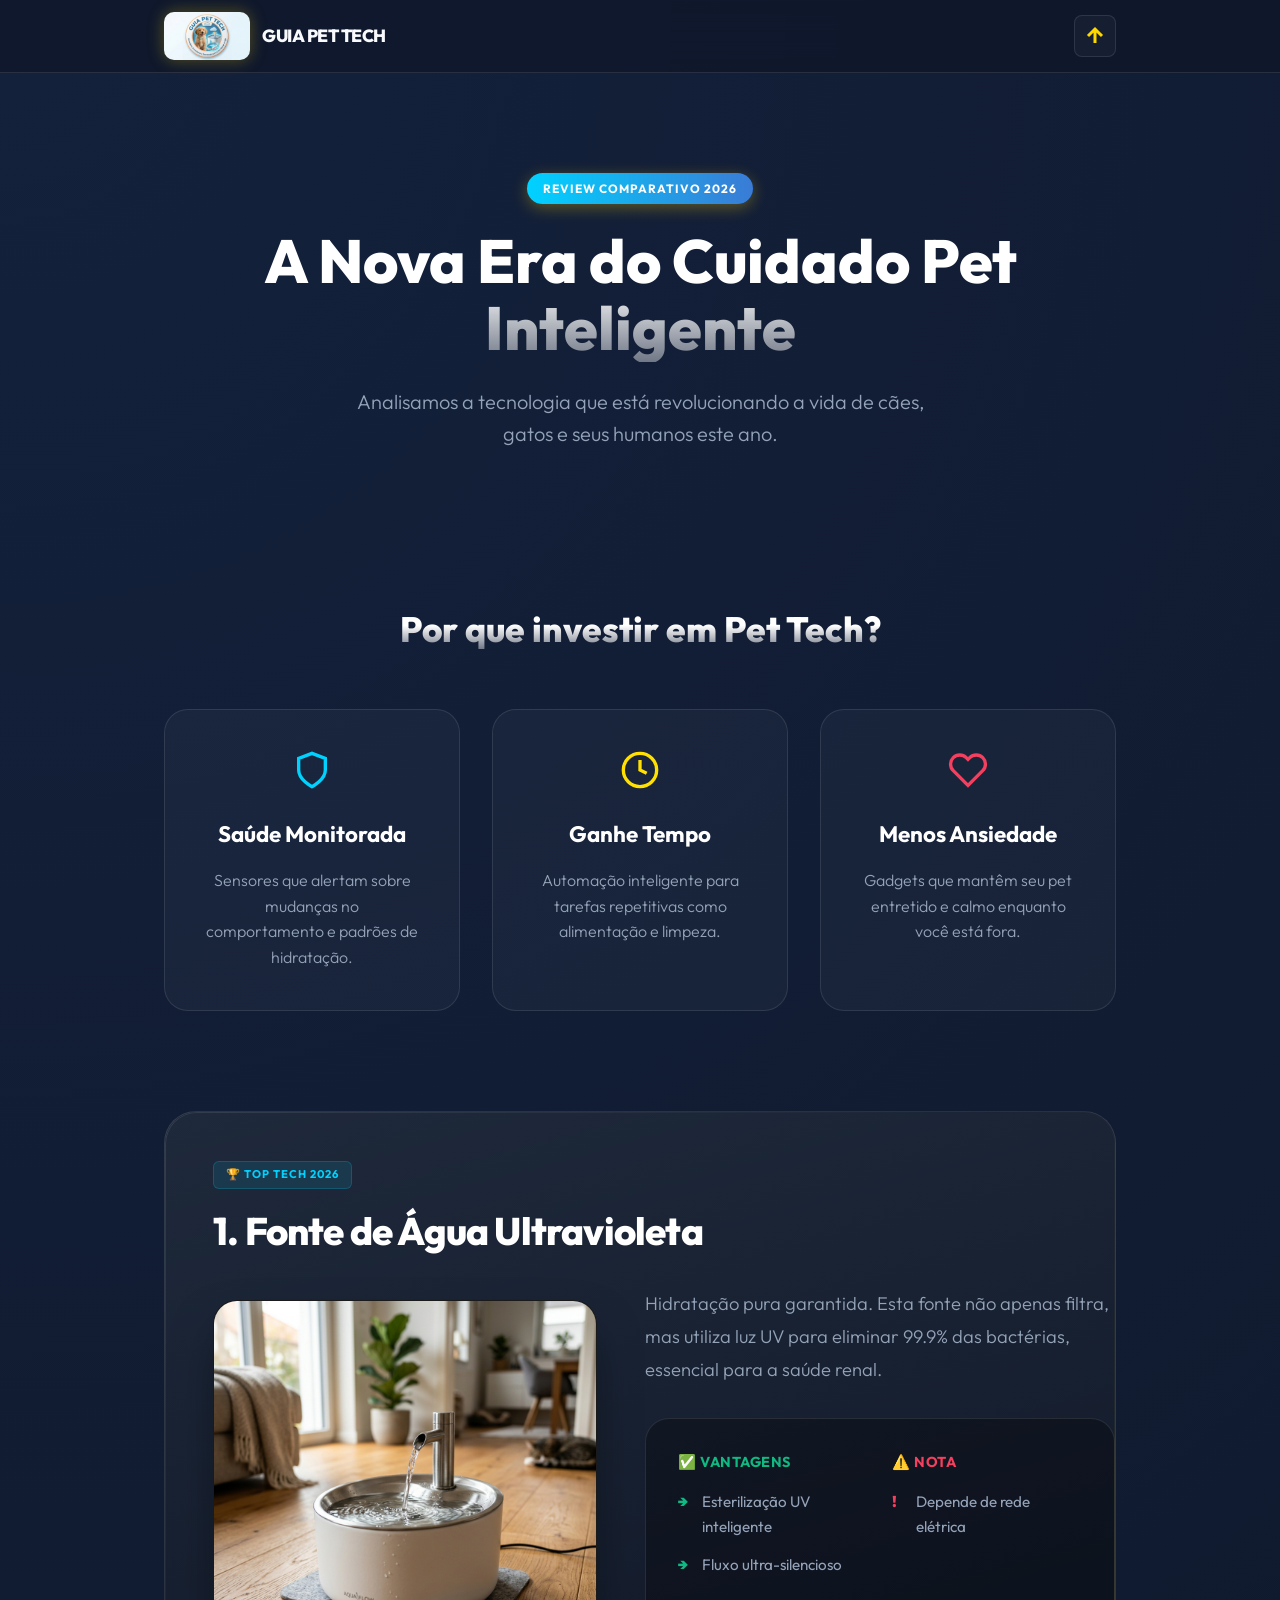
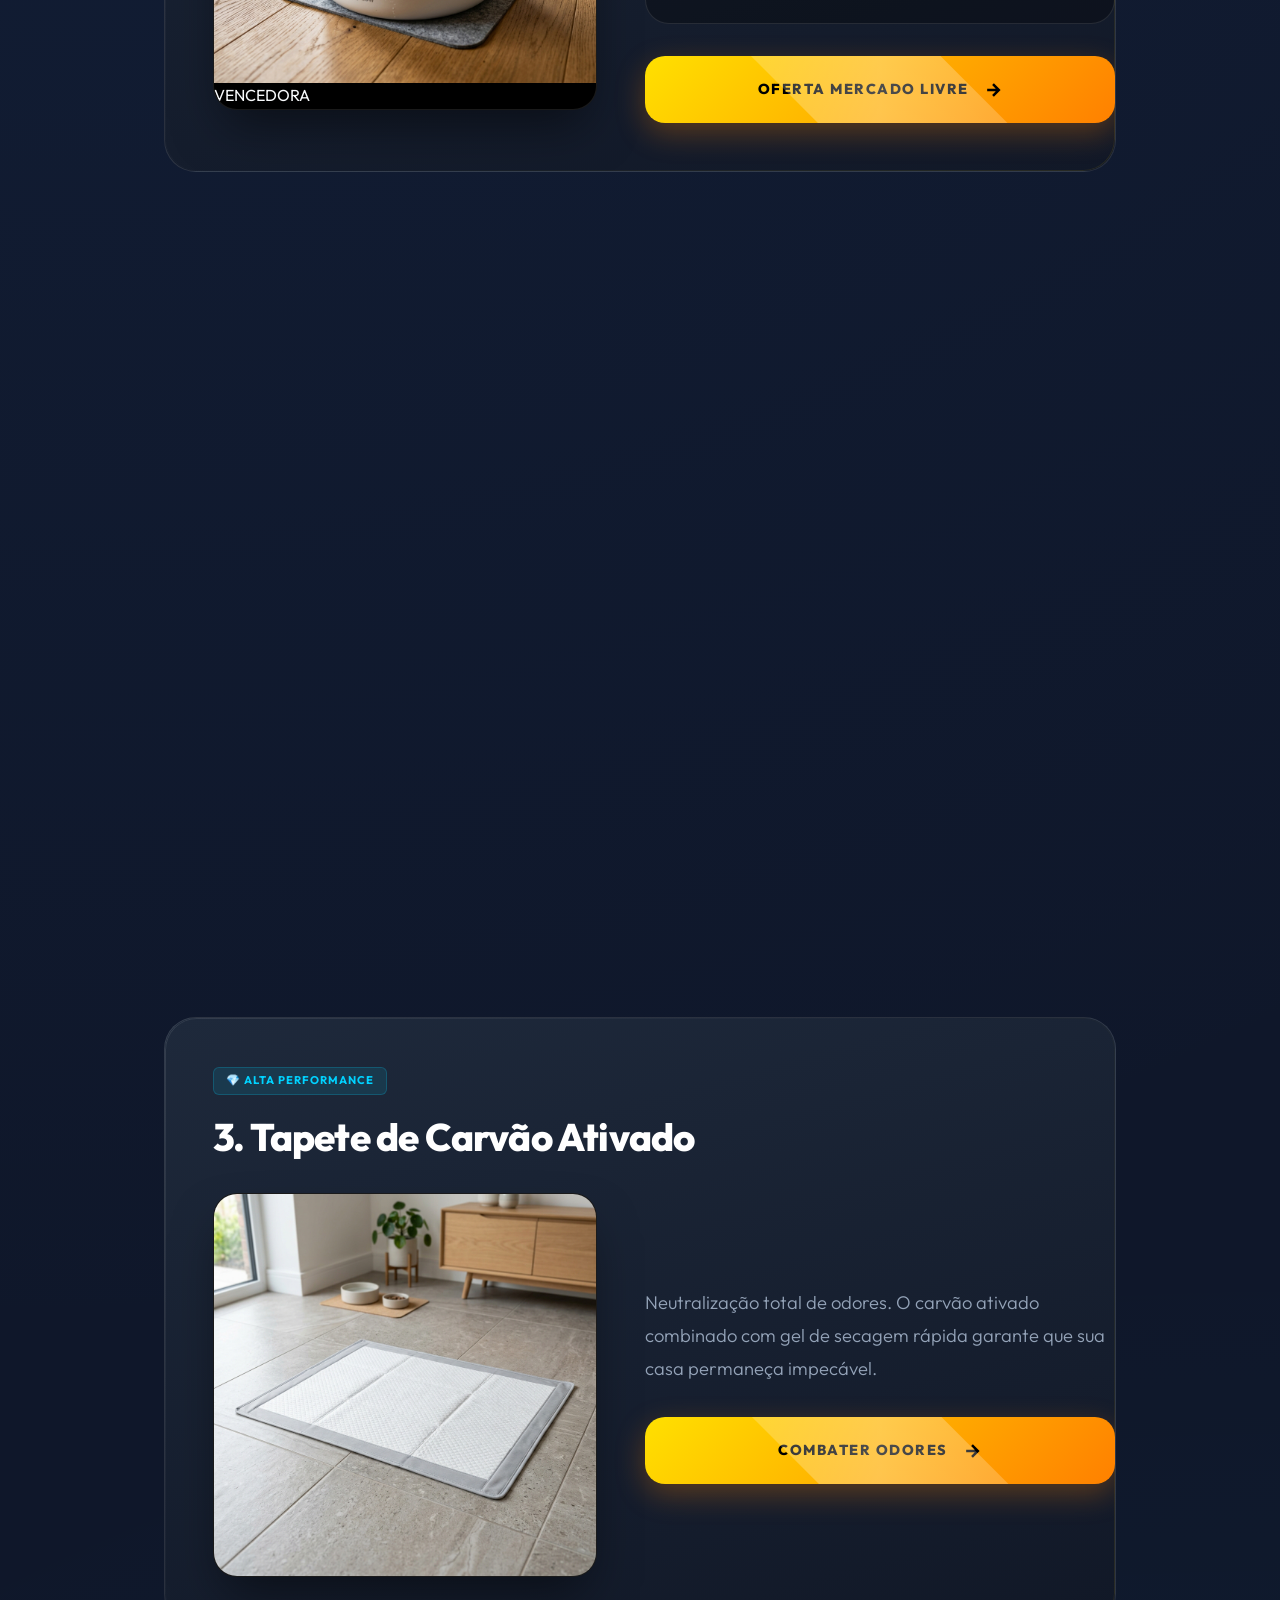
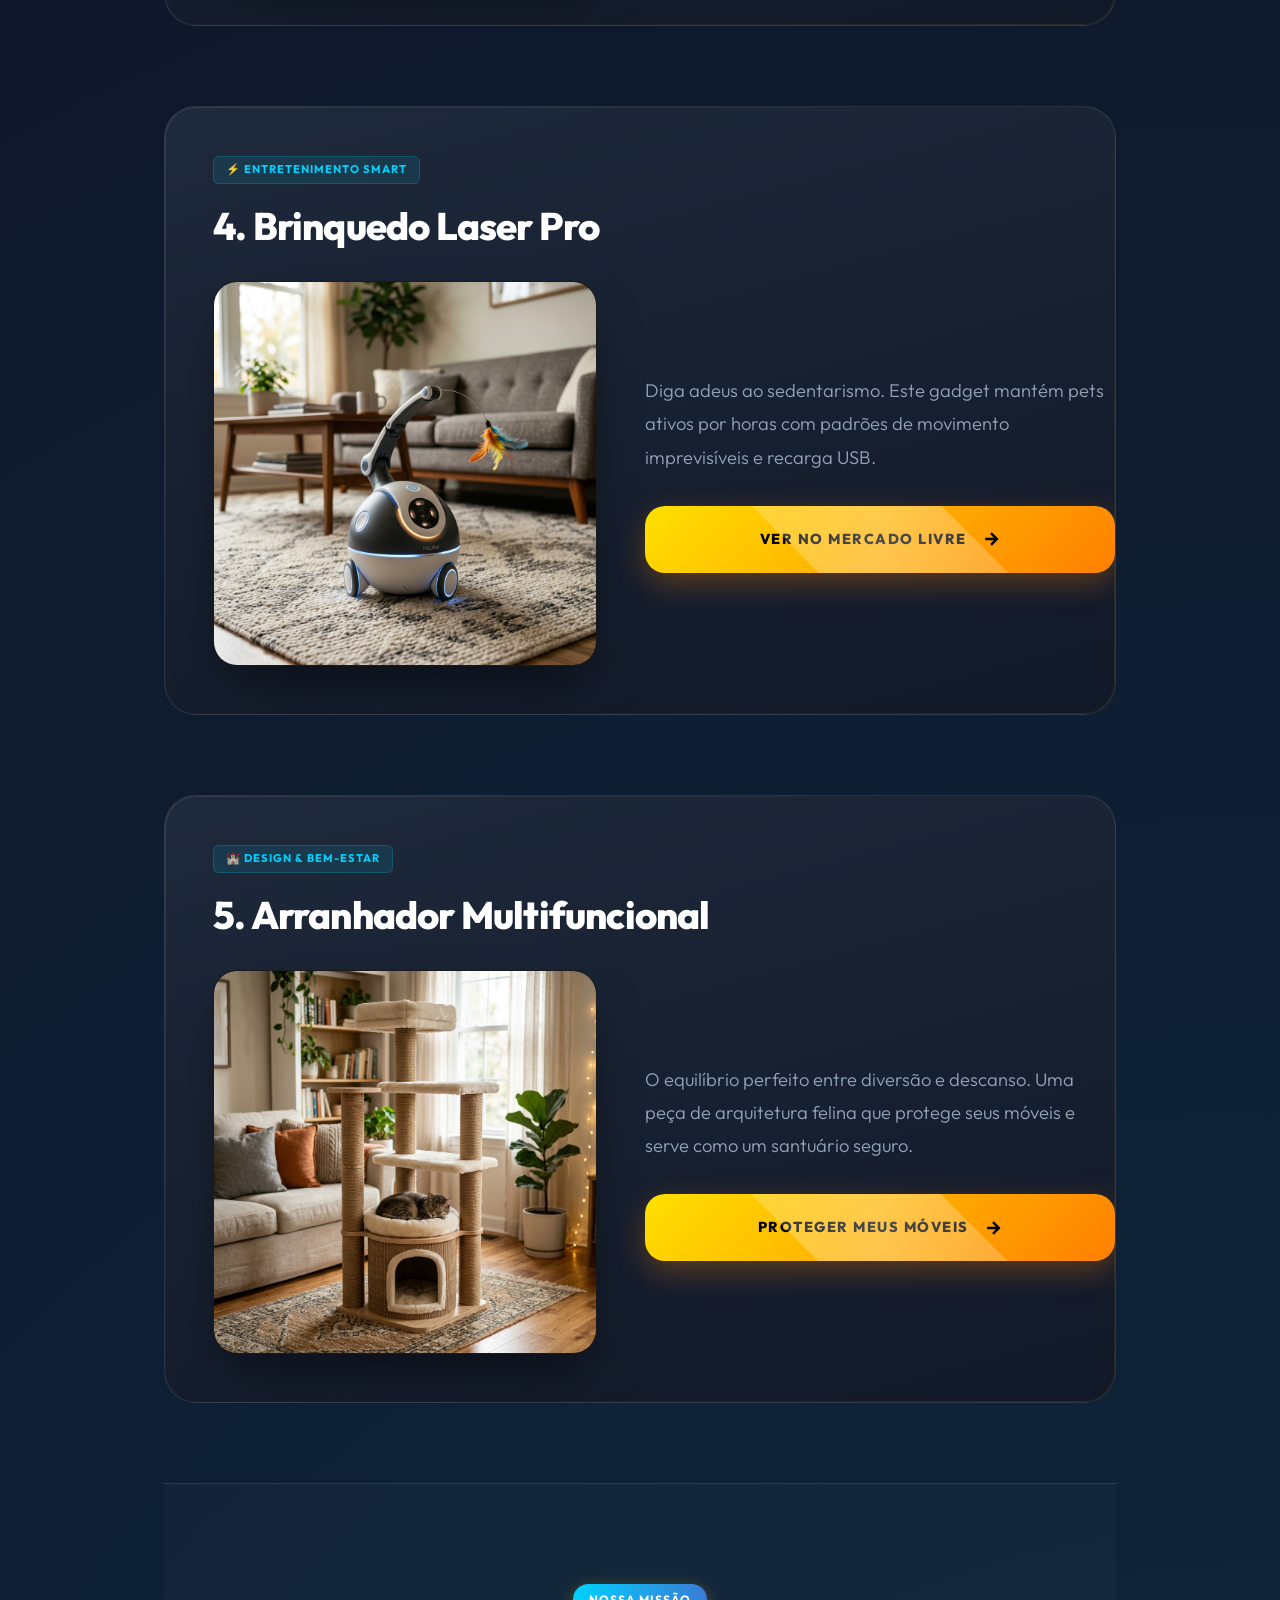
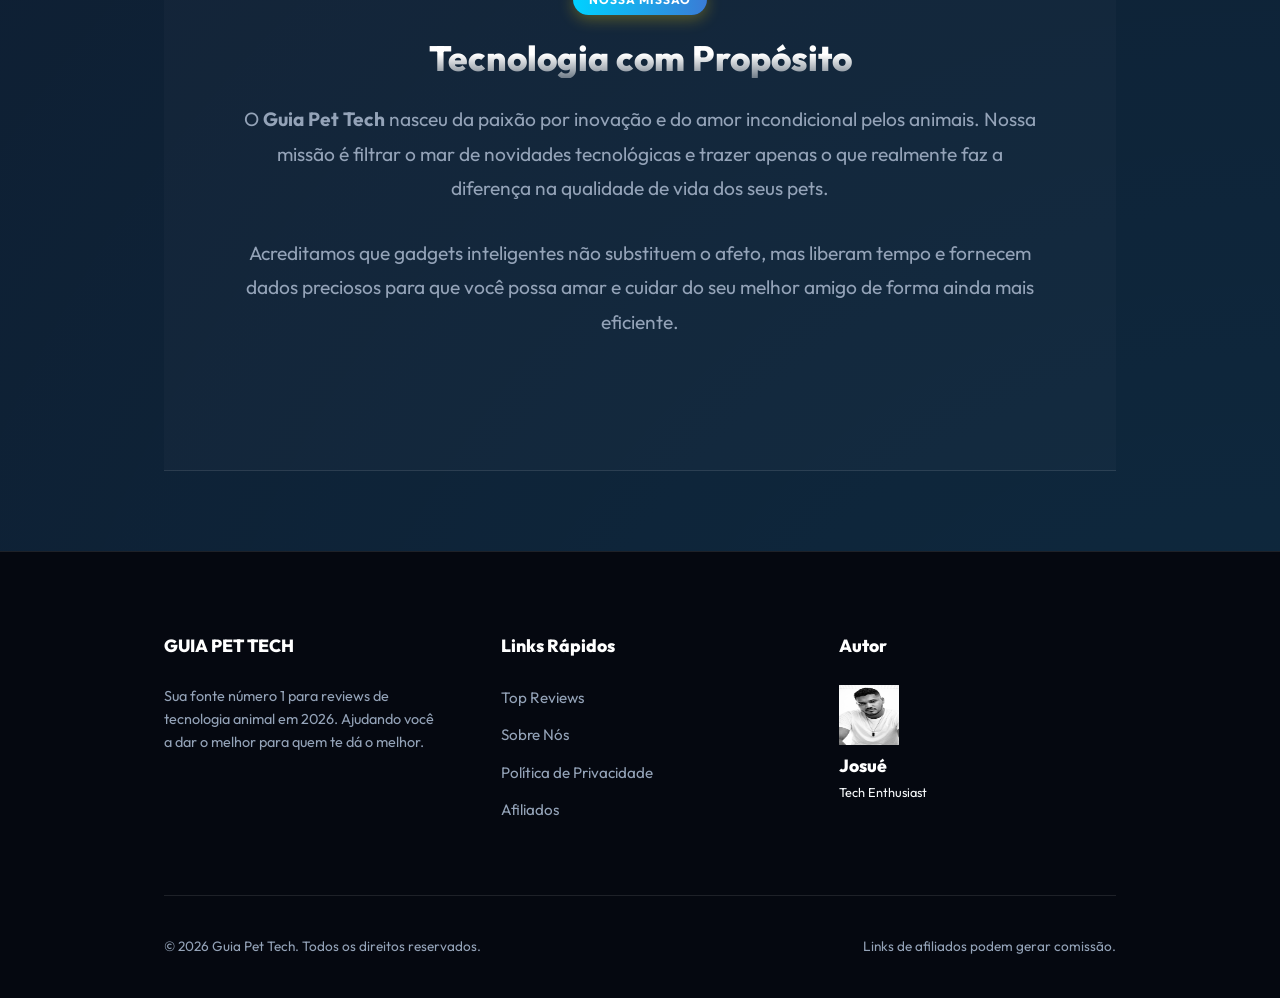
==== index.html @ 483b5124 "Redesign Premium: Modularização e Footer Funcional" ====
<!DOCTYPE html>
<html lang="pt-BR">
<head>
    <meta charset="UTF-8">
    <meta name="viewport" content="width=device-width, initial-scale=1.0">
    <title>Os 5 Melhores Acessórios Pet para 2026 | Guia Pet Tech</title>
    <meta name="description" content="Review Comparativo: Descubra os 5 melhores acessórios pet tech para facilitar sua vida em 2026 com prós e contras de cada opção.">
    
    <!-- Fonts -->
    <link rel="preconnect" href="https://fonts.googleapis.com">
    <link rel="preconnect" href="https://fonts.gstatic.com" crossorigin>
    <link href="https://fonts.googleapis.com/css2?family=Outfit:wght@400;700;800&family=Inter:wght@300;400;600&display=swap" rel="stylesheet">
    
    <!-- External Styles -->
    <link rel="stylesheet" href="assets/styles.css">
</head>
<body>
    <header class="main-nav">
        <div class="container nav-container">
            <div class="logo">
                <a href="#">
                    <img src="logo.png" alt="Guia Pet Tech Logo">
                    <span>GUIA PET TECH</span>
                </a>
            </div>
            <button class="back-to-top" id="header-top-btn" aria-label="Voltar ao topo">
                <svg viewBox="0 0 24 24" width="24" height="24" stroke="currentColor" stroke-width="3" fill="none"><path d="M12 19V5M5 12l7-7 7 7"></path></svg>
            </button>
        </div>
    </header>

    <main class="container">
        <section class="article-header reveal">
            <div class="badge-main">Review Comparativo 2026</div>
            <h1 class="main-title">A Nova Era do Cuidado Pet Inteligente</h1>
            <p class="subtitle">Analisamos a tecnologia que está revolucionando a vida de cães, gatos e seus humanos este ano.</p>
        </section>

        <!-- New Section: Why Pet Tech? -->
        <section class="why-pet-tech reveal">
            <h2 class="main-title" style="font-size: 2.2rem;">Por que investir em Pet Tech?</h2>
            <div class="why-grid">
                <div class="why-card">
                    <svg viewBox="0 0 24 24" width="40" height="40" stroke="#00d2ff" stroke-width="2" fill="none"><path d="M12 22s8-4 8-10V5l-8-3-8 3v7c0 6 8 10 8 10z"></path></svg>
                    <h4>Saúde Monitorada</h4>
                    <p>Sensores que alertam sobre mudanças no comportamento e padrões de hidratação.</p>
                </div>
                <div class="why-card">
                    <svg viewBox="0 0 24 24" width="40" height="40" stroke="#FFE000" stroke-width="2" fill="none"><circle cx="12" cy="12" r="10"></circle><path d="M12 6v6l4 2"></path></svg>
                    <h4>Ganhe Tempo</h4>
                    <p>Automação inteligente para tarefas repetitivas como alimentação e limpeza.</p>
                </div>
                <div class="why-card">
                    <svg viewBox="0 0 24 24" width="40" height="40" stroke="#f43f5e" stroke-width="2" fill="none"><path d="M20.84 4.61a5.5 5.5 0 0 0-7.78 0L12 5.67l-1.06-1.06a5.5 5.5 0 0 0-7.78 7.78l1.06 1.06L12 21.23l7.78-7.78 1.06-1.06a5.5 5.5 0 0 0 0-7.78z"></path></svg>
                    <h4>Menos Ansiedade</h4>
                    <p>Gadgets que mantêm seu pet entretido e calmo enquanto você está fora.</p>
                </div>
            </div>
        </section>

        <div class="article-body">
            
            <!-- ITEM 1 -->
            <section class="review-item reveal" id="item-1">
                <div class="item-header">
                    <div class="rank-badge">🏆 TOP TECH 2026</div>
                    <h3>1. Fonte de Água Ultravioleta</h3>
                </div>
                
                <div class="item-inner-content">
                    <div class="image-wrapper">
                        <img src="fonte.png" alt="Fonte de água automática inteligente" onerror="this.src='https://images.unsplash.com/photo-1543852786-1cf6624b9987?auto=format&fit=crop&w=500&q=60';">
                        <div class="winner-overlay">VENCEDORA</div>
                    </div>
                    <div class="details-wrapper">
                        <p>Hidratação pura garantida. Esta fonte não apenas filtra, mas utiliza luz UV para eliminar 99.9% das bactérias, essencial para a saúde renal.</p>
                        
                        <div class="pros-cons">
                            <div class="pros">
                                <h4>✅ VANTAGENS</h4>
                                <ul>
                                    <li>Esterilização UV inteligente</li>
                                    <li>Fluxo ultra-silencioso</li>
                                </ul>
                            </div>
                            <div class="cons">
                                <h4>⚠️ NOTA</h4>
                                <ul>
                                    <li>Depende de rede elétrica</li>
                                </ul>
                            </div>
                        </div>
                        
                        <a href="https://meli.la/1tvHFVs?utm_source=pinterest&utm_medium=blog&utm_campaign=melhores_acessorios_2026" class="cta-button" target="_blank">
                            <span>OFERTA MERCADO LIVRE</span>
                            <svg viewBox="0 0 24 24" width="20" height="20" stroke="currentColor" stroke-width="3" fill="none"><path d="M5 12h14M12 5l7 7-7 7"></path></svg>
                        </a>
                    </div>
                </div>
            </section>

            <!-- ITEM 2 -->
            <section class="review-item reveal" id="item-2">
                <div class="item-header">
                    <div class="rank-badge">🛋️ CONFORTO SUPREMO</div>
                    <h3>2. Cama Nuvem Ortopédica</h3>
                </div>
                
                <div class="item-inner-content">
                    <div class="image-wrapper">
                        <img src="cama.png" alt="Cama nuvem antiestresse conforto luxo" onerror="this.src='https://images.unsplash.com/photo-1541781774459-bb2af2f05b55?auto=format&fit=crop&w=500&q=80';">
                    </div>
                    <div class="details-wrapper">
                        <p>Alívio imediato da ansiedade. O design de "ninho" e a pelúcia ultra-macia proporcionam um sono profundo e reparador.</p>
                        
                        <div class="pros-cons">
                            <div class="pros">
                                <h4>✅ VANTAGENS</h4>
                                <ul>
                                    <li>Redução comprovada de estresse</li>
                                    <li>Suporte para articulações</li>
                                </ul>
                            </div>
                            <div class="cons">
                                <h4>⚠️ NOTA</h4>
                                <ul>
                                    <li>Ocupa espaço considerável</li>
                                </ul>
                            </div>
                        </div>
                        
                        <a href="https://meli.la/1JBNLej?utm_source=pinterest&utm_medium=blog&utm_campaign=melhores_acessorios_2026" class="cta-button" target="_blank">
                            <span>VER PREÇO EXCLUSIVO</span>
                            <svg viewBox="0 0 24 24" width="20" height="20" stroke="currentColor" stroke-width="3" fill="none"><path d="M5 12h14M12 5l7 7-7 7"></path></svg>
                        </a>
                    </div>
                </div>
            </section>

            <!-- ITEM 3 -->
            <section class="review-item reveal" id="item-3">
                <div class="item-header">
                    <div class="rank-badge">💎 ALTA PERFORMANCE</div>
                    <h3>3. Tapete de Carvão Ativado</h3>
                </div>
                <div class="item-inner-content">
                    <div class="image-wrapper">
                        <img src="tapete.png" alt="Tapete higiênico premium carvão" onerror="this.src='https://images.unsplash.com/photo-1583337130417-3346a1be7dee?auto=format&fit=crop&w=500&q=60';">
                    </div>
                    <div class="details-wrapper">
                        <p>Neutralização total de odores. O carvão ativado combinado com gel de secagem rápida garante que sua casa permaneça impecável.</p>
                        <a href="https://meli.la/1MqfQtL?utm_source=pinterest&utm_medium=blog&utm_campaign=melhores_acessorios_2026" class="cta-button" target="_blank">
                            <span>COMBATER ODORES</span>
                            <svg viewBox="0 0 24 24" width="20" height="20" stroke="currentColor" stroke-width="3" fill="none"><path d="M5 12h14M12 5l7 7-7 7"></path></svg>
                        </a>
                    </div>
                </div>
            </section>

            <!-- ITEM 4 -->
            <section class="review-item reveal" id="item-4">
                <div class="item-header">
                    <div class="rank-badge">⚡ ENTRETENIMENTO SMART</div>
                    <h3>4. Brinquedo Laser Pro</h3>
                </div>
                <div class="item-inner-content">
                    <div class="image-wrapper">
                        <img src="brinquedo.png" alt="Brinquedo interativo automático gatos" onerror="this.src='https://images.unsplash.com/photo-1615266895738-11f1371cd7e5?auto=format&fit=crop&w=500&q=60';">
                    </div>
                    <div class="details-wrapper">
                        <p>Diga adeus ao sedentarismo. Este gadget mantém pets ativos por horas com padrões de movimento imprevisíveis e recarga USB.</p>
                        <a href="https://meli.la/2GYQhkv?utm_source=pinterest&utm_medium=blog&utm_campaign=melhores_acessorios_2026" class="cta-button" target="_blank">
                            <span>VER NO MERCADO LIVRE</span>
                            <svg viewBox="0 0 24 24" width="20" height="20" stroke="currentColor" stroke-width="3" fill="none"><path d="M5 12h14M12 5l7 7-7 7"></path></svg>
                        </a>
                    </div>
                </div>
            </section>

            <!-- ITEM 5 -->
            <section class="review-item reveal" id="item-5">
                <div class="item-header">
                    <div class="rank-badge">🏰 DESIGN & BEM-ESTAR</div>
                    <h3>5. Arranhador Multifuncional</h3>
                </div>
                <div class="item-inner-content">
                    <div class="image-wrapper">
                        <img src="arranhador.png" alt="Arranhador premium luxo" onerror="this.src='https://images.unsplash.com/photo-1513360371669-4adf3dd7dff8?auto=format&fit=crop&w=500&q=60';">
                    </div>
                    <div class="details-wrapper">
                        <p>O equilíbrio perfeito entre diversão e descanso. Uma peça de arquitetura felina que protege seus móveis e serve como um santuário seguro.</p>
                        <a href="https://meli.la/23aYvwL?utm_source=pinterest&utm_medium=blog&utm_campaign=melhores_acessorios_2026" class="cta-button" target="_blank">
                            <span>PROTEGER MEUS MÓVEIS</span>
                            <svg viewBox="0 0 24 24" width="20" height="20" stroke="currentColor" stroke-width="3" fill="none"><path d="M5 12h14M12 5l7 7-7 7"></path></svg>
                        </a>
                    </div>
                </div>
            </section>

        </div>

        <!-- Seção Sobre Nós -->
        <section class="about-section reveal" id="sobre-nos">
            <div class="about-content">
                <div class="badge-main">Nossa Missão</div>
                <h2 class="main-title" style="font-size: 2.2rem;">Tecnologia com Propósito</h2>
                <p>O <strong>Guia Pet Tech</strong> nasceu da paixão por inovação e do amor incondicional pelos animais. Nossa missão é filtrar o mar de novidades tecnológicas e trazer apenas o que realmente faz a diferença na qualidade de vida dos seus pets.</p>
                <p>Acreditamos que gadgets inteligentes não substituem o afeto, mas liberam tempo e fornecem dados preciosos para que você possa amar e cuidar do seu melhor amigo de forma ainda mais eficiente.</p>
            </div>
        </section>
    </main>

    <footer class="reveal">
        <div class="container">
            <div class="footer-grid">
                <div class="footer-section">
                    <h4>GUIA PET TECH</h4>
                    <p style="color: var(--text-dim); font-size: 0.9rem;">Sua fonte número 1 para reviews de tecnologia animal em 2026. Ajudando você a dar o melhor para quem te dá o melhor.</p>
                </div>
                <div class="footer-section">
                    <h4>Links Rápidos</h4>
                    <ul class="footer-links">
                        <li><a href="#item-1">Top Reviews</a></li>
                        <li><a href="#sobre-nos">Sobre Nós</a></li>
                        <li><a href="#privacy-modal">Política de Privacidade</a></li>
                        <li><a href="#affiliate-modal">Afiliados</a></li>
                    </ul>
                </div>
                <div class="footer-section">
                    <h4>Autor</h4>
                    <div class="author-box" style="flex-direction: row; gap: 15px; align-items: center; justify-content: flex-start; text-align: left;">
                        <img src="foto-josue.jpg" alt="Josué" style="width: 60px; height: 60px;">
                        <div class="author-info" style="text-align: left;">
                            <h4 style="margin-bottom: 2px; font-size: 1.1rem;">Josué</h4>
                            <p style="font-size: 0.8rem;">Tech Enthusiast</p>
                        </div>
                    </div>
                </div>
            </div>
            <div class="footer-bottom">
                <p>&copy; 2026 Guia Pet Tech. Todos os direitos reservados.</p>
                <p>Links de afiliados podem gerar comissão.</p>
            </div>
        </div>
    </footer>

    <button class="floating-back-to-top" id="floating-top-btn" aria-label="Voltar ao topo">
        <svg viewBox="0 0 24 24" width="24" height="24" stroke="currentColor" stroke-width="3" fill="none"><path d="M12 19V5M5 12l7-7 7 7"></path></svg>
    </button>

    <!-- External Script -->
    <script src="assets/scripts.js"></script>

    <!-- Modais -->
    <div class="modal-overlay" id="privacy-modal">
        <div class="modal-container">
            <button class="modal-close" aria-label="Fechar">&times;</button>
            <div class="modal-content">
                <h2>Política de Privacidade</h2>
                <p>Sua privacidade é importante para nós. Esta política descreve como o <strong>Guia Pet Tech</strong> lida com informações:</p>
                <ul>
                    <li><strong>Cookies:</strong> Utilizamos cookies básicos para melhorar sua experiência de navegação e entender como você interage com nossos reviews.</li>
                    <li><strong>Dados Pessoais:</strong> Não coletamos nomes ou e-mails a menos que você se inscreva voluntariamente em futuras newsletters.</li>
                    <li><strong>Segurança:</strong> Aplicamos as melhores práticas de criptografia para garantir que sua jornada em nosso site seja 100% segura.</li>
                </ul>
                <p>Ao continuar navegando, você concorda com nossos termos de uso simplificados.</p>
            </div>
        </div>
    </div>

    <div class="modal-overlay" id="affiliate-modal">
        <div class="modal-container">
            <button class="modal-close" aria-label="Fechar">&times;</button>
            <div class="modal-content">
                <h2>Transparência de Afiliados</h2>
                <p>Nossa prioridade é a honestidade editorial. Para manter o Guia Pet Tech funcionando gratuitamente, participamos de programas de afiliados:</p>
                <ul>
                    <li><strong>Como funciona:</strong> Quando você clica nos links do Mercado Livre e realiza uma compra, podemos receber uma pequena comissão.</li>
                    <li><strong>Custo para você:</strong> O preço do produto é exatamente o mesmo. Você não paga nada a mais por isso.</li>
                    <li><strong>Independência:</strong> Nossas recomendações são baseadas em análise técnica e feedback da comunidade, não em parcerias comerciais.</li>
                </ul>
                <p>Obrigado por apoiar nosso trabalho de pesquisa!</p>
            </div>
        </div>
    </div>
</body>
</html>
---- assets/styles.css ----
:root {
    --primary: #FFD700;
    --primary-dark: #FF8000;
    --accent: #ff4757;
    --navy: #0f172a;
    --slate: #1e293b;
    --text-main: #f8fafc;
    --text-dim: #94a3b8;
    --glass: rgba(255, 255, 255, 0.03);
    --glass-border: rgba(255, 255, 255, 0.1);
    --transition: all 0.4s cubic-bezier(0.4, 0, 0.2, 1);
    --shadow-sm: 0 4px 6px -1px rgba(0, 0, 0, 0.1);
    --shadow-lg: 0 20px 25px -5px rgba(0, 0, 0, 0.2);
}

/* Tipografia Outfit */
:root {
    scroll-padding-top: 100px; /* Correção Mobile */
}

* {
    margin: 0;
    padding: 0;
    box-sizing: border-box;
}

body {
    font-family: 'Outfit', sans-serif;
    line-height: 1.6;
    color: var(--text-main);
    background-color: var(--navy);
    overflow-x: hidden;
    background-image: radial-gradient(circle at 0% 0%, rgba(58, 123, 213, 0.1) 0%, transparent 50%),
                      radial-gradient(circle at 100% 100%, rgba(0, 210, 255, 0.1) 0%, transparent 50%);
}

.container {
    max-width: 1000px;
    margin: 0 auto;
    padding: 0 24px;
}

/* Nav Header */
.main-nav {
    position: sticky;
    top: 0;
    background: rgba(15, 23, 42, 0.8);
    backdrop-filter: blur(20px);
    -webkit-backdrop-filter: blur(20px);
    z-index: 5000;
    border-bottom: 1px solid var(--glass-border);
    padding: 12px 0;
}

.nav-container {
    display: flex;
    justify-content: space-between;
    align-items: center;
}

.logo a {
    display: flex;
    align-items: center;
    text-decoration: none;
    color: var(--text-main);
    font-weight: 800;
    font-size: 1.1rem;
    gap: 12px;
    letter-spacing: -0.5px;
}

.logo img {
    height: 48px;
    border-radius: 10px;
    object-fit: contain;
    filter: drop-shadow(0 0 8px rgba(255, 215, 0, 0.3));
}

/* Back to Top */
.back-to-top {
    cursor: pointer;
    transition: var(--transition);
    background: var(--glass);
    border: 1px solid var(--glass-border);
    border-radius: 8px;
    padding: 8px;
    color: var(--primary);
    display: flex;
    align-items: center;
    justify-content: center;
}

.back-to-top:hover {
    background: rgba(255, 255, 255, 0.1);
    transform: translateY(-2px);
}

.floating-back-to-top {
    position: fixed;
    bottom: 32px;
    right: 32px;
    width: 56px;
    height: 56px;
    background: linear-gradient(135deg, var(--primary) 0%, var(--primary-dark) 100%);
    color: white;
    border-radius: 16px;
    display: flex;
    align-items: center;
    justify-content: center;
    box-shadow: 0 10px 25px rgba(255, 128, 0, 0.4);
    z-index: 4000;
    opacity: 0;
    visibility: hidden;
    transition: var(--transition);
    cursor: pointer;
    border: none;
}

.floating-back-to-top.show {
    opacity: 1;
    visibility: visible;
}

/* Hero / Article Header */
.article-header {
    padding: 100px 0 60px;
    text-align: center;
    max-width: 800px;
    margin: 0 auto;
}

.badge-main {
    display: inline-block;
    background: linear-gradient(90deg, #00d2ff 0%, #3a7bd5 100%);
    color: white;
    font-weight: 700;
    font-size: 0.75rem;
    padding: 6px 16px;
    border-radius: 100px;
    margin-bottom: 24px;
    text-transform: uppercase;
    letter-spacing: 1px;
    box-shadow: 0 4px 15px rgba(255, 215, 0, 0.3);
}

.main-title {
    font-size: clamp(2.2rem, 6vw, 3.8rem);
    font-weight: 800;
    line-height: 1.1;
    margin-bottom: 24px;
    color: #fff;
    background: linear-gradient(to bottom, #fff 40%, rgba(255,255,255,0.4) 100%);
    -webkit-background-clip: text;
    -webkit-text-fill-color: transparent;
}

.subtitle {
    font-size: 1.25rem;
    color: var(--text-dim);
    max-width: 600px;
    margin: 0 auto;
    font-weight: 300;
}

/* Product Cards - "Tech" Aesthetic Redesign */
.review-item {
    background: linear-gradient(165deg, var(--slate) 0%, #111827 100%);
    border-radius: 32px;
    border: 1px solid var(--glass-border);
    padding: 0;
    margin-bottom: 80px;
    overflow: hidden;
    transition: var(--transition);
    scroll-margin-top: 120px;
    position: relative;
}

.review-item::before {
    content: '';
    position: absolute;
    inset: 0;
    border-radius: 32px;
    padding: 1px;
    background: linear-gradient(135deg, rgba(255,255,255,0.1), transparent 50%, rgba(255,215,0,0.1));
    -webkit-mask: linear-gradient(#fff 0 0) content-box, linear-gradient(#fff 0 0);
    mask: linear-gradient(#fff 0 0) content-box, linear-gradient(#fff 0 0);
    -webkit-mask-composite: xor;
    mask-composite: exclude;
    pointer-events: none;
}

.review-item:hover {
    border-color: rgba(255, 215, 0, 0.3);
    transform: translateY(-10px) scale(1.01);
    box-shadow: 0 40px 80px -20px rgba(0, 0, 0, 0.7);
}

.item-header {
    padding: 48px 48px 0;
    margin-bottom: 24px;
}

.rank-badge {
    display: inline-block;
    background: rgba(0, 210, 255, 0.1);
    color: #00d2ff;
    font-weight: 700;
    font-size: 0.7rem;
    padding: 4px 12px;
    border-radius: 6px;
    border: 1px solid rgba(0, 210, 255, 0.2);
    margin-bottom: 12px;
    text-transform: uppercase;
    letter-spacing: 1px;
}

.review-item h3 {
    font-size: 2.4rem;
    font-weight: 800;
    color: #fff;
    letter-spacing: -0.8px;
}

.item-inner-content {
    display: grid;
    grid-template-columns: 45% 55%;
    gap: 48px;
    padding: 0 48px 48px;
    align-items: center;
}

.image-wrapper {
    border-radius: 24px;
    overflow: hidden;
    background: #000;
    position: relative;
    box-shadow: 0 25px 50px -12px rgba(0, 0, 0, 0.5);
    border: 1px solid var(--glass-border);
}

.image-wrapper img {
    width: 100%;
    height: 100%;
    aspect-ratio: 1/1;
    object-fit: cover;
    display: block;
    transition: transform 0.6s cubic-bezier(0.4, 0, 0.2, 1);
}

.review-item:hover .image-wrapper img {
    transform: scale(1.08);
}

.details-wrapper p {
    font-size: 1.15rem;
    color: var(--text-dim);
    margin-bottom: 32px;
    font-weight: 300;
    line-height: 1.8;
}

/* Pros/Cons Box */
.pros-cons {
    display: grid;
    grid-template-columns: 1fr 1fr;
    gap: 24px;
    background: rgba(0, 0, 0, 0.3);
    padding: 32px;
    border-radius: 24px;
    margin-bottom: 32px;
    border: 1px solid var(--glass-border);
}

.pros h4 { color: #10b981; margin-bottom: 16px; font-size: 0.9rem; font-weight: 700; letter-spacing: 0.5px; }
.cons h4 { color: #f43f5e; margin-bottom: 16px; font-size: 0.9rem; font-weight: 700; letter-spacing: 0.5px; }

.pros-cons ul { list-style: none; font-size: 0.95rem; color: var(--text-dim); }
.pros-cons li { position: relative; padding-left: 24px; margin-bottom: 14px; }

.pros li::before { content: "→"; position: absolute; left: 0; color: #10b981; font-weight: 900; }
.cons li::before { content: "!"; position: absolute; left: 0; color: #f43f5e; font-weight: 900; }

/* Conversion CTA - Prioritizado */
.cta-button {
    display: flex;
    align-items: center;
    justify-content: center;
    gap: 14px;
    background: linear-gradient(135deg, #FFE000 0%, #FF8000 100%);
    color: #000;
    text-decoration: none;
    font-weight: 800;
    padding: 22px 32px;
    border-radius: 20px;
    transition: var(--transition);
    text-transform: uppercase;
    letter-spacing: 1.5px;
    font-size: 0.9rem;
    box-shadow: 0 10px 30px rgba(255, 128, 0, 0.3);
    position: relative;
    overflow: hidden;
}

.cta-button::after {
    content: '';
    position: absolute;
    top: -50%;
    left: -50%;
    width: 200%;
    height: 200%;
    background: linear-gradient(45deg, transparent, rgba(255,255,255,0.3), transparent);
    transform: rotate(45deg);
    transition: 0.6s;
}

.cta-button:hover::after {
    left: 120%;
}

.cta-button:hover {
    transform: translateY(-3px);
    box-shadow: 0 20px 40px rgba(255, 128, 0, 0.5);
}

/* New Section: Why Pet Tech? */
.why-pet-tech {
    padding: 100px 0;
    text-align: center;
}

.why-grid {
    display: grid;
    grid-template-columns: repeat(auto-fit, minmax(280px, 1fr));
    gap: 32px;
    margin-top: 60px;
}

.why-card {
    background: var(--glass);
    border: 1px solid var(--glass-border);
    padding: 40px;
    border-radius: 24px;
    transition: var(--transition);
}

.why-card:hover {
    background: rgba(255,255,255,0.05);
    border-color: var(--primary);
}

.why-card h4 {
    font-size: 1.4rem;
    margin: 20px 0 15px;
    color: #fff;
}

.why-card p {
    color: var(--text-dim);
    font-weight: 300;
}

/* New Section: About Us */
.about-section {
    padding: 100px 0;
    background: rgba(255, 255, 255, 0.02);
    border-top: 1px solid var(--glass-border);
    border-bottom: 1px solid var(--glass-border);
    margin: 80px 0;
}

.about-content {
    max-width: 800px;
    margin: 0 auto;
    text-align: center;
}

.about-content p {
    font-size: 1.2rem;
    color: var(--text-dim);
    line-height: 1.8;
    margin-bottom: 30px;
}

/* Modal System */
.modal-overlay {
    position: fixed;
    top: 0;
    left: 0;
    width: 100%;
    height: 100%;
    background: rgba(15, 23, 42, 0.9);
    backdrop-filter: blur(15px);
    z-index: 10000;
    display: flex;
    align-items: center;
    justify-content: center;
    opacity: 0;
    visibility: hidden;
    transition: var(--transition);
}

.modal-overlay.active {
    opacity: 1;
    visibility: visible;
}

.modal-container {
    background: var(--slate);
    border: 1px solid var(--glass-border);
    width: 90%;
    max-width: 600px;
    padding: 48px;
    border-radius: 32px;
    position: relative;
    transform: scale(0.9);
    transition: var(--transition);
    max-height: 85vh;
    overflow-y: auto;
}

.modal-overlay.active .modal-container {
    transform: scale(1);
}

.modal-close {
    position: absolute;
    top: 24px;
    right: 24px;
    background: var(--glass);
    border: 1px solid var(--glass-border);
    color: #fff;
    width: 40px;
    height: 40px;
    border-radius: 50%;
    display: flex;
    align-items: center;
    justify-content: center;
    cursor: pointer;
    transition: var(--transition);
}

.modal-close:hover {
    background: var(--accent);
    transform: rotate(90deg);
}

.modal-content h2 {
    font-size: 2rem;
    margin-bottom: 24px;
    color: var(--primary);
}

.modal-content p {
    color: var(--text-main);
    font-size: 1rem;
    line-height: 1.7;
    margin-bottom: 20px;
}

.modal-content ul {
    margin-left: 20px;
    margin-bottom: 20px;
}

.modal-content li {
    margin-bottom: 10px;
    color: var(--text-dim);
}

/* Reveal Animation */
.reveal {
    opacity: 0;
    transform: translateY(40px);
    transition: all 1s cubic-bezier(0.22, 1, 0.36, 1);
}

.reveal.active {
    opacity: 1;
    transform: translateY(0);
}

/* Mobile Adjustments */
@media (max-width: 768px) {
    .article-header { padding: 80px 0 50px; }
    .main-title { font-size: 2.4rem; }
    .item-inner-content {
        grid-template-columns: 1fr;
        padding: 0 24px 32px;
        gap: 32px;
    }
    .image-wrapper {
        margin: 0 -24px 0;
        border-radius: 0;
    }
    .item-header { padding: 40px 24px 16px; }
    .review-item h3 { font-size: 1.9rem; }
    .pros-cons { grid-template-columns: 1fr; padding: 24px; }
    .floating-back-to-top { bottom: 24px; right: 24px; }
}

/* Professional Footer */
footer {
    background: #050810;
    padding: 80px 0 40px;
    border-top: 1px solid var(--glass-border);
}

.footer-grid {
    display: grid;
    grid-template-columns: repeat(auto-fit, minmax(200px, 1fr));
    gap: 60px;
    margin-bottom: 60px;
}

.footer-section h4 {
    color: #fff;
    margin-bottom: 25px;
    font-weight: 800;
    font-size: 1.1rem;
}

.footer-links {
    list-style: none;
}

.footer-links li {
    margin-bottom: 12px;
}

.footer-links a {
    color: var(--text-dim);
    text-decoration: none;
    transition: var(--transition);
    font-size: 0.95rem;
}

.footer-links a:hover {
    color: var(--primary);
}

.footer-bottom {
    padding-top: 40px;
    border-top: 1px solid var(--glass-border);
    display: flex;
    justify-content: space-between;
    align-items: center;
    flex-wrap: wrap;
    gap: 20px;
}

.footer-bottom p {
    color: var(--text-dim);
    font-size: 0.85rem;
}
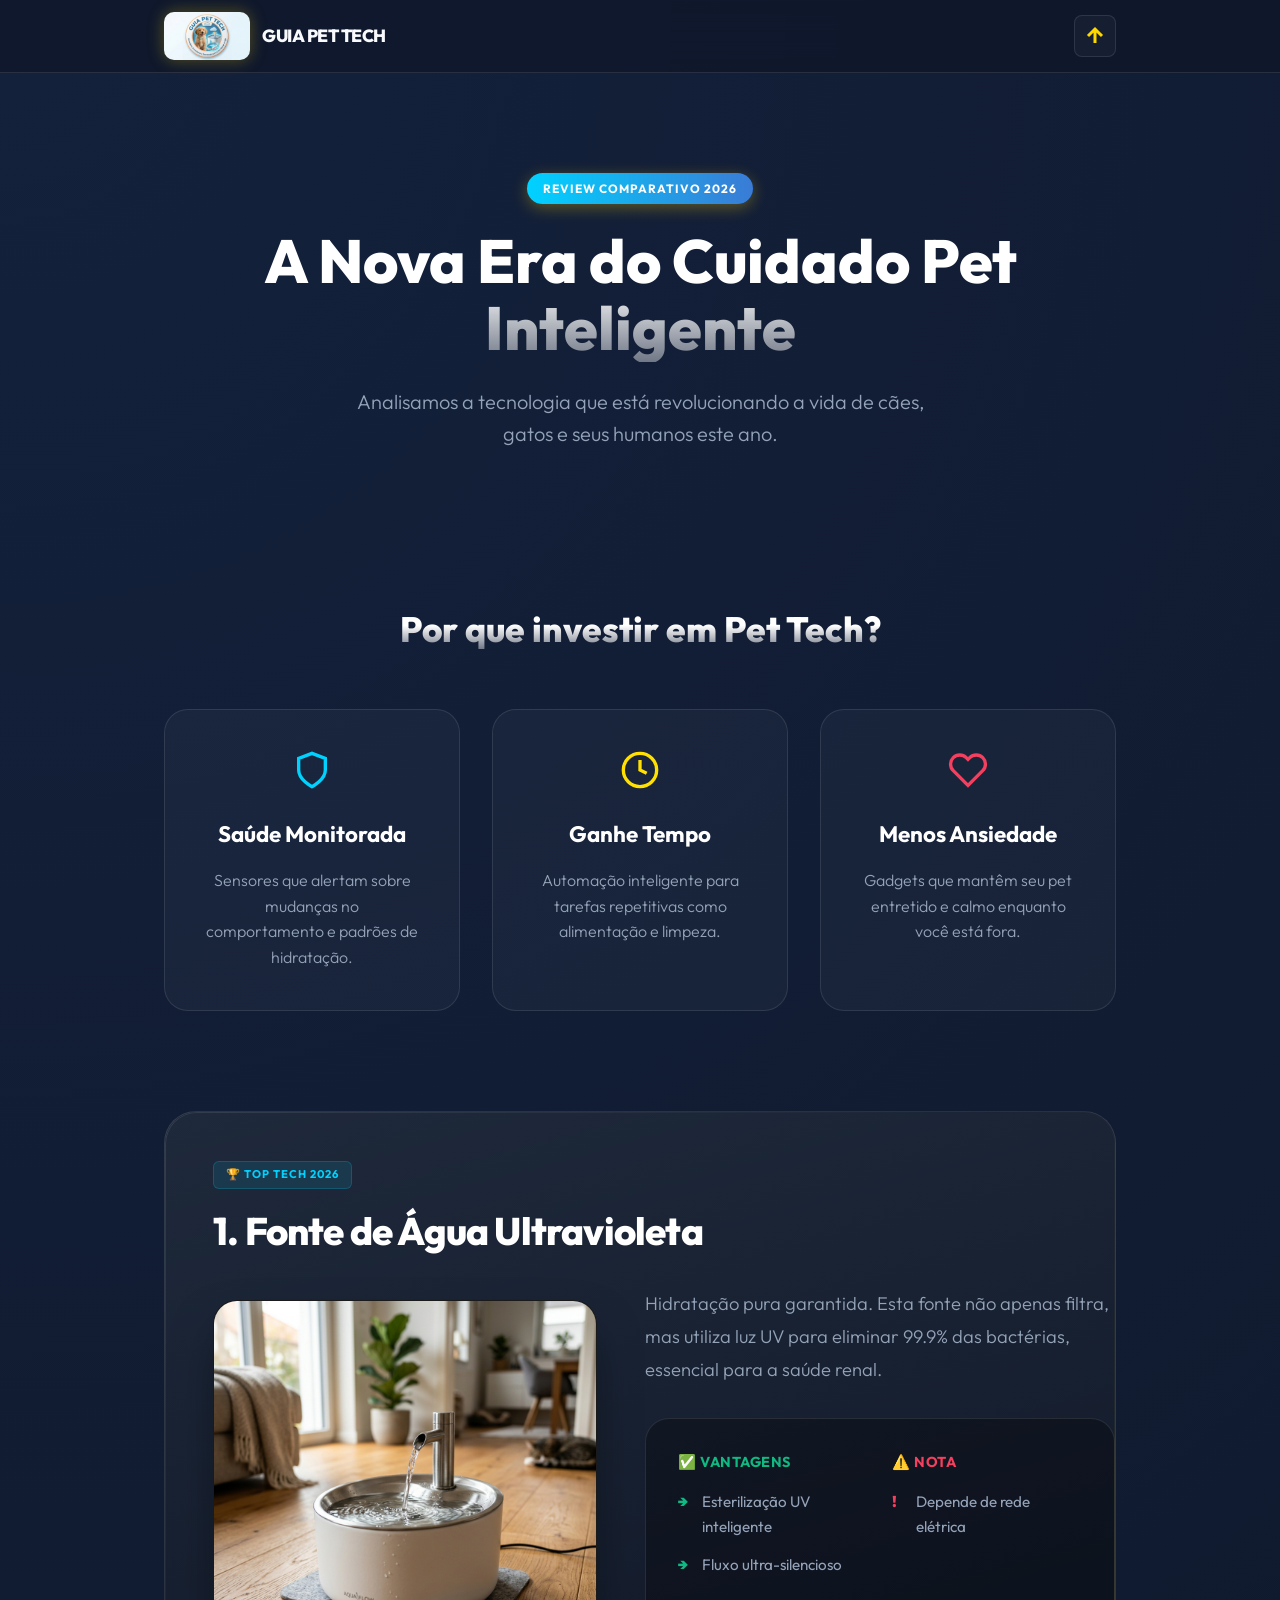
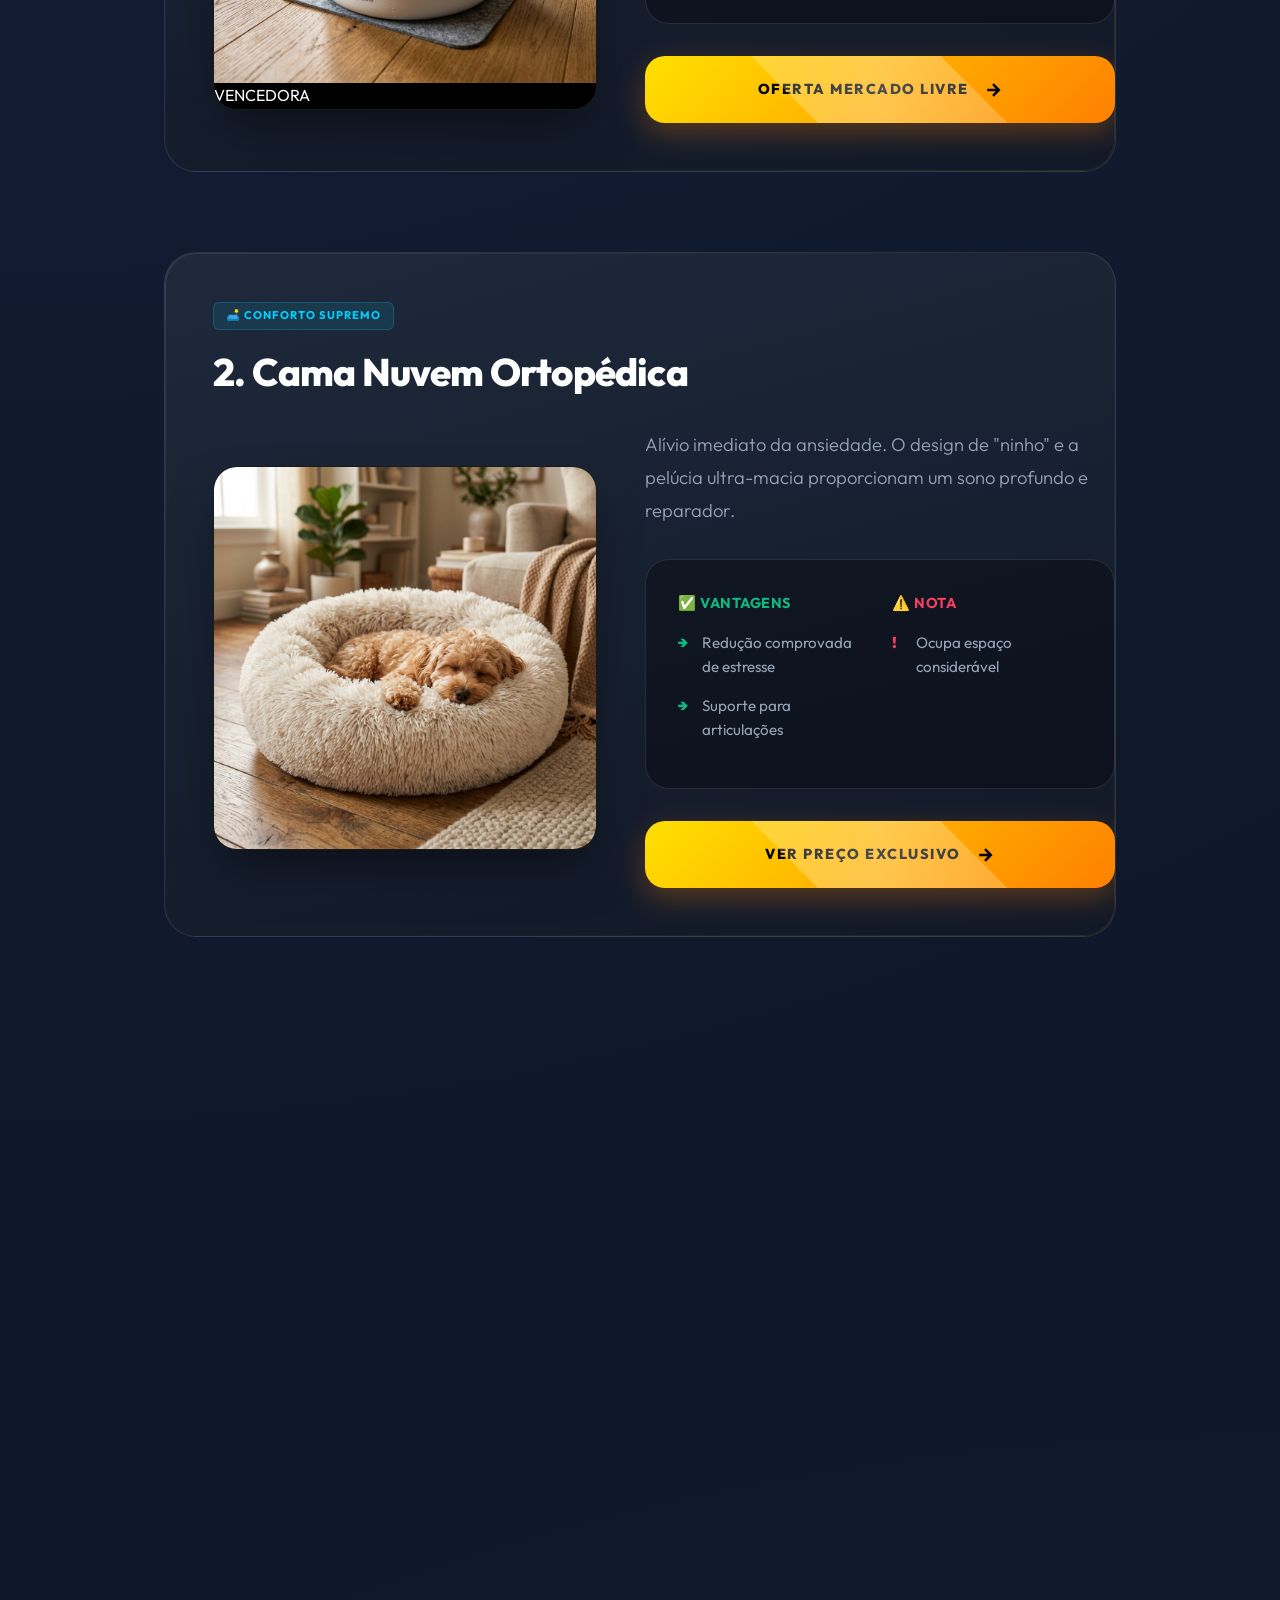
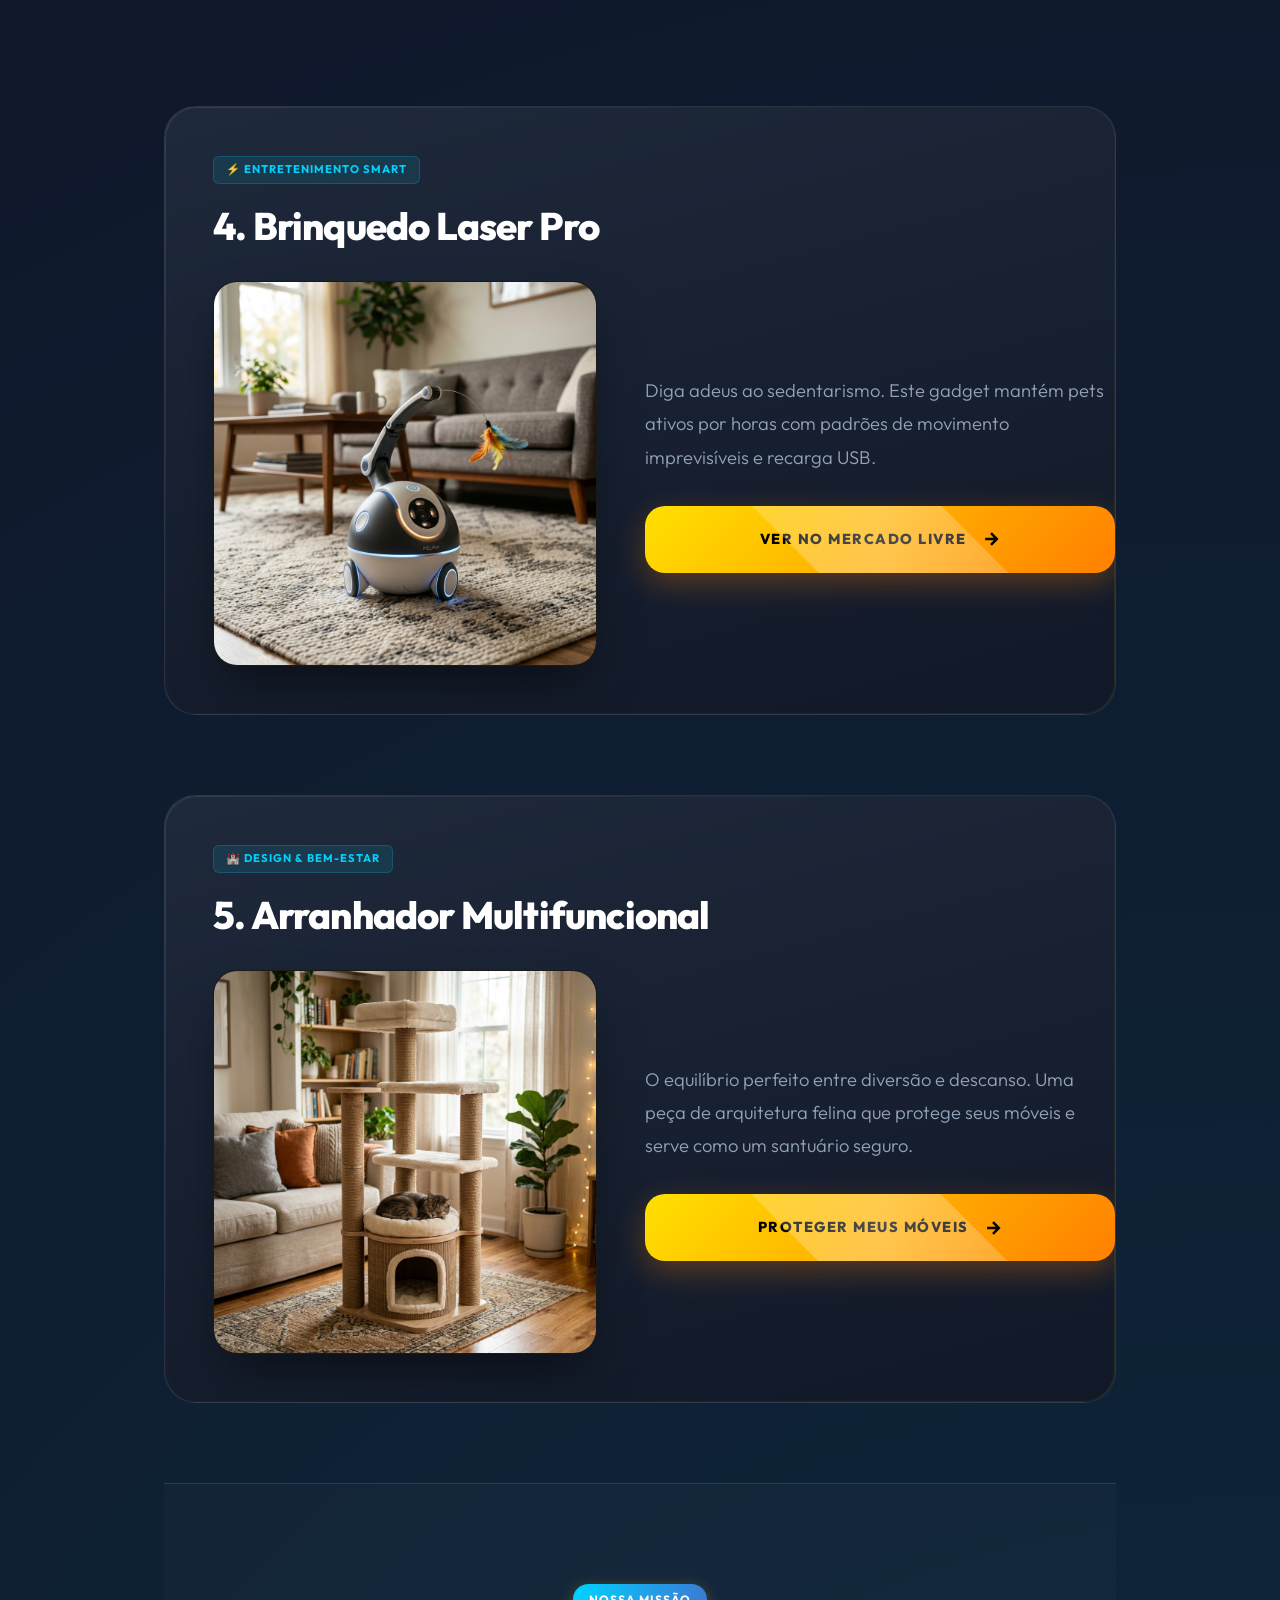
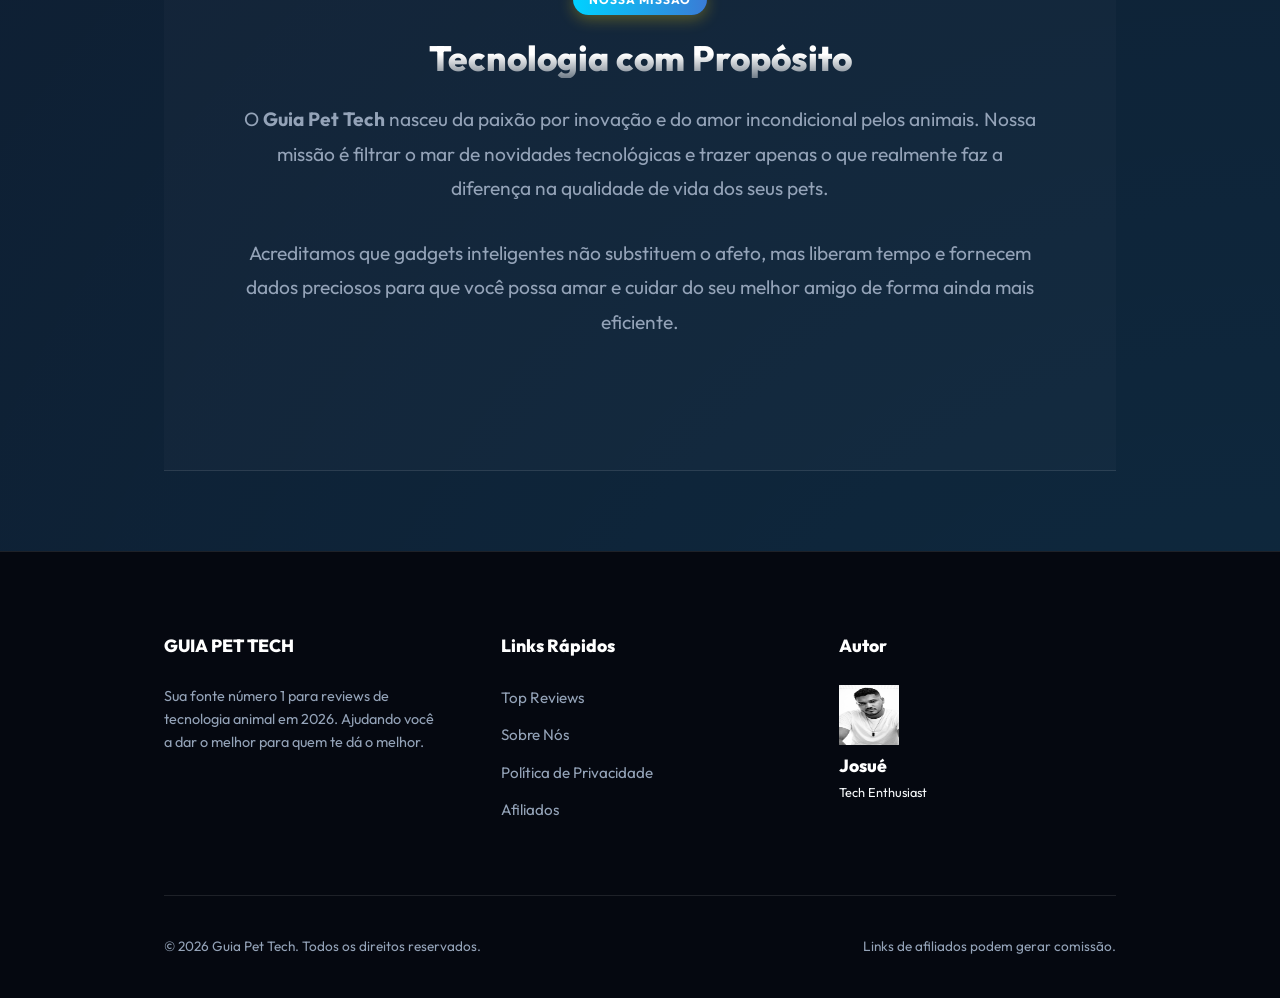
==== commit 33744ba7: "Fix: Add Open Graph metadata, favicon and normalize asset paths for production" ====
--- a/index.html
+++ b/index.html
@@ -11,15 +11,32 @@
     <link rel="preconnect" href="https://fonts.gstatic.com" crossorigin>
     <link href="https://fonts.googleapis.com/css2?family=Outfit:wght@400;700;800&family=Inter:wght@300;400;600&display=swap" rel="stylesheet">
     
+    <!-- Favicon -->
+    <link rel="icon" type="image/png" href="/logo.png">
+
+    <!-- Open Graph / Facebook -->
+    <meta property="og:type" content="website">
+    <meta property="og:url" content="https://guia-pet-tech.vercel.app/">
+    <meta property="og:title" content="Os 5 Melhores Acessórios Pet para 2026 | Guia Pet Tech">
+    <meta property="og:description" content="Review Comparativo: Descubra os 5 melhores acessórios pet tech para facilitar sua vida em 2026.">
+    <meta property="og:image" content="https://guia-pet-tech.vercel.app/fonte.png">
+
+    <!-- Twitter -->
+    <meta property="twitter:card" content="summary_large_image">
+    <meta property="twitter:url" content="https://guia-pet-tech.vercel.app/">
+    <meta property="twitter:title" content="Os 5 Melhores Acessórios Pet para 2026 | Guia Pet Tech">
+    <meta property="twitter:description" content="Review Comparativo: Descubra os 5 melhores acessórios pet tech para facilitar sua vida em 2026.">
+    <meta property="twitter:image" content="https://guia-pet-tech.vercel.app/fonte.png">
+
     <!-- External Styles -->
-    <link rel="stylesheet" href="assets/styles.css">
+    <link rel="stylesheet" href="/assets/styles.css">
 </head>
 <body>
     <header class="main-nav">
         <div class="container nav-container">
             <div class="logo">
                 <a href="#">
-                    <img src="logo.png" alt="Guia Pet Tech Logo">
+                    <img src="/logo.png" alt="Guia Pet Tech Logo">
                     <span>GUIA PET TECH</span>
                 </a>
             </div>
@@ -69,7 +86,7 @@
                 
                 <div class="item-inner-content">
                     <div class="image-wrapper">
-                        <img src="fonte.png" alt="Fonte de água automática inteligente" onerror="this.src='https://images.unsplash.com/photo-1543852786-1cf6624b9987?auto=format&fit=crop&w=500&q=60';">
+                        <img src="/fonte.png" alt="Fonte de água automática inteligente" onerror="this.src='https://images.unsplash.com/photo-1543852786-1cf6624b9987?auto=format&fit=crop&w=500&q=60';">
                         <div class="winner-overlay">VENCEDORA</div>
                     </div>
                     <div class="details-wrapper">
@@ -108,7 +125,7 @@
                 
                 <div class="item-inner-content">
                     <div class="image-wrapper">
-                        <img src="cama.png" alt="Cama nuvem antiestresse conforto luxo" onerror="this.src='https://images.unsplash.com/photo-1541781774459-bb2af2f05b55?auto=format&fit=crop&w=500&q=80';">
+                        <img src="/cama.png" alt="Cama nuvem antiestresse conforto luxo" onerror="this.src='https://images.unsplash.com/photo-1541781774459-bb2af2f05b55?auto=format&fit=crop&w=500&q=80';">
                     </div>
                     <div class="details-wrapper">
                         <p>Alívio imediato da ansiedade. O design de "ninho" e a pelúcia ultra-macia proporcionam um sono profundo e reparador.</p>
@@ -145,7 +162,7 @@
                 </div>
                 <div class="item-inner-content">
                     <div class="image-wrapper">
-                        <img src="tapete.png" alt="Tapete higiênico premium carvão" onerror="this.src='https://images.unsplash.com/photo-1583337130417-3346a1be7dee?auto=format&fit=crop&w=500&q=60';">
+                        <img src="/tapete.png" alt="Tapete higiênico premium carvão" onerror="this.src='https://images.unsplash.com/photo-1583337130417-3346a1be7dee?auto=format&fit=crop&w=500&q=60';">
                     </div>
                     <div class="details-wrapper">
                         <p>Neutralização total de odores. O carvão ativado combinado com gel de secagem rápida garante que sua casa permaneça impecável.</p>
@@ -165,7 +182,7 @@
                 </div>
                 <div class="item-inner-content">
                     <div class="image-wrapper">
-                        <img src="brinquedo.png" alt="Brinquedo interativo automático gatos" onerror="this.src='https://images.unsplash.com/photo-1615266895738-11f1371cd7e5?auto=format&fit=crop&w=500&q=60';">
+                        <img src="/brinquedo.png" alt="Brinquedo interativo automático gatos" onerror="this.src='https://images.unsplash.com/photo-1615266895738-11f1371cd7e5?auto=format&fit=crop&w=500&q=60';">
                     </div>
                     <div class="details-wrapper">
                         <p>Diga adeus ao sedentarismo. Este gadget mantém pets ativos por horas com padrões de movimento imprevisíveis e recarga USB.</p>
@@ -185,7 +202,7 @@
                 </div>
                 <div class="item-inner-content">
                     <div class="image-wrapper">
-                        <img src="arranhador.png" alt="Arranhador premium luxo" onerror="this.src='https://images.unsplash.com/photo-1513360371669-4adf3dd7dff8?auto=format&fit=crop&w=500&q=60';">
+                        <img src="/arranhador.png" alt="Arranhador premium luxo" onerror="this.src='https://images.unsplash.com/photo-1513360371669-4adf3dd7dff8?auto=format&fit=crop&w=500&q=60';">
                     </div>
                     <div class="details-wrapper">
                         <p>O equilíbrio perfeito entre diversão e descanso. Uma peça de arquitetura felina que protege seus móveis e serve como um santuário seguro.</p>
@@ -229,7 +246,7 @@
                 <div class="footer-section">
                     <h4>Autor</h4>
                     <div class="author-box" style="flex-direction: row; gap: 15px; align-items: center; justify-content: flex-start; text-align: left;">
-                        <img src="foto-josue.jpg" alt="Josué" style="width: 60px; height: 60px;">
+                        <img src="/foto-josue.jpg" alt="Josué" style="width: 60px; height: 60px;">
                         <div class="author-info" style="text-align: left;">
                             <h4 style="margin-bottom: 2px; font-size: 1.1rem;">Josué</h4>
                             <p style="font-size: 0.8rem;">Tech Enthusiast</p>
@@ -249,7 +266,7 @@
     </button>
 
     <!-- External Script -->
-    <script src="assets/scripts.js"></script>
+    <script src="/assets/scripts.js"></script>
 
     <!-- Modais -->
     <div class="modal-overlay" id="privacy-modal">
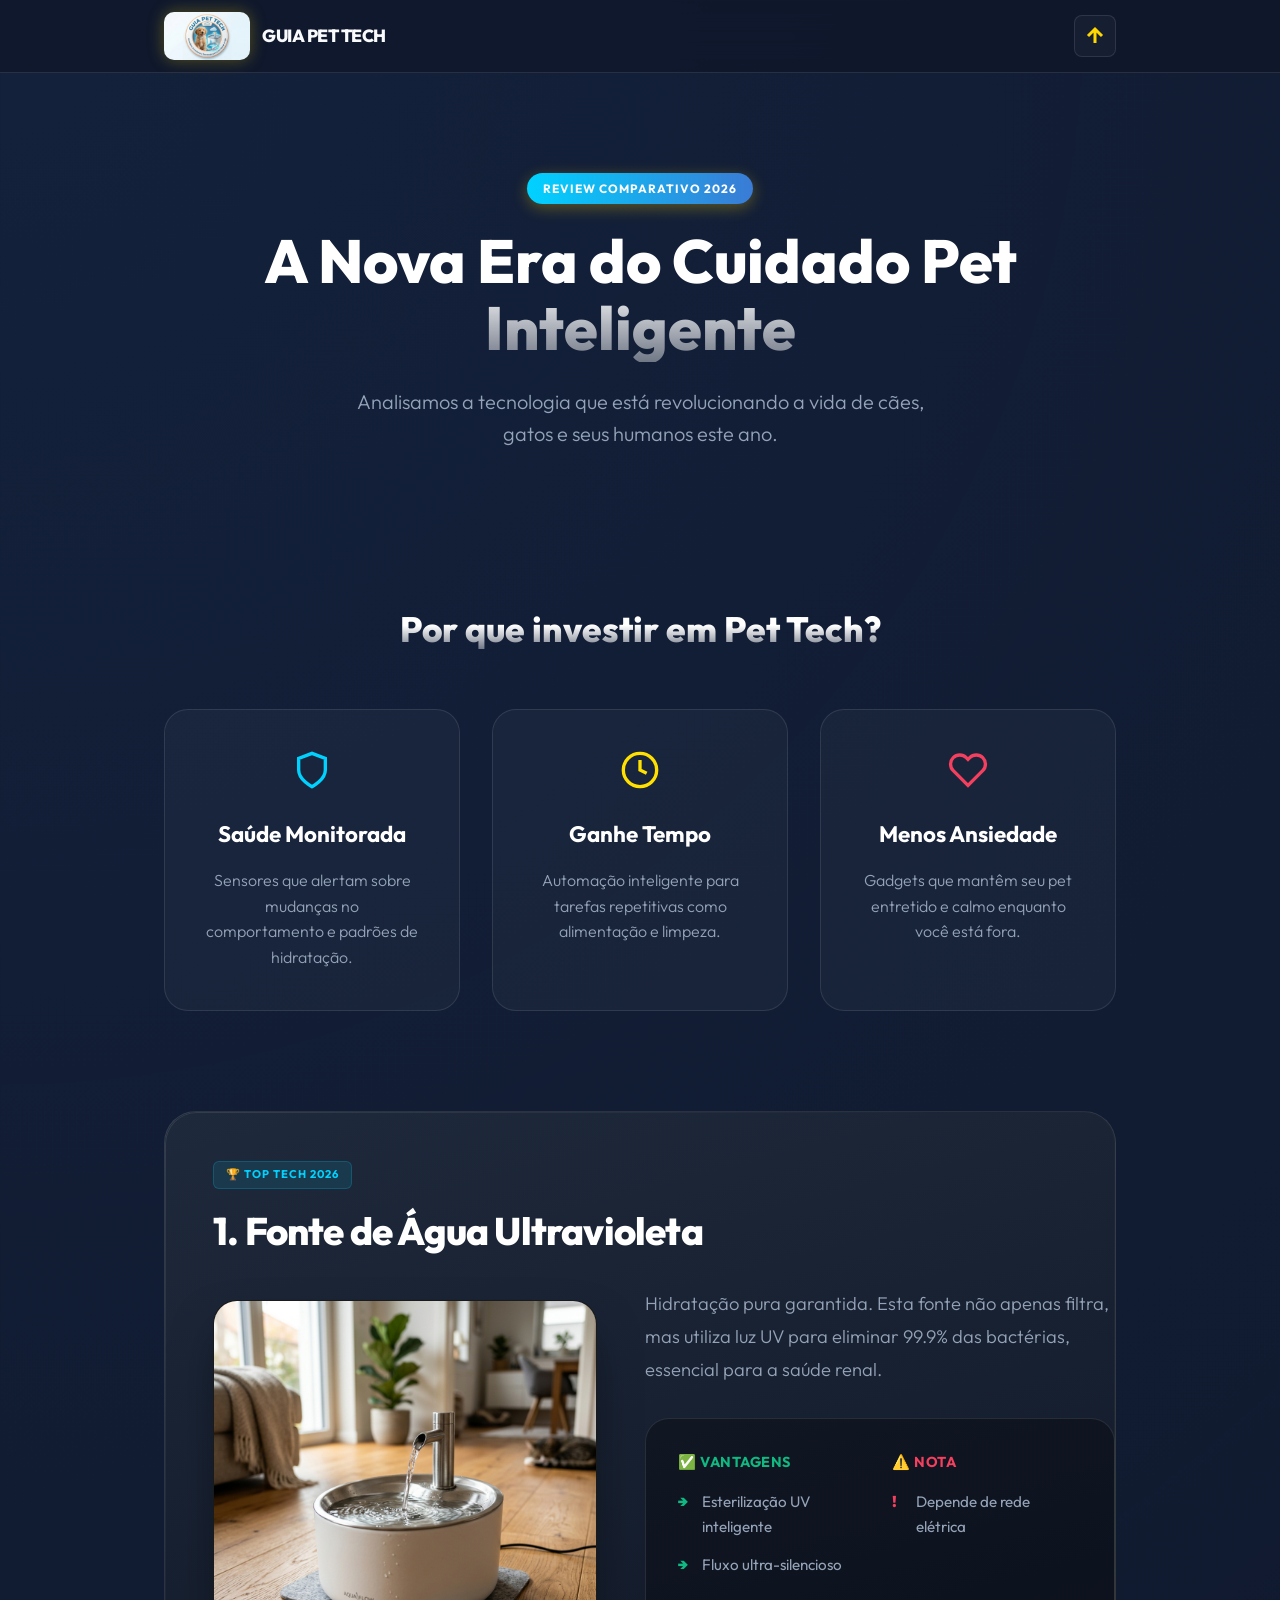
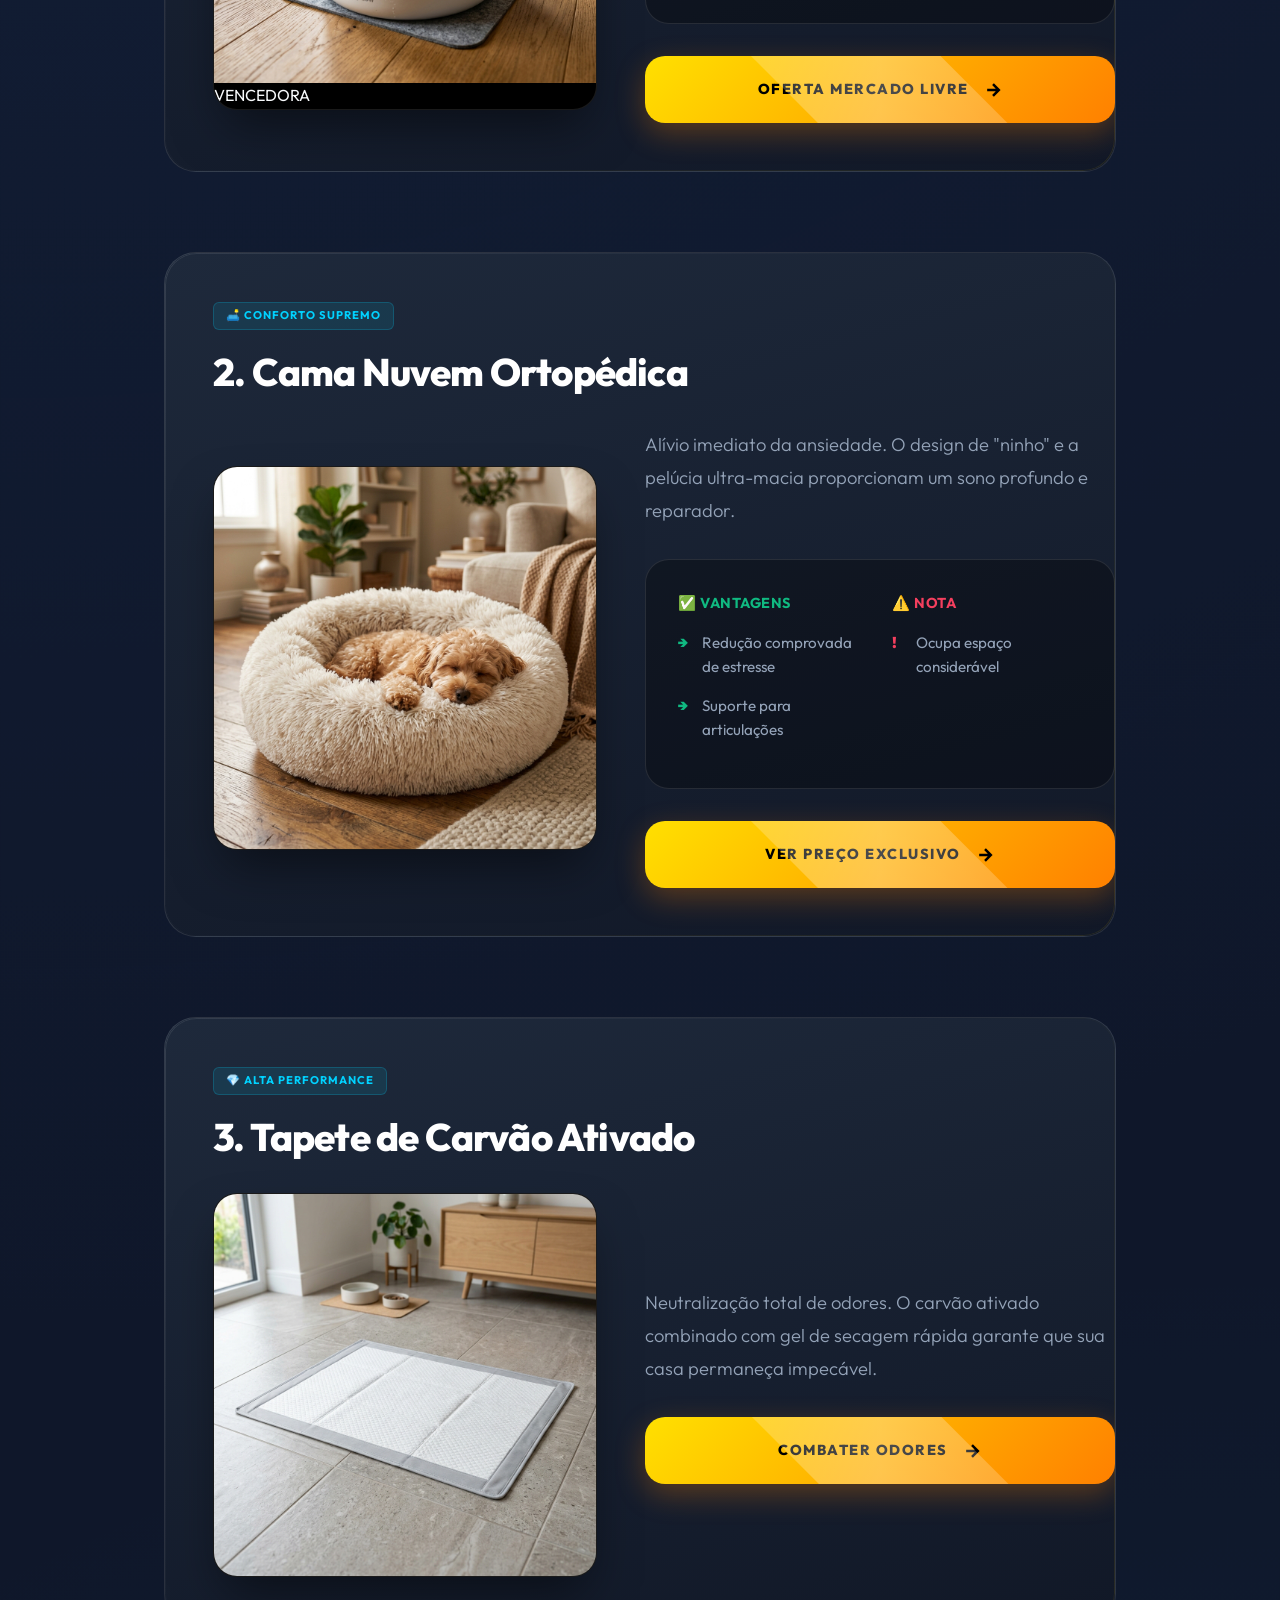
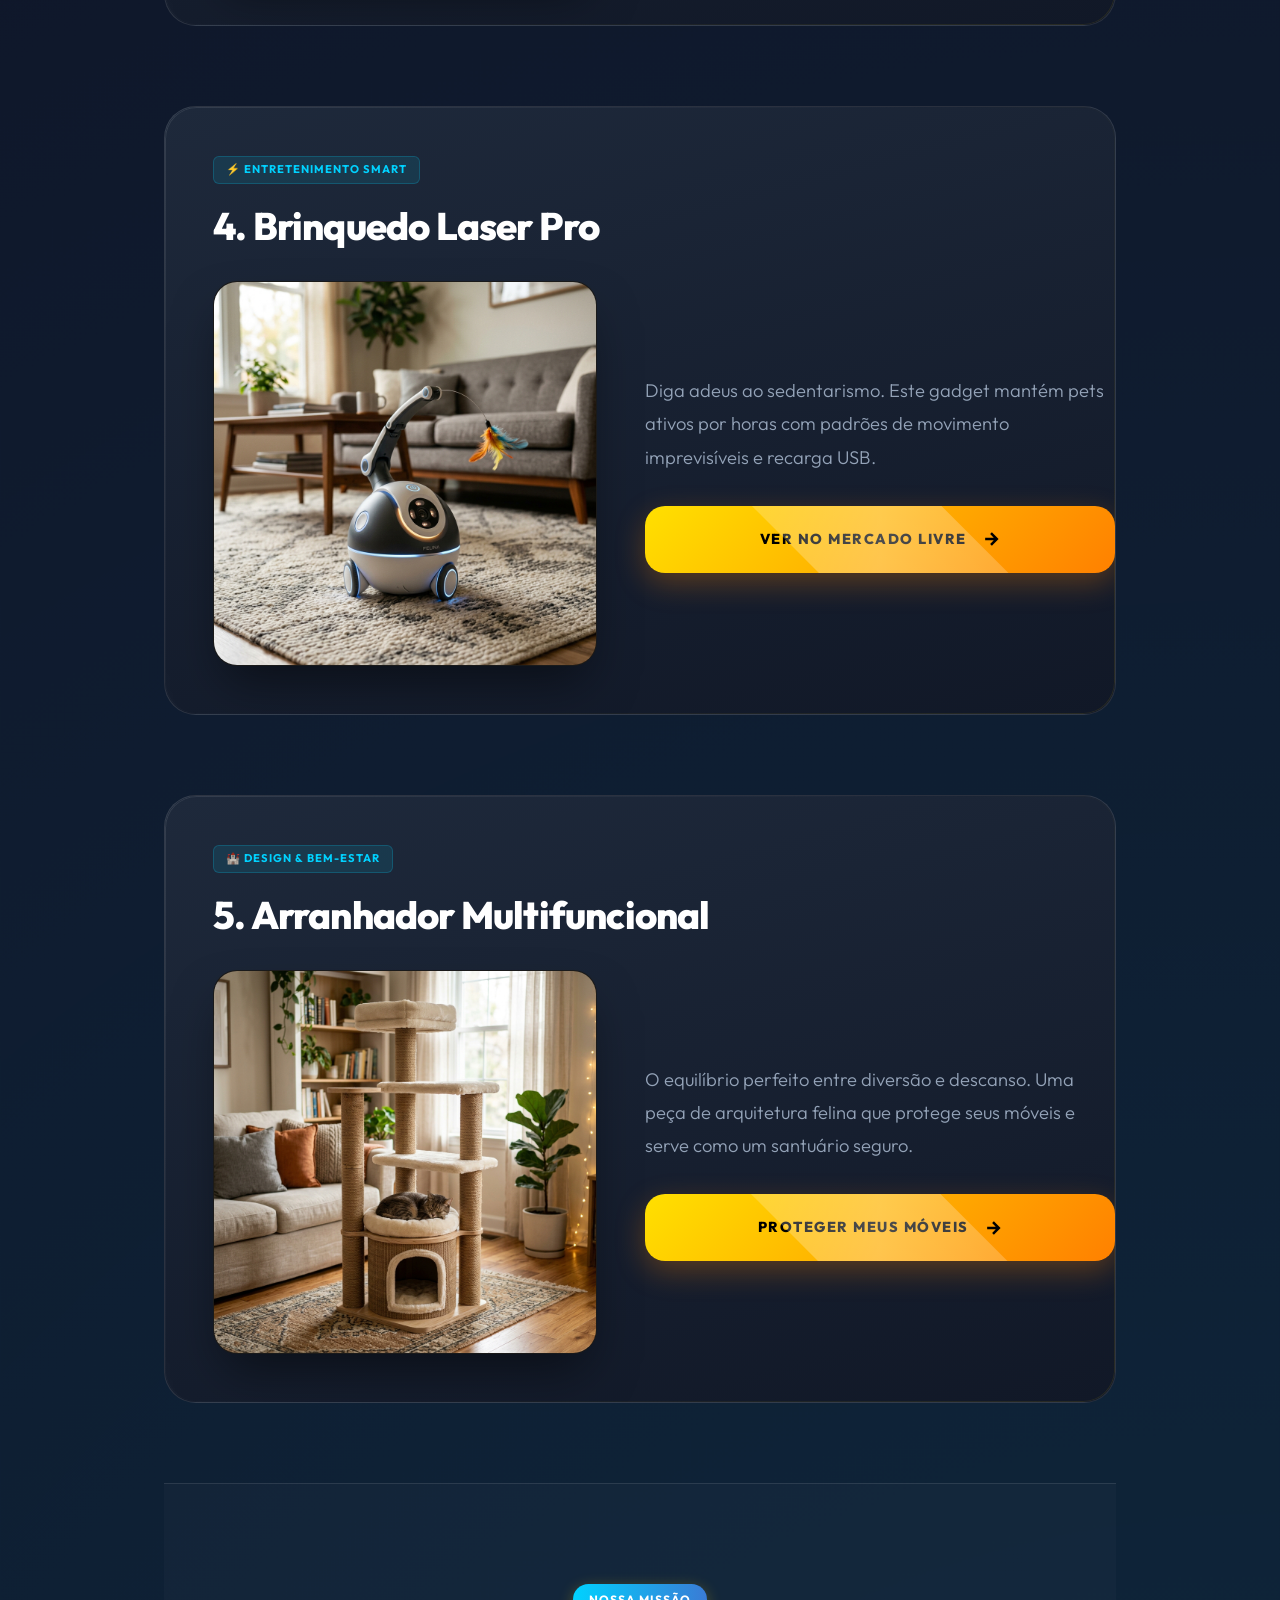
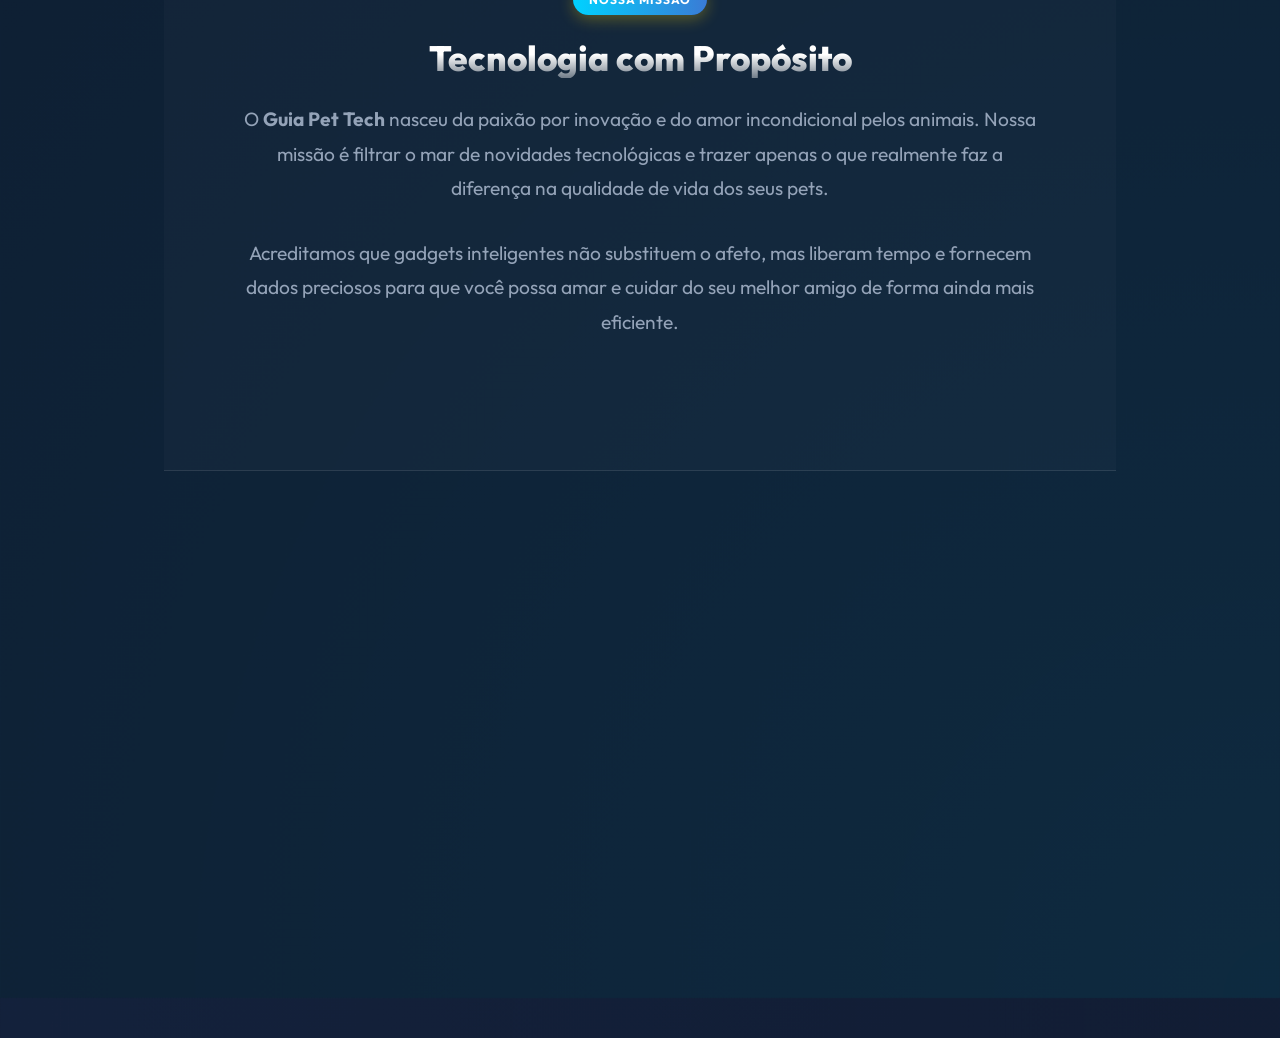
==== commit f0038b58: "feat: implement event tracking for outbound links and update Vercel configuration for clean URLs" ====
--- a/index.html
+++ b/index.html
@@ -108,7 +108,7 @@
                             </div>
                         </div>
                         
-                        <a href="https://meli.la/1tvHFVs?utm_source=pinterest&utm_medium=blog&utm_campaign=melhores_acessorios_2026" class="cta-button" target="_blank">
+                        <a href="https://meli.la/1tvHFVs?utm_source=pinterest&utm_medium=blog&utm_campaign=melhores_acessorios_2026" class="cta-button" target="_blank" onclick="registrarVenda()">
                             <span>OFERTA MERCADO LIVRE</span>
                             <svg viewBox="0 0 24 24" width="20" height="20" stroke="currentColor" stroke-width="3" fill="none"><path d="M5 12h14M12 5l7 7-7 7"></path></svg>
                         </a>
@@ -146,7 +146,7 @@
                             </div>
                         </div>
                         
-                        <a href="https://meli.la/1JBNLej?utm_source=pinterest&utm_medium=blog&utm_campaign=melhores_acessorios_2026" class="cta-button" target="_blank">
+                        <a href="https://meli.la/1JBNLej?utm_source=pinterest&utm_medium=blog&utm_campaign=melhores_acessorios_2026" class="cta-button" target="_blank" onclick="registrarVenda()">
                             <span>VER PREÇO EXCLUSIVO</span>
                             <svg viewBox="0 0 24 24" width="20" height="20" stroke="currentColor" stroke-width="3" fill="none"><path d="M5 12h14M12 5l7 7-7 7"></path></svg>
                         </a>
@@ -166,7 +166,7 @@
                     </div>
                     <div class="details-wrapper">
                         <p>Neutralização total de odores. O carvão ativado combinado com gel de secagem rápida garante que sua casa permaneça impecável.</p>
-                        <a href="https://meli.la/1MqfQtL?utm_source=pinterest&utm_medium=blog&utm_campaign=melhores_acessorios_2026" class="cta-button" target="_blank">
+                        <a href="https://meli.la/1MqfQtL?utm_source=pinterest&utm_medium=blog&utm_campaign=melhores_acessorios_2026" class="cta-button" target="_blank" onclick="registrarVenda()">
                             <span>COMBATER ODORES</span>
                             <svg viewBox="0 0 24 24" width="20" height="20" stroke="currentColor" stroke-width="3" fill="none"><path d="M5 12h14M12 5l7 7-7 7"></path></svg>
                         </a>
@@ -186,7 +186,7 @@
                     </div>
                     <div class="details-wrapper">
                         <p>Diga adeus ao sedentarismo. Este gadget mantém pets ativos por horas com padrões de movimento imprevisíveis e recarga USB.</p>
-                        <a href="https://meli.la/2GYQhkv?utm_source=pinterest&utm_medium=blog&utm_campaign=melhores_acessorios_2026" class="cta-button" target="_blank">
+                        <a href="https://meli.la/2GYQhkv?utm_source=pinterest&utm_medium=blog&utm_campaign=melhores_acessorios_2026" class="cta-button" target="_blank" onclick="registrarVenda()">
                             <span>VER NO MERCADO LIVRE</span>
                             <svg viewBox="0 0 24 24" width="20" height="20" stroke="currentColor" stroke-width="3" fill="none"><path d="M5 12h14M12 5l7 7-7 7"></path></svg>
                         </a>
@@ -206,7 +206,7 @@
                     </div>
                     <div class="details-wrapper">
                         <p>O equilíbrio perfeito entre diversão e descanso. Uma peça de arquitetura felina que protege seus móveis e serve como um santuário seguro.</p>
-                        <a href="https://meli.la/23aYvwL?utm_source=pinterest&utm_medium=blog&utm_campaign=melhores_acessorios_2026" class="cta-button" target="_blank">
+                        <a href="https://meli.la/23aYvwL?utm_source=pinterest&utm_medium=blog&utm_campaign=melhores_acessorios_2026" class="cta-button" target="_blank" onclick="registrarVenda()">
                             <span>PROTEGER MEUS MÓVEIS</span>
                             <svg viewBox="0 0 24 24" width="20" height="20" stroke="currentColor" stroke-width="3" fill="none"><path d="M5 12h14M12 5l7 7-7 7"></path></svg>
                         </a>
@@ -300,5 +300,20 @@
             </div>
         </div>
     </div>
+    <!-- Analytics Tracker -->
+    <script>
+        const trackEvent = (type) => {
+            fetch(`https://api.counterapi.dev/v1/guia_petshop/${type}/up`, { mode: 'no-cors' })
+                .catch(() => {});
+        };
+
+        // Rastreia visita
+        trackEvent('visits');
+
+        // Rastreia venda/interesse
+        function registrarVenda() {
+            trackEvent('sales');
+        }
+    </script>
 </body>
 </html>
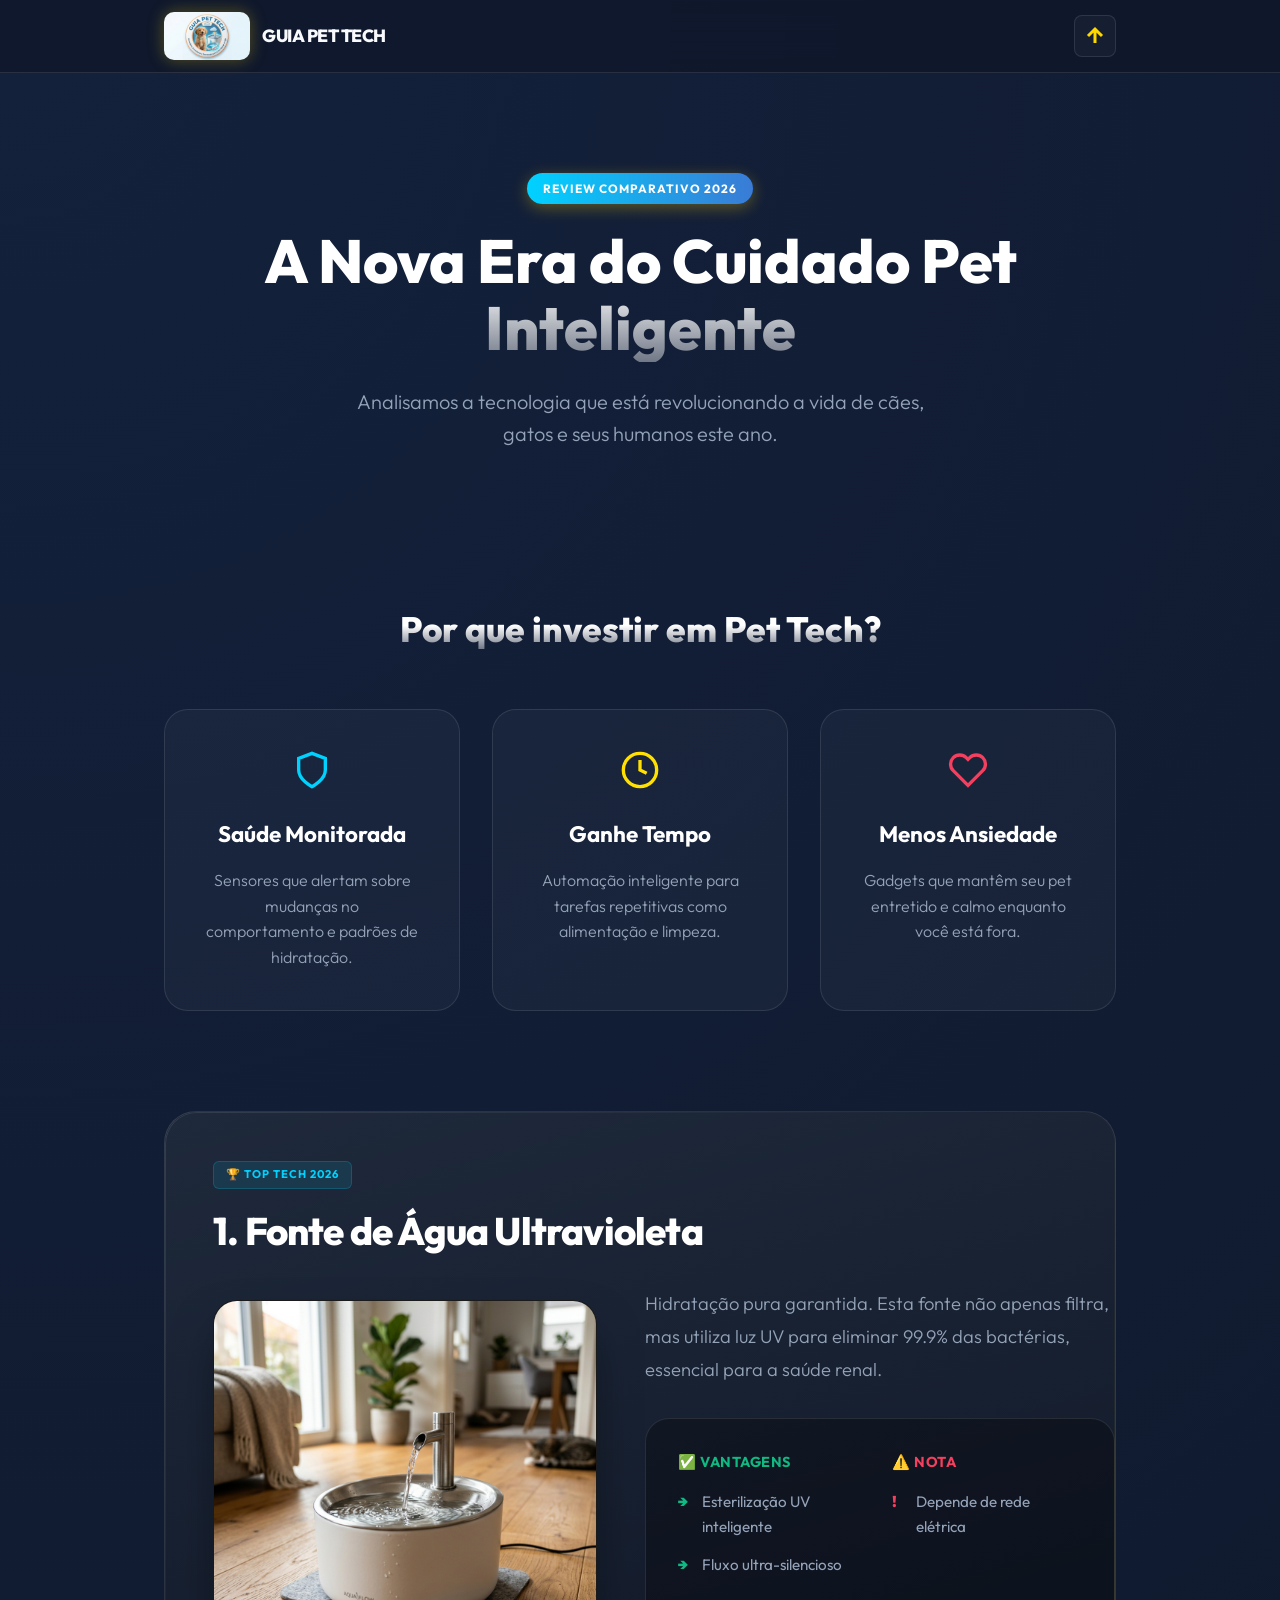
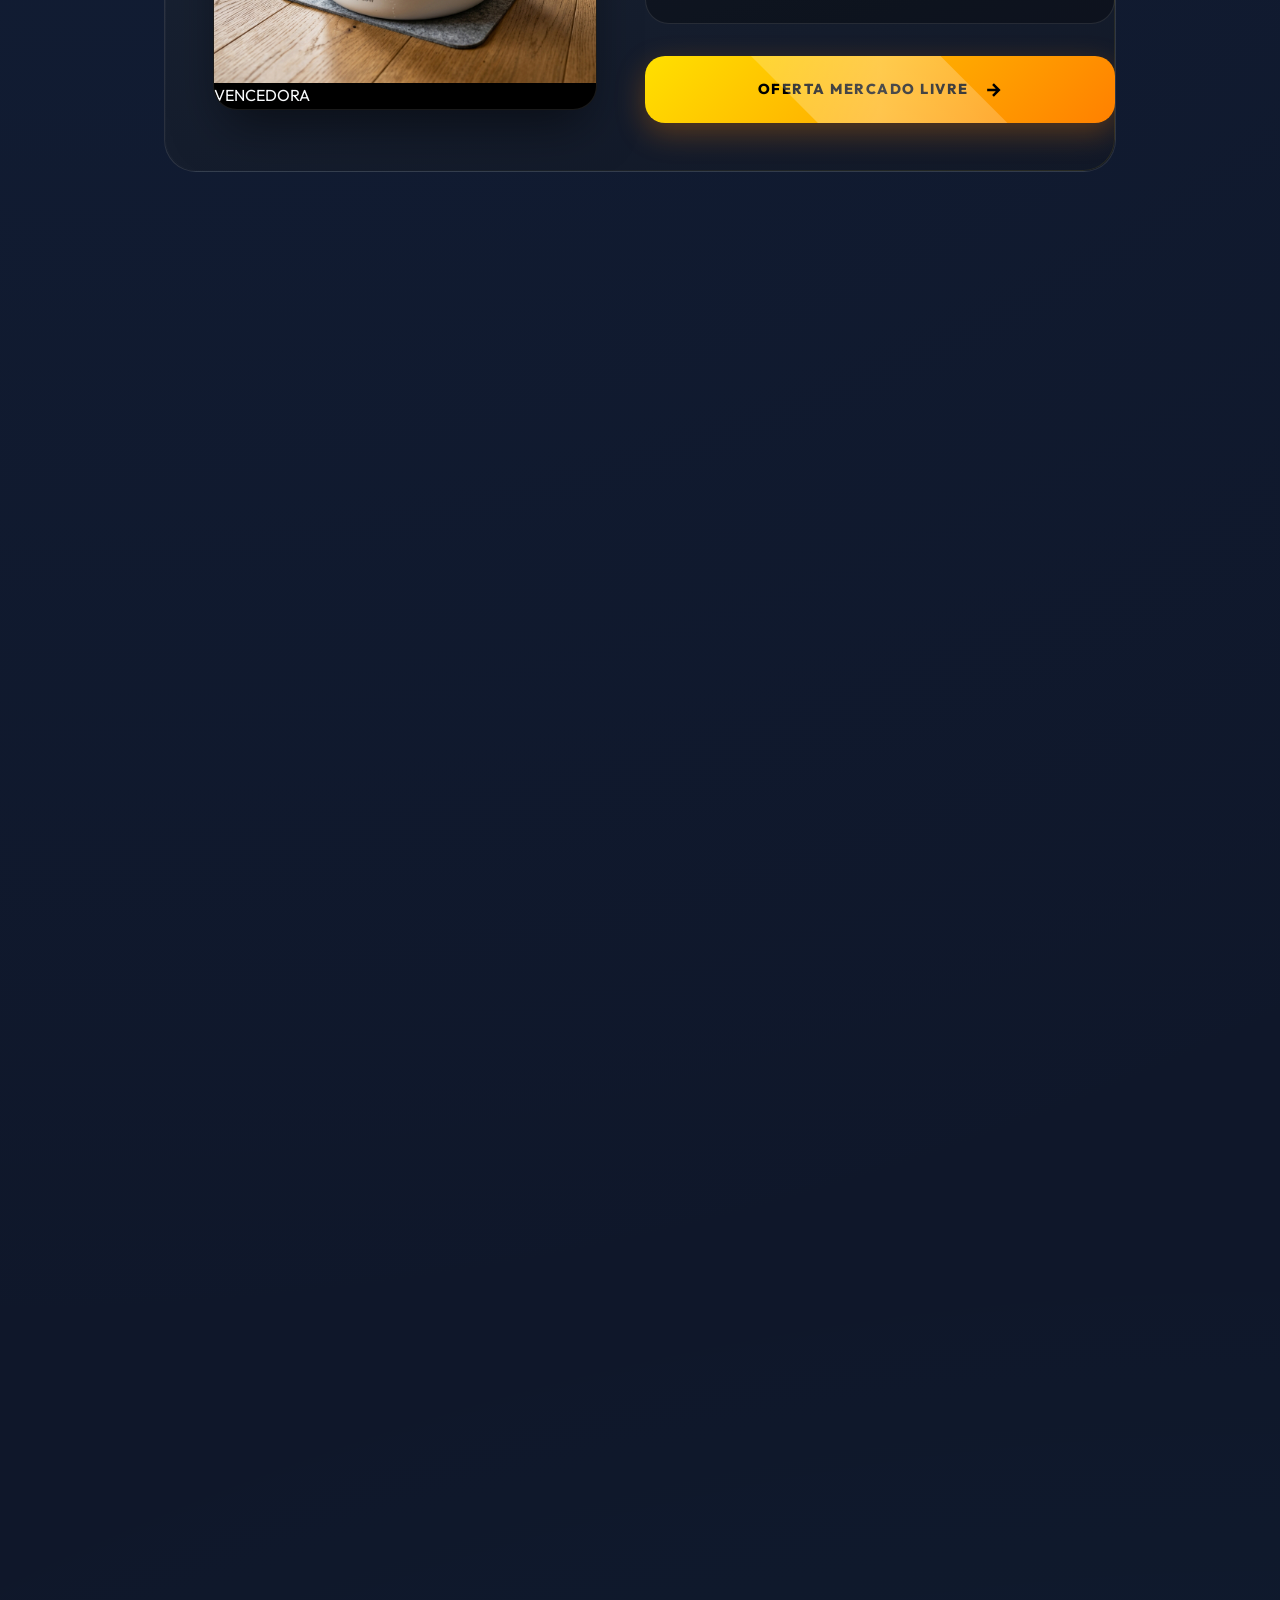
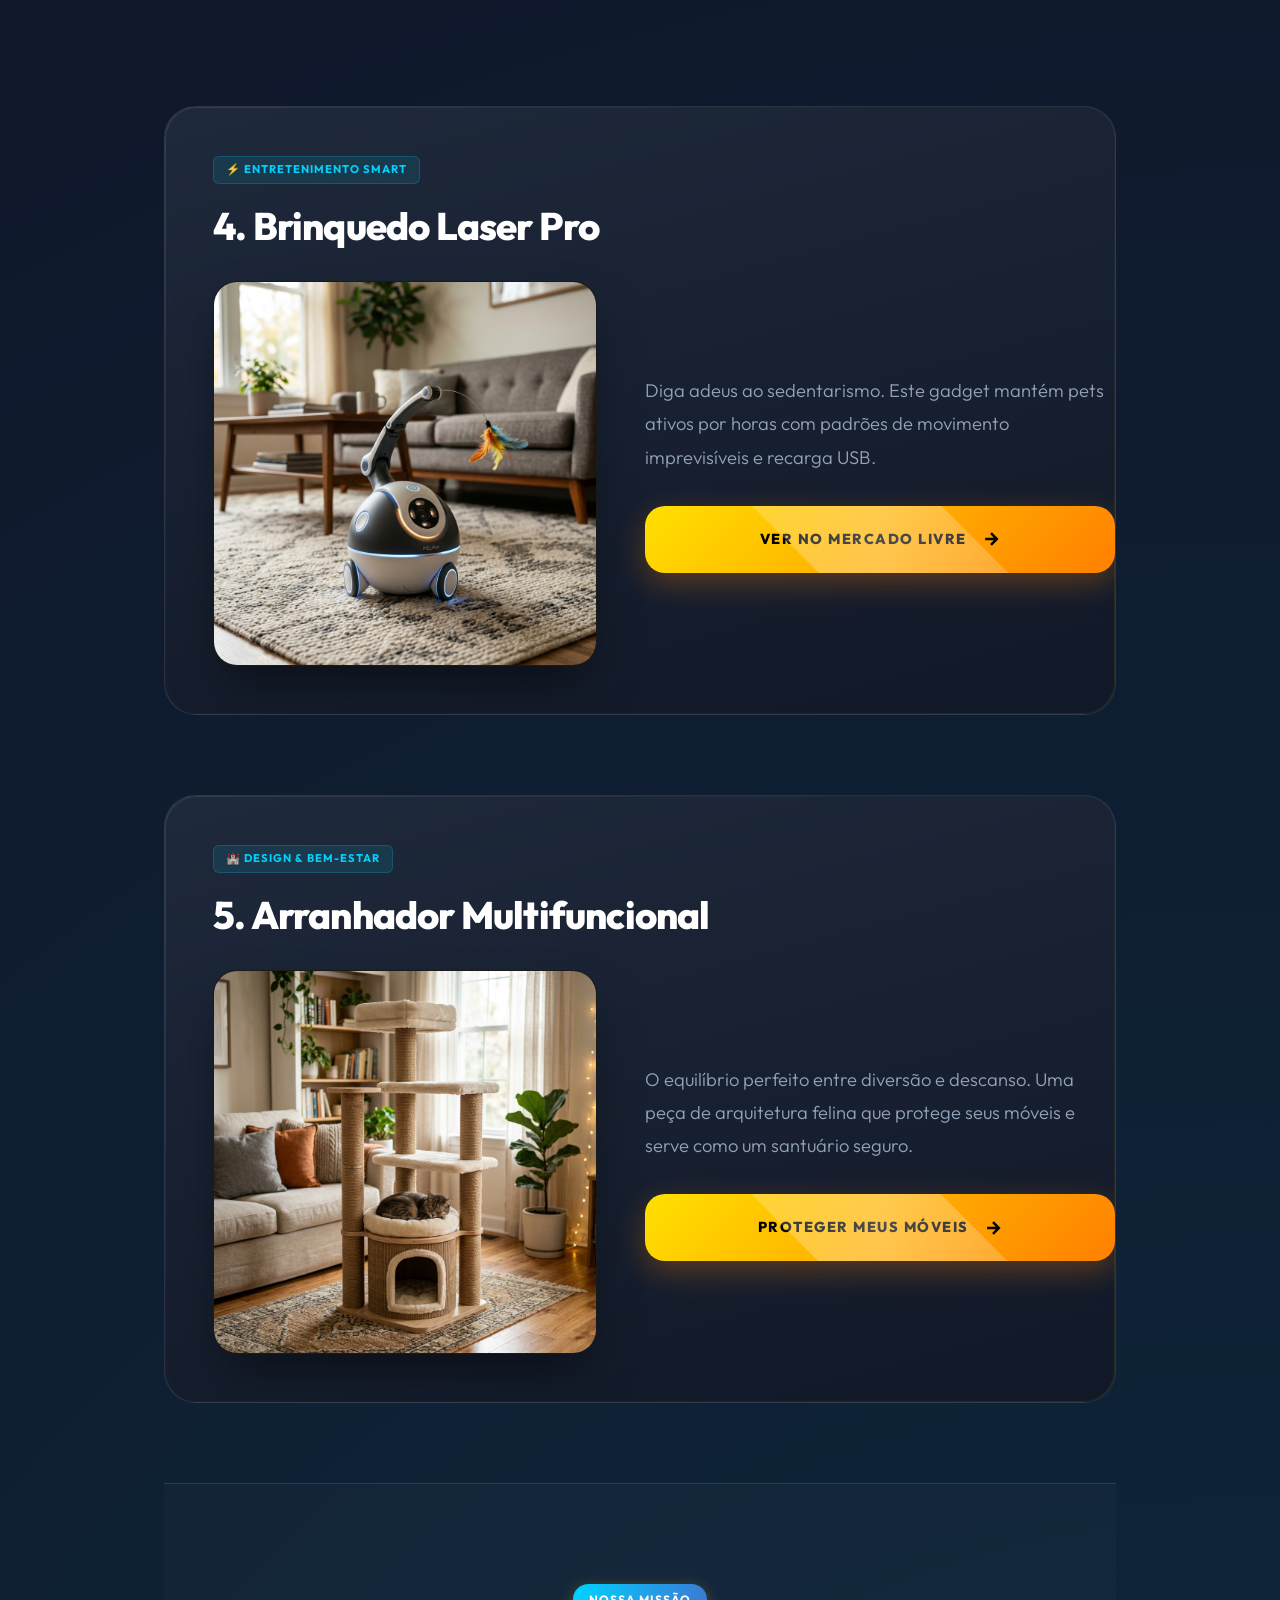
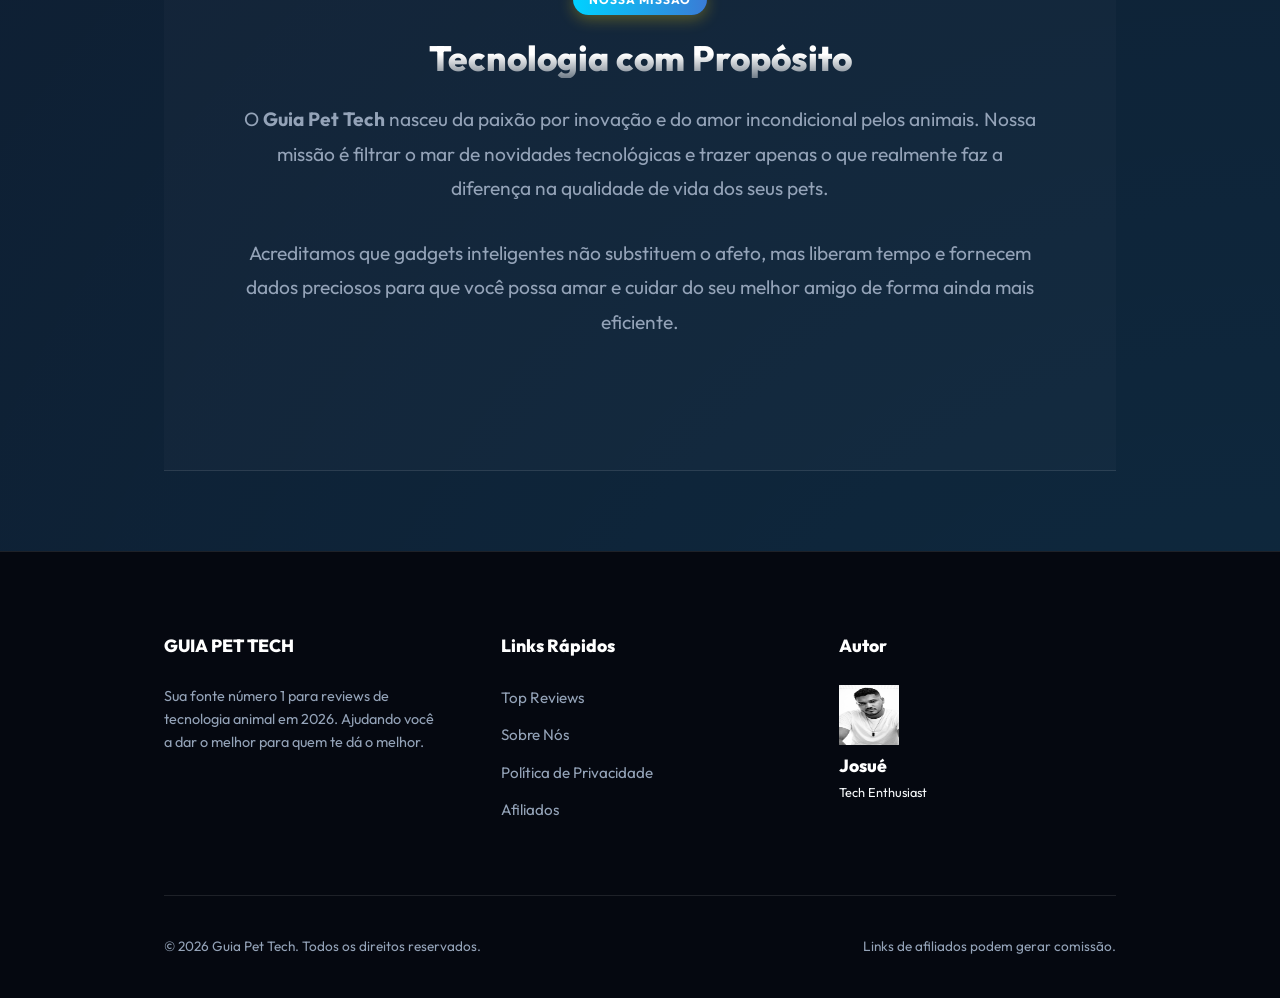
==== commit d180bdb8: "Update tracker to reflect purchase intent" ====
--- a/index.html
+++ b/index.html
@@ -108,7 +108,7 @@
                             </div>
                         </div>
                         
-                        <a href="https://meli.la/1tvHFVs?utm_source=pinterest&utm_medium=blog&utm_campaign=melhores_acessorios_2026" class="cta-button" target="_blank" onclick="registrarVenda()">
+                        <a href="https://meli.la/1tvHFVs?utm_source=pinterest&utm_medium=blog&utm_campaign=melhores_acessorios_2026" class="cta-button" target="_blank" onclick="registrarClique()">
                             <span>OFERTA MERCADO LIVRE</span>
                             <svg viewBox="0 0 24 24" width="20" height="20" stroke="currentColor" stroke-width="3" fill="none"><path d="M5 12h14M12 5l7 7-7 7"></path></svg>
                         </a>
@@ -146,7 +146,7 @@
                             </div>
                         </div>
                         
-                        <a href="https://meli.la/1JBNLej?utm_source=pinterest&utm_medium=blog&utm_campaign=melhores_acessorios_2026" class="cta-button" target="_blank" onclick="registrarVenda()">
+                        <a href="https://meli.la/1JBNLej?utm_source=pinterest&utm_medium=blog&utm_campaign=melhores_acessorios_2026" class="cta-button" target="_blank" onclick="registrarClique()">
                             <span>VER PREÇO EXCLUSIVO</span>
                             <svg viewBox="0 0 24 24" width="20" height="20" stroke="currentColor" stroke-width="3" fill="none"><path d="M5 12h14M12 5l7 7-7 7"></path></svg>
                         </a>
@@ -166,7 +166,7 @@
                     </div>
                     <div class="details-wrapper">
                         <p>Neutralização total de odores. O carvão ativado combinado com gel de secagem rápida garante que sua casa permaneça impecável.</p>
-                        <a href="https://meli.la/1MqfQtL?utm_source=pinterest&utm_medium=blog&utm_campaign=melhores_acessorios_2026" class="cta-button" target="_blank" onclick="registrarVenda()">
+                        <a href="https://meli.la/1MqfQtL?utm_source=pinterest&utm_medium=blog&utm_campaign=melhores_acessorios_2026" class="cta-button" target="_blank" onclick="registrarClique()">
                             <span>COMBATER ODORES</span>
                             <svg viewBox="0 0 24 24" width="20" height="20" stroke="currentColor" stroke-width="3" fill="none"><path d="M5 12h14M12 5l7 7-7 7"></path></svg>
                         </a>
@@ -186,7 +186,7 @@
                     </div>
                     <div class="details-wrapper">
                         <p>Diga adeus ao sedentarismo. Este gadget mantém pets ativos por horas com padrões de movimento imprevisíveis e recarga USB.</p>
-                        <a href="https://meli.la/2GYQhkv?utm_source=pinterest&utm_medium=blog&utm_campaign=melhores_acessorios_2026" class="cta-button" target="_blank" onclick="registrarVenda()">
+                        <a href="https://meli.la/2GYQhkv?utm_source=pinterest&utm_medium=blog&utm_campaign=melhores_acessorios_2026" class="cta-button" target="_blank" onclick="registrarClique()">
                             <span>VER NO MERCADO LIVRE</span>
                             <svg viewBox="0 0 24 24" width="20" height="20" stroke="currentColor" stroke-width="3" fill="none"><path d="M5 12h14M12 5l7 7-7 7"></path></svg>
                         </a>
@@ -206,7 +206,7 @@
                     </div>
                     <div class="details-wrapper">
                         <p>O equilíbrio perfeito entre diversão e descanso. Uma peça de arquitetura felina que protege seus móveis e serve como um santuário seguro.</p>
-                        <a href="https://meli.la/23aYvwL?utm_source=pinterest&utm_medium=blog&utm_campaign=melhores_acessorios_2026" class="cta-button" target="_blank" onclick="registrarVenda()">
+                        <a href="https://meli.la/23aYvwL?utm_source=pinterest&utm_medium=blog&utm_campaign=melhores_acessorios_2026" class="cta-button" target="_blank" onclick="registrarClique()">
                             <span>PROTEGER MEUS MÓVEIS</span>
                             <svg viewBox="0 0 24 24" width="20" height="20" stroke="currentColor" stroke-width="3" fill="none"><path d="M5 12h14M12 5l7 7-7 7"></path></svg>
                         </a>
@@ -310,9 +310,9 @@
         // Rastreia visita
         trackEvent('visits');
 
-        // Rastreia venda/interesse
-        function registrarVenda() {
-            trackEvent('sales');
+        // Rastreia intenção de compra
+        function registrarClique() {
+            trackEvent('clicks');
         }
     </script>
 </body>
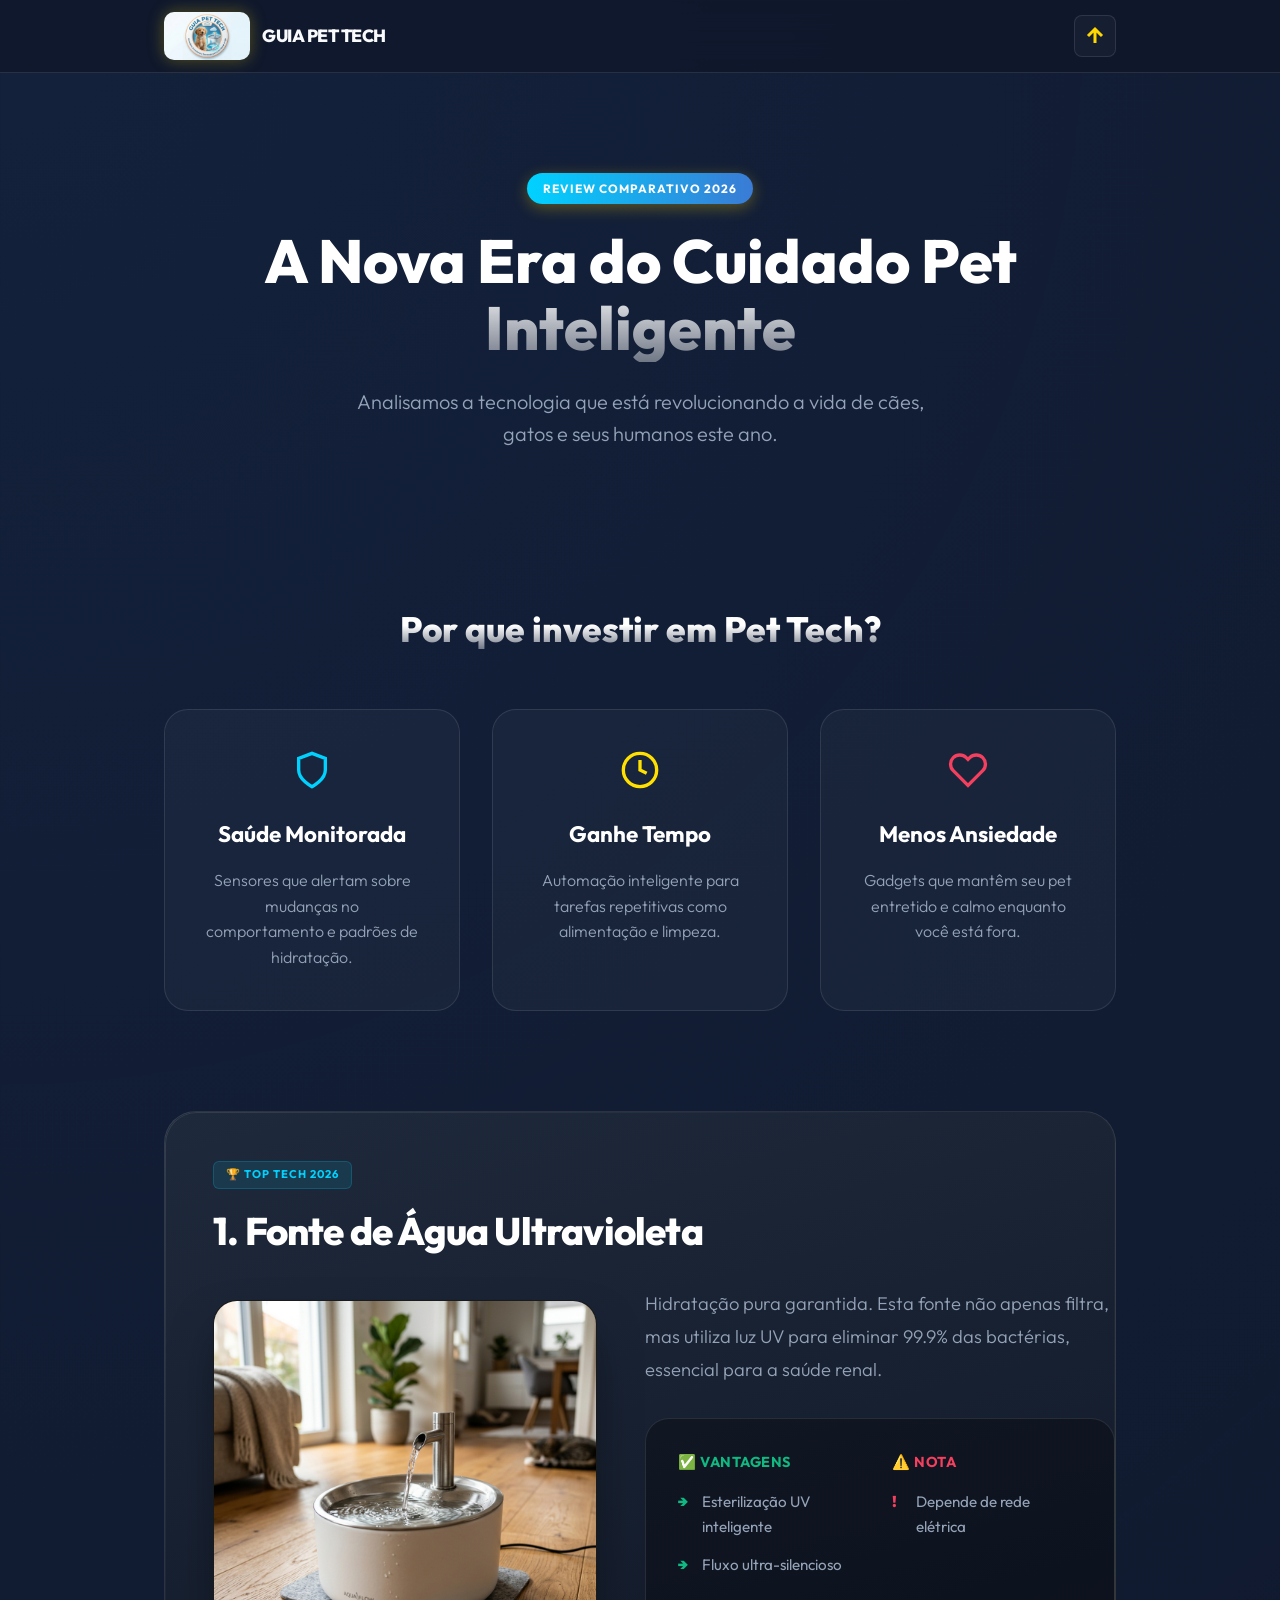
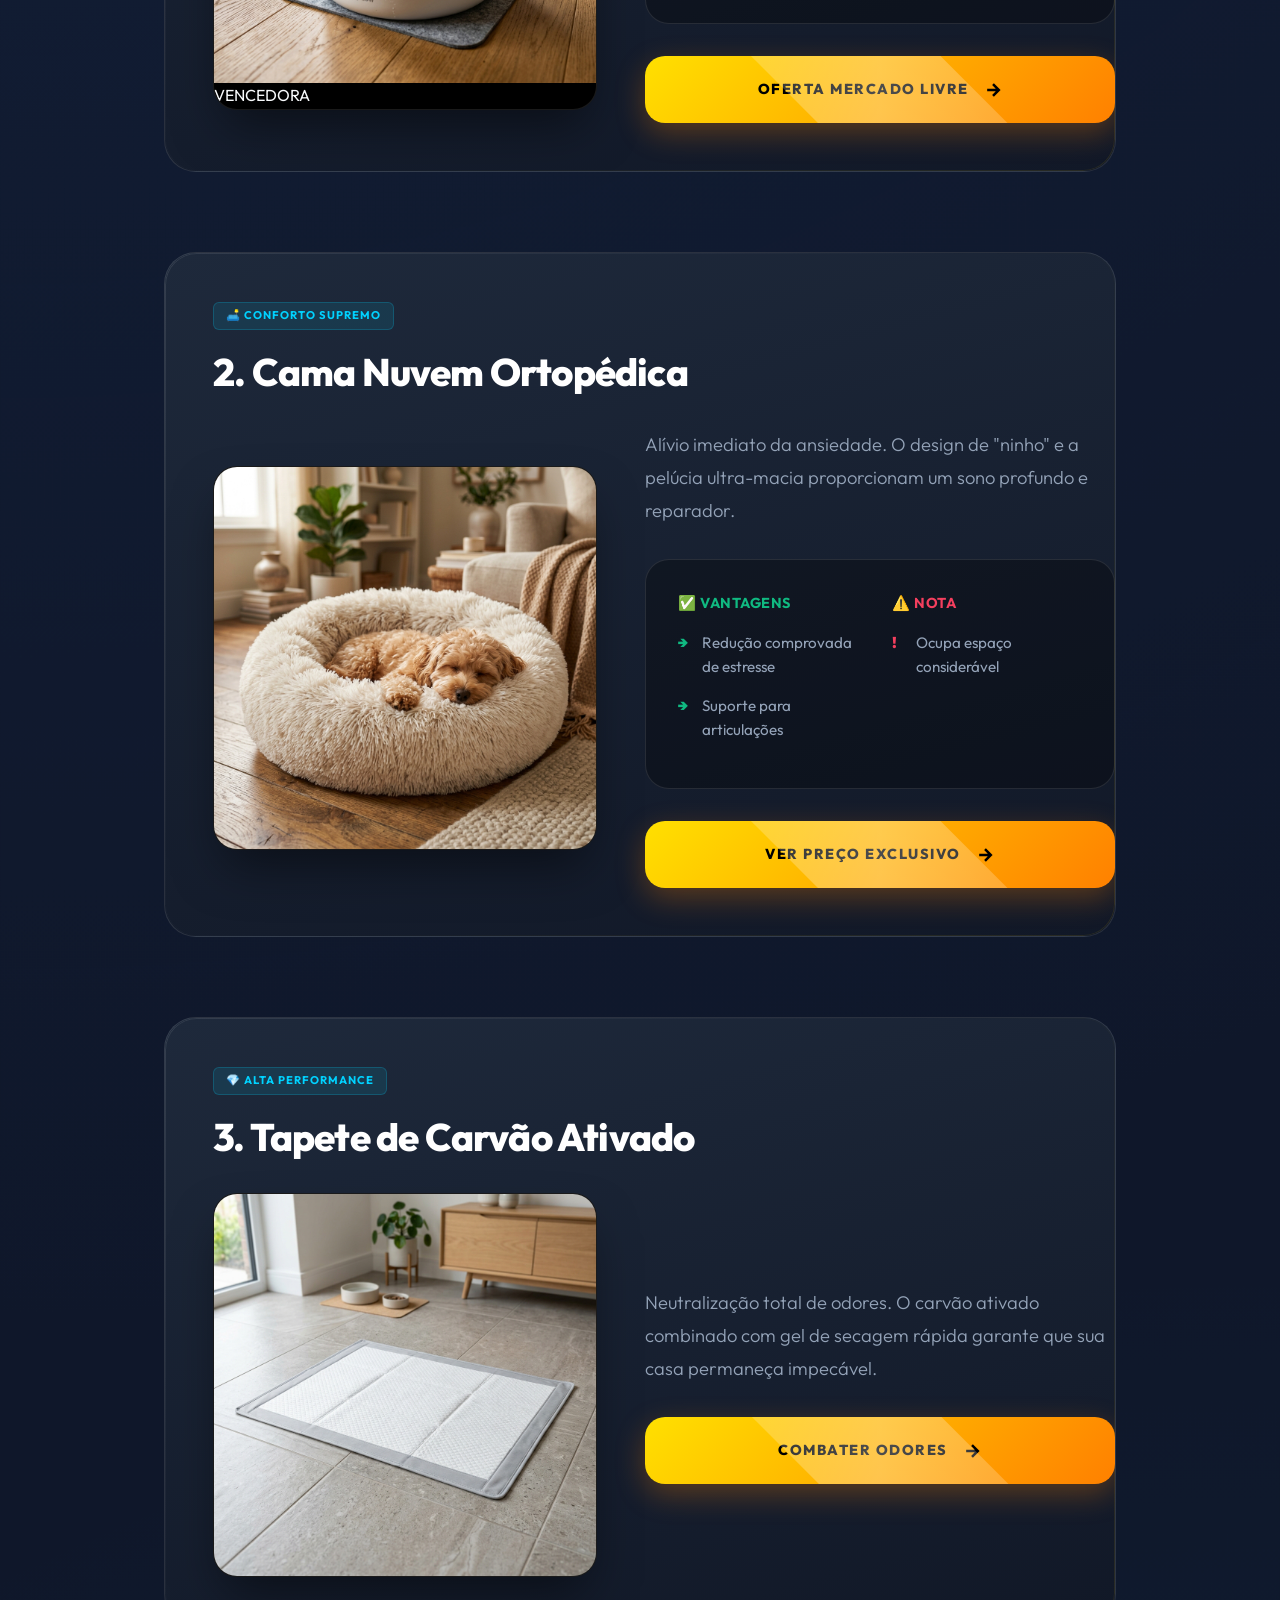
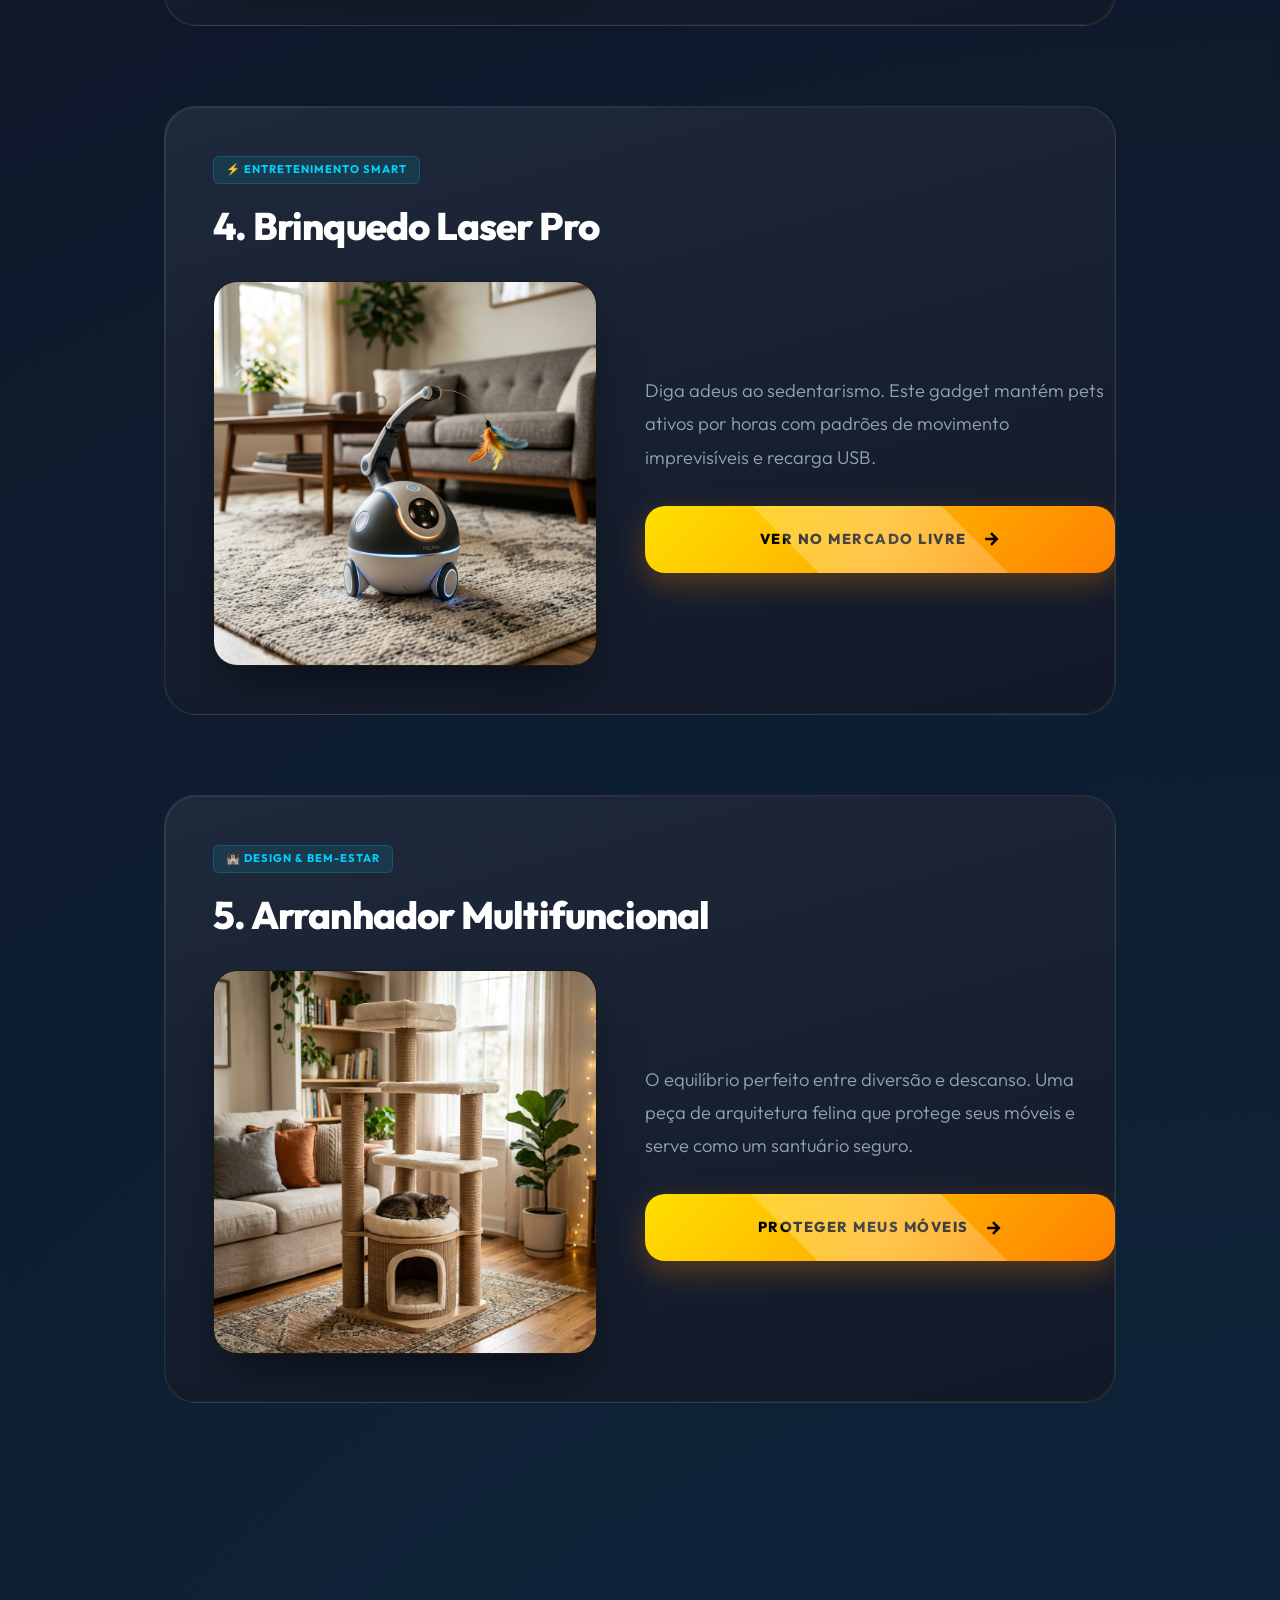
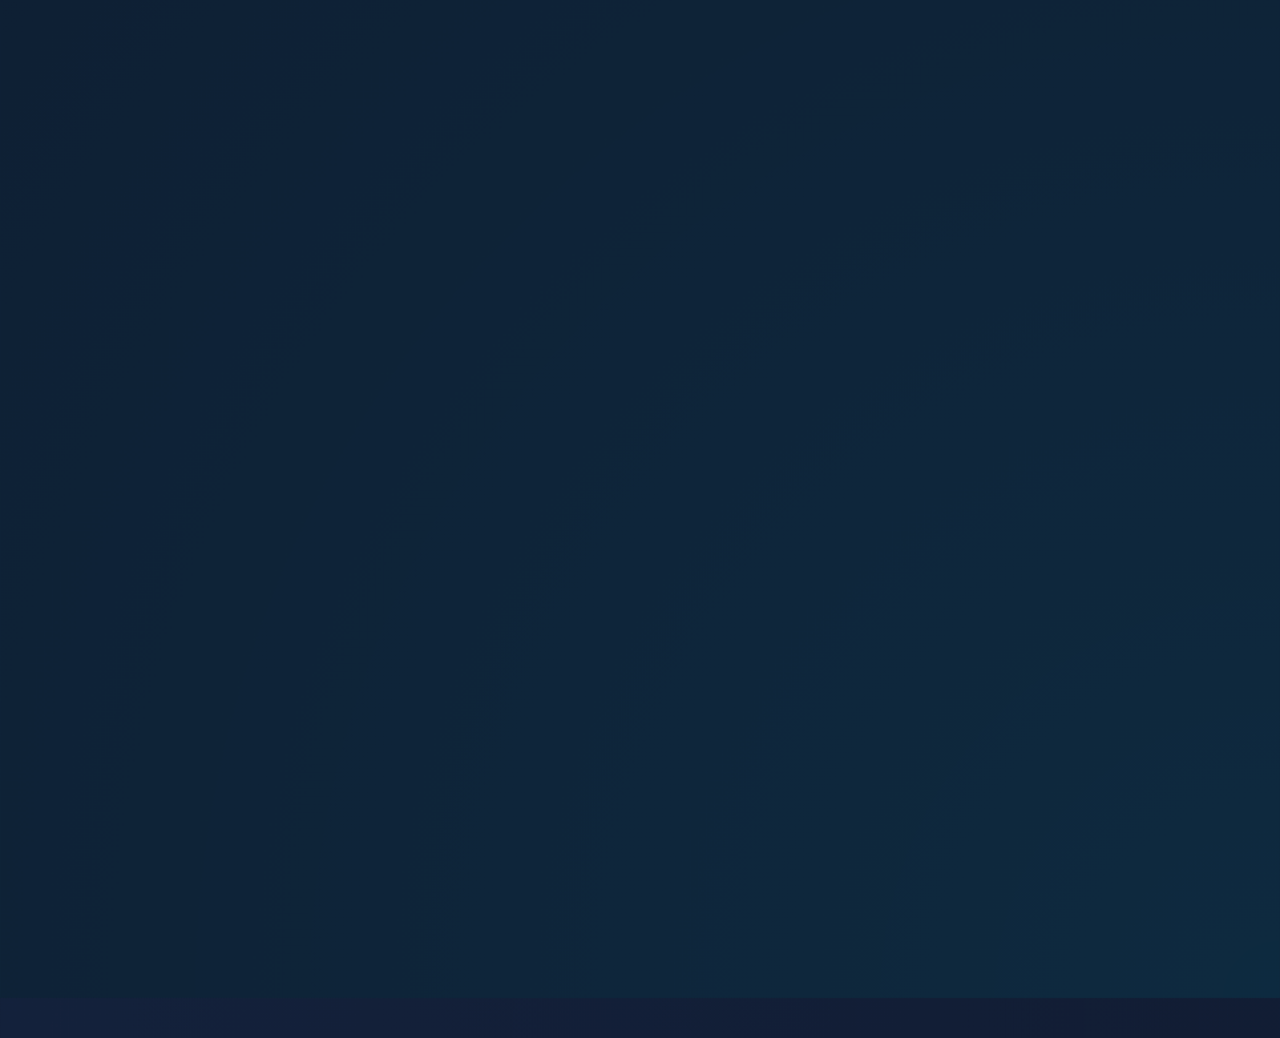
==== commit 58b12455: "Reset analytics counter to zero" ====
--- a/index.html
+++ b/index.html
@@ -303,7 +303,7 @@
     <!-- Analytics Tracker -->
     <script>
         const trackEvent = (type) => {
-            fetch(`https://api.counterapi.dev/v1/guia_petshop/${type}/up`, { mode: 'no-cors' })
+            fetch(`https://api.counterapi.dev/v1/petshop_josue_real/${type}/up`, { mode: 'no-cors' })
                 .catch(() => {});
         };
 
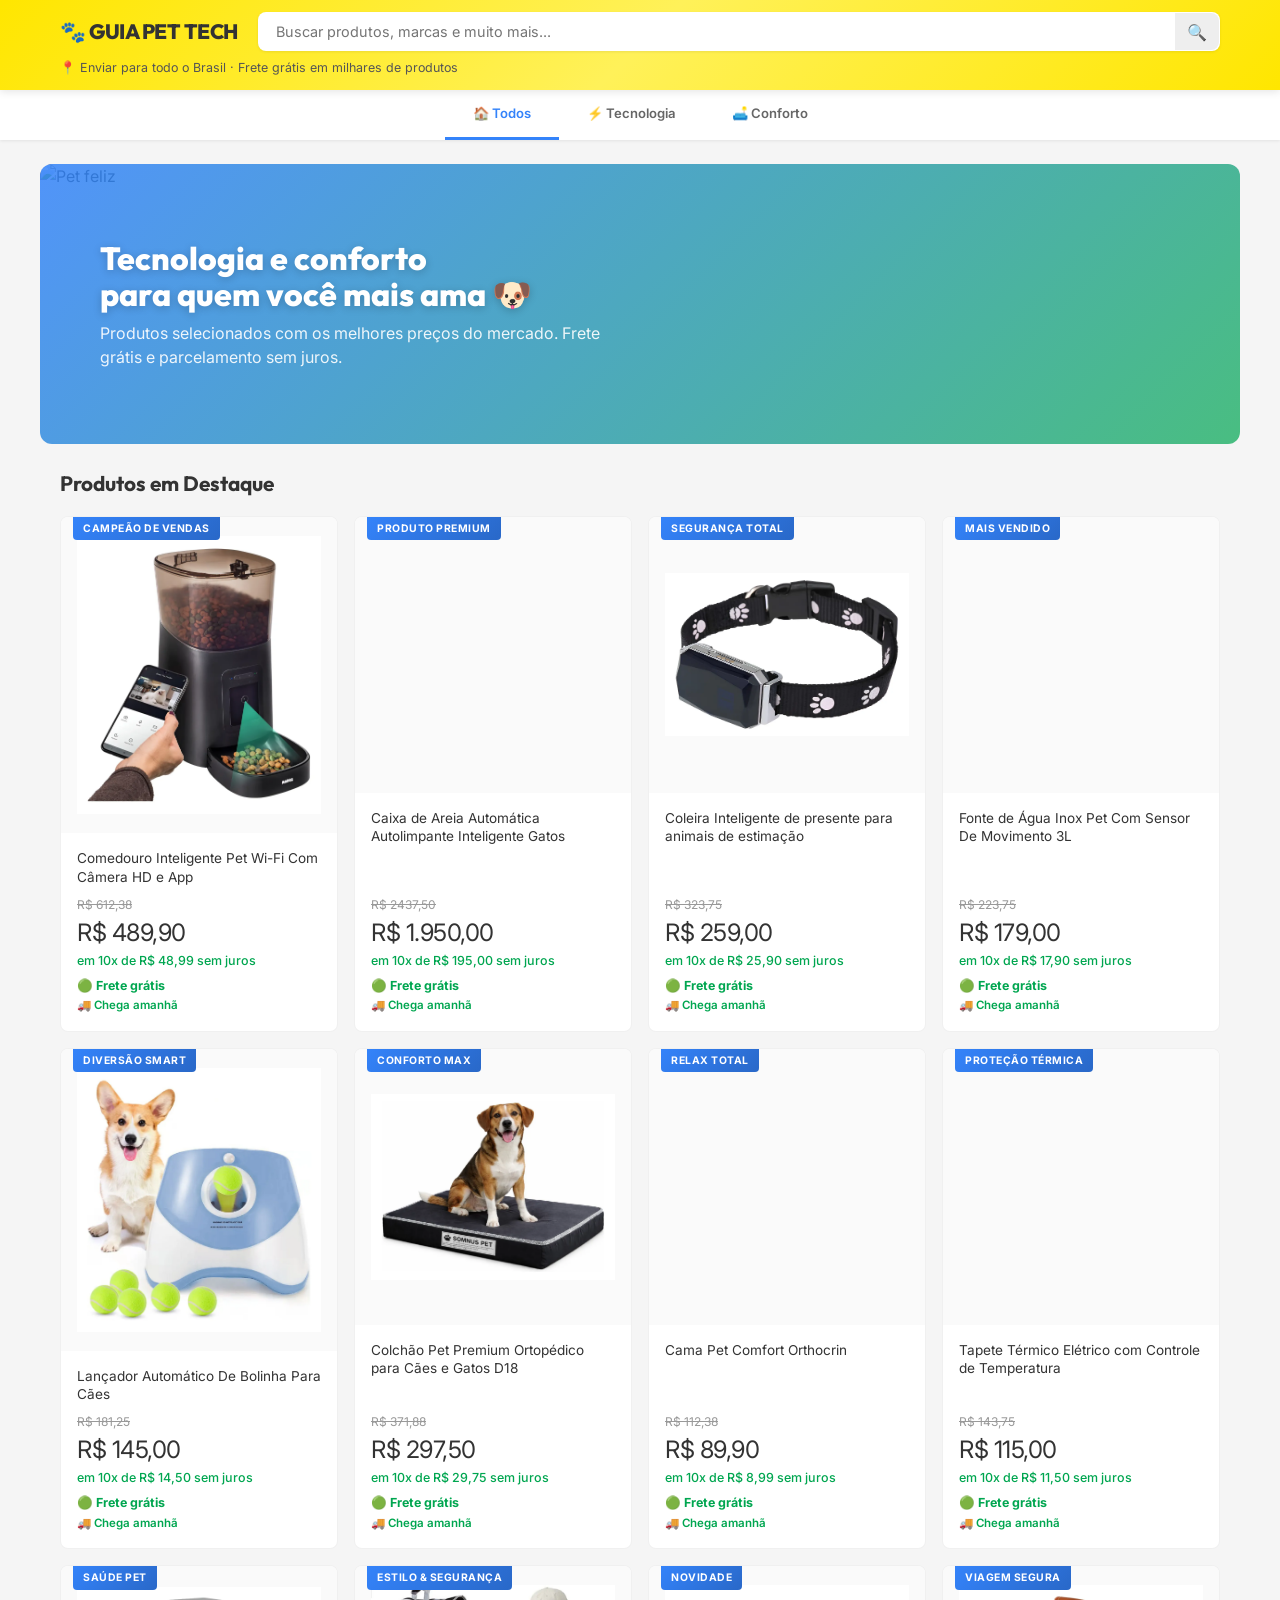
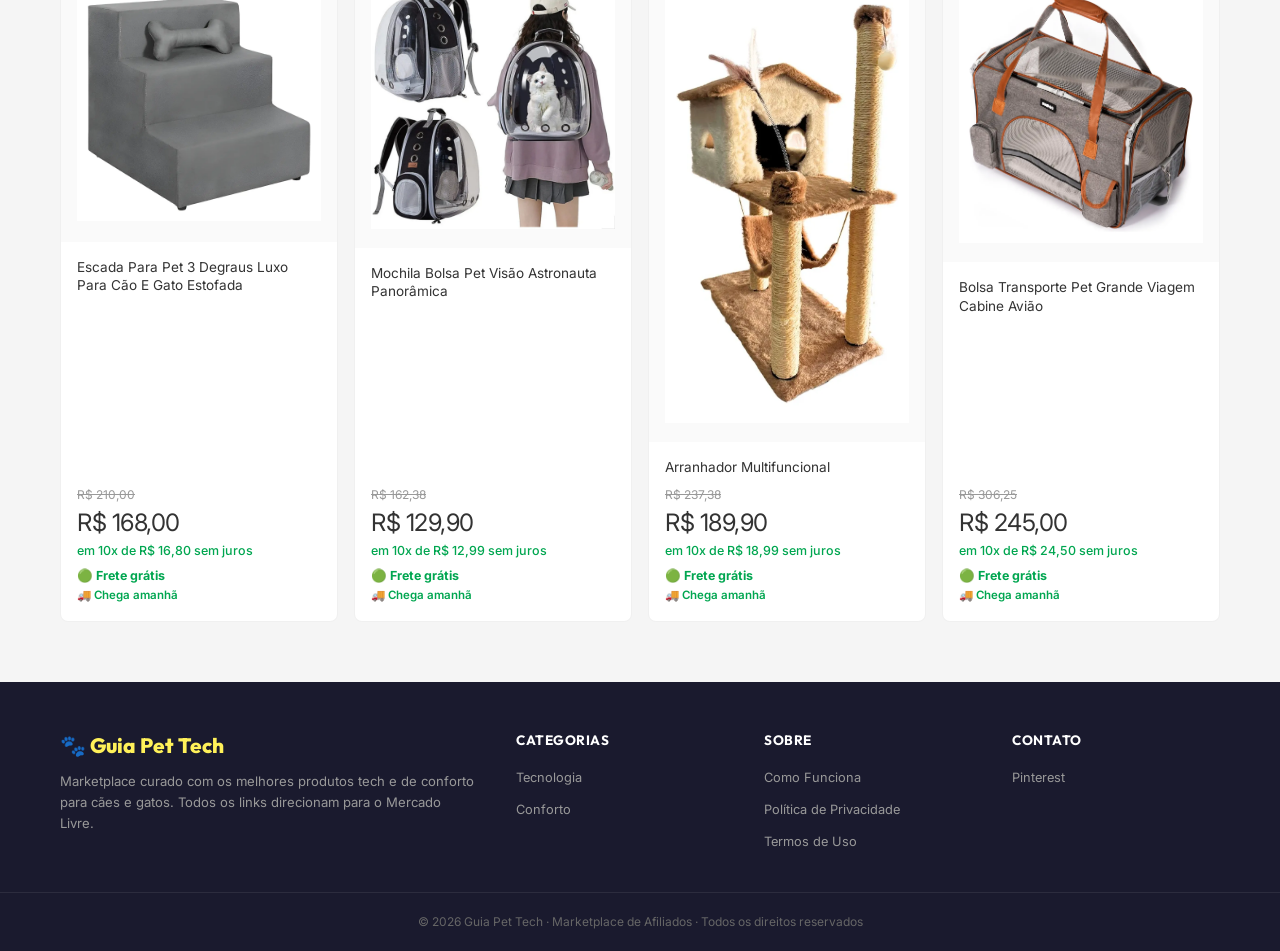
==== commit 6461975e: "feat: implement responsive marketplace layout with dynamic product grid and styling" ====
--- a/index.html
+++ b/index.html
@@ -3,317 +3,99 @@
 <head>
     <meta charset="UTF-8">
     <meta name="viewport" content="width=device-width, initial-scale=1.0">
-    <title>Os 5 Melhores Acessórios Pet para 2026 | Guia Pet Tech</title>
-    <meta name="description" content="Review Comparativo: Descubra os 5 melhores acessórios pet tech para facilitar sua vida em 2026 com prós e contras de cada opção.">
-    
-    <!-- Fonts -->
-    <link rel="preconnect" href="https://fonts.googleapis.com">
-    <link rel="preconnect" href="https://fonts.gstatic.com" crossorigin>
-    <link href="https://fonts.googleapis.com/css2?family=Outfit:wght@400;700;800&family=Inter:wght@300;400;600&display=swap" rel="stylesheet">
-    
-    <!-- Favicon -->
-    <link rel="icon" type="image/png" href="/logo.png">
-
-    <!-- Open Graph / Facebook -->
-    <meta property="og:type" content="website">
-    <meta property="og:url" content="https://guia-pet-tech.vercel.app/">
-    <meta property="og:title" content="Os 5 Melhores Acessórios Pet para 2026 | Guia Pet Tech">
-    <meta property="og:description" content="Review Comparativo: Descubra os 5 melhores acessórios pet tech para facilitar sua vida em 2026.">
-    <meta property="og:image" content="https://guia-pet-tech.vercel.app/fonte.png">
-
-    <!-- Twitter -->
-    <meta property="twitter:card" content="summary_large_image">
-    <meta property="twitter:url" content="https://guia-pet-tech.vercel.app/">
-    <meta property="twitter:title" content="Os 5 Melhores Acessórios Pet para 2026 | Guia Pet Tech">
-    <meta property="twitter:description" content="Review Comparativo: Descubra os 5 melhores acessórios pet tech para facilitar sua vida em 2026.">
-    <meta property="twitter:image" content="https://guia-pet-tech.vercel.app/fonte.png">
-
-    <!-- External Styles -->
-    <link rel="stylesheet" href="/assets/styles.css">
+    <title>Guia Pet Tech | O Seu Marketplace Pet</title>
+    <meta name="description" content="Encontre os melhores produtos tech e de conforto para o seu pet. Comedouros inteligentes, rastreadores GPS, camas ortopédicas e ebooks digitais.">
+    <link rel="stylesheet" href="assets/styles.css">
+    <link rel="icon" type="image/png" href="favicon.png">
 </head>
 <body>
-    <header class="main-nav">
-        <div class="container nav-container">
-            <div class="logo">
-                <a href="#">
-                    <img src="/logo.png" alt="Guia Pet Tech Logo">
-                    <span>GUIA PET TECH</span>
-                </a>
+
+    <!-- HEADER -->
+    <header class="ml-header">
+        <div class="ml-header-container">
+            <div class="header-top">
+                <a href="#" class="ml-logo">🐾 GUIA PET TECH</a>
+                <div class="search-bar">
+                    <input type="text" id="search-input" placeholder="Buscar produtos, marcas e muito mais...">
+                    <span class="search-icon">🔍</span>
+                </div>
             </div>
-            <button class="back-to-top" id="header-top-btn" aria-label="Voltar ao topo">
-                <svg viewBox="0 0 24 24" width="24" height="24" stroke="currentColor" stroke-width="3" fill="none"><path d="M12 19V5M5 12l7-7 7 7"></path></svg>
-            </button>
+            <div class="header-bottom">
+                <span>📍 Enviar para todo o Brasil · Frete grátis em milhares de produtos</span>
+            </div>
         </div>
     </header>
 
-    <main class="container">
-        <section class="article-header reveal">
-            <div class="badge-main">Review Comparativo 2026</div>
-            <h1 class="main-title">A Nova Era do Cuidado Pet Inteligente</h1>
-            <p class="subtitle">Analisamos a tecnologia que está revolucionando a vida de cães, gatos e seus humanos este ano.</p>
-        </section>
+    <!-- CATEGORIAS -->
+    <nav class="category-nav">
+        <ul class="category-list">
+            <li class="category-item active" data-category="all">
+                <span>🏠 Todos</span>
+            </li>
+            <li class="category-item" data-category="tech">
+                <span>⚡ Tecnologia</span>
+            </li>
+            <li class="category-item" data-category="conforto">
+                <span>🛋️ Conforto</span>
+            </li>
+        </ul>
+    </nav>
 
-        <!-- New Section: Why Pet Tech? -->
-        <section class="why-pet-tech reveal">
-            <h2 class="main-title" style="font-size: 2.2rem;">Por que investir em Pet Tech?</h2>
-            <div class="why-grid">
-                <div class="why-card">
-                    <svg viewBox="0 0 24 24" width="40" height="40" stroke="#00d2ff" stroke-width="2" fill="none"><path d="M12 22s8-4 8-10V5l-8-3-8 3v7c0 6 8 10 8 10z"></path></svg>
-                    <h4>Saúde Monitorada</h4>
-                    <p>Sensores que alertam sobre mudanças no comportamento e padrões de hidratação.</p>
-                </div>
-                <div class="why-card">
-                    <svg viewBox="0 0 24 24" width="40" height="40" stroke="#FFE000" stroke-width="2" fill="none"><circle cx="12" cy="12" r="10"></circle><path d="M12 6v6l4 2"></path></svg>
-                    <h4>Ganhe Tempo</h4>
-                    <p>Automação inteligente para tarefas repetitivas como alimentação e limpeza.</p>
-                </div>
-                <div class="why-card">
-                    <svg viewBox="0 0 24 24" width="40" height="40" stroke="#f43f5e" stroke-width="2" fill="none"><path d="M20.84 4.61a5.5 5.5 0 0 0-7.78 0L12 5.67l-1.06-1.06a5.5 5.5 0 0 0-7.78 7.78l1.06 1.06L12 21.23l7.78-7.78 1.06-1.06a5.5 5.5 0 0 0 0-7.78z"></path></svg>
-                    <h4>Menos Ansiedade</h4>
-                    <p>Gadgets que mantêm seu pet entretido e calmo enquanto você está fora.</p>
-                </div>
+    <main>
+        <!-- HERO BANNER -->
+        <div class="hero-banner">
+            <img src="https://images.unsplash.com/photo-1587300003388-59208cc962cb?auto=format&fit=crop&w=1200&q=80" alt="Pet feliz">
+            <div class="hero-overlay">
+                <h2>Tecnologia e conforto<br>para quem você mais ama 🐶</h2>
+                <p>Produtos selecionados com os melhores preços do mercado. Frete grátis e parcelamento sem juros.</p>
             </div>
-        </section>
-
-        <div class="article-body">
-            
-            <!-- ITEM 1 -->
-            <section class="review-item reveal" id="item-1">
-                <div class="item-header">
-                    <div class="rank-badge">🏆 TOP TECH 2026</div>
-                    <h3>1. Fonte de Água Ultravioleta</h3>
-                </div>
-                
-                <div class="item-inner-content">
-                    <div class="image-wrapper">
-                        <img src="/fonte.png" alt="Fonte de água automática inteligente" onerror="this.src='https://images.unsplash.com/photo-1543852786-1cf6624b9987?auto=format&fit=crop&w=500&q=60';">
-                        <div class="winner-overlay">VENCEDORA</div>
-                    </div>
-                    <div class="details-wrapper">
-                        <p>Hidratação pura garantida. Esta fonte não apenas filtra, mas utiliza luz UV para eliminar 99.9% das bactérias, essencial para a saúde renal.</p>
-                        
-                        <div class="pros-cons">
-                            <div class="pros">
-                                <h4>✅ VANTAGENS</h4>
-                                <ul>
-                                    <li>Esterilização UV inteligente</li>
-                                    <li>Fluxo ultra-silencioso</li>
-                                </ul>
-                            </div>
-                            <div class="cons">
-                                <h4>⚠️ NOTA</h4>
-                                <ul>
-                                    <li>Depende de rede elétrica</li>
-                                </ul>
-                            </div>
-                        </div>
-                        
-                        <a href="https://meli.la/1tvHFVs?utm_source=pinterest&utm_medium=blog&utm_campaign=melhores_acessorios_2026" class="cta-button" target="_blank" onclick="registrarClique()">
-                            <span>OFERTA MERCADO LIVRE</span>
-                            <svg viewBox="0 0 24 24" width="20" height="20" stroke="currentColor" stroke-width="3" fill="none"><path d="M5 12h14M12 5l7 7-7 7"></path></svg>
-                        </a>
-                    </div>
-                </div>
-            </section>
-
-            <!-- ITEM 2 -->
-            <section class="review-item reveal" id="item-2">
-                <div class="item-header">
-                    <div class="rank-badge">🛋️ CONFORTO SUPREMO</div>
-                    <h3>2. Cama Nuvem Ortopédica</h3>
-                </div>
-                
-                <div class="item-inner-content">
-                    <div class="image-wrapper">
-                        <img src="/cama.png" alt="Cama nuvem antiestresse conforto luxo" onerror="this.src='https://images.unsplash.com/photo-1541781774459-bb2af2f05b55?auto=format&fit=crop&w=500&q=80';">
-                    </div>
-                    <div class="details-wrapper">
-                        <p>Alívio imediato da ansiedade. O design de "ninho" e a pelúcia ultra-macia proporcionam um sono profundo e reparador.</p>
-                        
-                        <div class="pros-cons">
-                            <div class="pros">
-                                <h4>✅ VANTAGENS</h4>
-                                <ul>
-                                    <li>Redução comprovada de estresse</li>
-                                    <li>Suporte para articulações</li>
-                                </ul>
-                            </div>
-                            <div class="cons">
-                                <h4>⚠️ NOTA</h4>
-                                <ul>
-                                    <li>Ocupa espaço considerável</li>
-                                </ul>
-                            </div>
-                        </div>
-                        
-                        <a href="https://meli.la/1JBNLej?utm_source=pinterest&utm_medium=blog&utm_campaign=melhores_acessorios_2026" class="cta-button" target="_blank" onclick="registrarClique()">
-                            <span>VER PREÇO EXCLUSIVO</span>
-                            <svg viewBox="0 0 24 24" width="20" height="20" stroke="currentColor" stroke-width="3" fill="none"><path d="M5 12h14M12 5l7 7-7 7"></path></svg>
-                        </a>
-                    </div>
-                </div>
-            </section>
-
-            <!-- ITEM 3 -->
-            <section class="review-item reveal" id="item-3">
-                <div class="item-header">
-                    <div class="rank-badge">💎 ALTA PERFORMANCE</div>
-                    <h3>3. Tapete de Carvão Ativado</h3>
-                </div>
-                <div class="item-inner-content">
-                    <div class="image-wrapper">
-                        <img src="/tapete.png" alt="Tapete higiênico premium carvão" onerror="this.src='https://images.unsplash.com/photo-1583337130417-3346a1be7dee?auto=format&fit=crop&w=500&q=60';">
-                    </div>
-                    <div class="details-wrapper">
-                        <p>Neutralização total de odores. O carvão ativado combinado com gel de secagem rápida garante que sua casa permaneça impecável.</p>
-                        <a href="https://meli.la/1MqfQtL?utm_source=pinterest&utm_medium=blog&utm_campaign=melhores_acessorios_2026" class="cta-button" target="_blank" onclick="registrarClique()">
-                            <span>COMBATER ODORES</span>
-                            <svg viewBox="0 0 24 24" width="20" height="20" stroke="currentColor" stroke-width="3" fill="none"><path d="M5 12h14M12 5l7 7-7 7"></path></svg>
-                        </a>
-                    </div>
-                </div>
-            </section>
-
-            <!-- ITEM 4 -->
-            <section class="review-item reveal" id="item-4">
-                <div class="item-header">
-                    <div class="rank-badge">⚡ ENTRETENIMENTO SMART</div>
-                    <h3>4. Brinquedo Laser Pro</h3>
-                </div>
-                <div class="item-inner-content">
-                    <div class="image-wrapper">
-                        <img src="/brinquedo.png" alt="Brinquedo interativo automático gatos" onerror="this.src='https://images.unsplash.com/photo-1615266895738-11f1371cd7e5?auto=format&fit=crop&w=500&q=60';">
-                    </div>
-                    <div class="details-wrapper">
-                        <p>Diga adeus ao sedentarismo. Este gadget mantém pets ativos por horas com padrões de movimento imprevisíveis e recarga USB.</p>
-                        <a href="https://meli.la/2GYQhkv?utm_source=pinterest&utm_medium=blog&utm_campaign=melhores_acessorios_2026" class="cta-button" target="_blank" onclick="registrarClique()">
-                            <span>VER NO MERCADO LIVRE</span>
-                            <svg viewBox="0 0 24 24" width="20" height="20" stroke="currentColor" stroke-width="3" fill="none"><path d="M5 12h14M12 5l7 7-7 7"></path></svg>
-                        </a>
-                    </div>
-                </div>
-            </section>
-
-            <!-- ITEM 5 -->
-            <section class="review-item reveal" id="item-5">
-                <div class="item-header">
-                    <div class="rank-badge">🏰 DESIGN & BEM-ESTAR</div>
-                    <h3>5. Arranhador Multifuncional</h3>
-                </div>
-                <div class="item-inner-content">
-                    <div class="image-wrapper">
-                        <img src="/arranhador.png" alt="Arranhador premium luxo" onerror="this.src='https://images.unsplash.com/photo-1513360371669-4adf3dd7dff8?auto=format&fit=crop&w=500&q=60';">
-                    </div>
-                    <div class="details-wrapper">
-                        <p>O equilíbrio perfeito entre diversão e descanso. Uma peça de arquitetura felina que protege seus móveis e serve como um santuário seguro.</p>
-                        <a href="https://meli.la/23aYvwL?utm_source=pinterest&utm_medium=blog&utm_campaign=melhores_acessorios_2026" class="cta-button" target="_blank" onclick="registrarClique()">
-                            <span>PROTEGER MEUS MÓVEIS</span>
-                            <svg viewBox="0 0 24 24" width="20" height="20" stroke="currentColor" stroke-width="3" fill="none"><path d="M5 12h14M12 5l7 7-7 7"></path></svg>
-                        </a>
-                    </div>
-                </div>
-            </section>
-
         </div>
 
-        <!-- Seção Sobre Nós -->
-        <section class="about-section reveal" id="sobre-nos">
-            <div class="about-content">
-                <div class="badge-main">Nossa Missão</div>
-                <h2 class="main-title" style="font-size: 2.2rem;">Tecnologia com Propósito</h2>
-                <p>O <strong>Guia Pet Tech</strong> nasceu da paixão por inovação e do amor incondicional pelos animais. Nossa missão é filtrar o mar de novidades tecnológicas e trazer apenas o que realmente faz a diferença na qualidade de vida dos seus pets.</p>
-                <p>Acreditamos que gadgets inteligentes não substituem o afeto, mas liberam tempo e fornecem dados preciosos para que você possa amar e cuidar do seu melhor amigo de forma ainda mais eficiente.</p>
-            </div>
-        </section>
+        <!-- TÍTULO DA SEÇÃO -->
+        <h1 class="section-heading" id="section-title">Produtos em Destaque</h1>
+
+        <!-- GRADE DE PRODUTOS -->
+        <div id="product-grid" class="marketplace-grid">
+            <!-- Preenchido via JavaScript -->
+        </div>
     </main>
 
-    <footer class="reveal">
-        <div class="container">
-            <div class="footer-grid">
-                <div class="footer-section">
-                    <h4>GUIA PET TECH</h4>
-                    <p style="color: var(--text-dim); font-size: 0.9rem;">Sua fonte número 1 para reviews de tecnologia animal em 2026. Ajudando você a dar o melhor para quem te dá o melhor.</p>
-                </div>
-                <div class="footer-section">
-                    <h4>Links Rápidos</h4>
-                    <ul class="footer-links">
-                        <li><a href="#item-1">Top Reviews</a></li>
-                        <li><a href="#sobre-nos">Sobre Nós</a></li>
-                        <li><a href="#privacy-modal">Política de Privacidade</a></li>
-                        <li><a href="#affiliate-modal">Afiliados</a></li>
-                    </ul>
-                </div>
-                <div class="footer-section">
-                    <h4>Autor</h4>
-                    <div class="author-box" style="flex-direction: row; gap: 15px; align-items: center; justify-content: flex-start; text-align: left;">
-                        <img src="/foto-josue.jpg" alt="Josué" style="width: 60px; height: 60px;">
-                        <div class="author-info" style="text-align: left;">
-                            <h4 style="margin-bottom: 2px; font-size: 1.1rem;">Josué</h4>
-                            <p style="font-size: 0.8rem;">Tech Enthusiast</p>
-                        </div>
-                    </div>
-                </div>
+    <!-- FOOTER -->
+    <footer class="site-footer">
+        <div class="footer-top">
+            <div class="footer-brand">
+                <h3>🐾 Guia Pet Tech</h3>
+                <p>Marketplace curado com os melhores produtos tech e de conforto para cães e gatos. Todos os links direcionam para o Mercado Livre.</p>
             </div>
-            <div class="footer-bottom">
-                <p>&copy; 2026 Guia Pet Tech. Todos os direitos reservados.</p>
-                <p>Links de afiliados podem gerar comissão.</p>
+            <div class="footer-col">
+                <h4>Categorias</h4>
+                <ul>
+                    <li><a href="#" data-cat="tech">Tecnologia</a></li>
+                    <li><a href="#" data-cat="conforto">Conforto</a></li>
+                </ul>
             </div>
+            <div class="footer-col">
+                <h4>Sobre</h4>
+                <ul>
+                    <li><a href="#">Como Funciona</a></li>
+                    <li><a href="#">Política de Privacidade</a></li>
+                    <li><a href="#">Termos de Uso</a></li>
+                </ul>
+            </div>
+            <div class="footer-col">
+                <h4>Contato</h4>
+                <ul>
+                    <li><a href="https://br.pinterest.com/guiapettech/?actingBusinessId=856317454056580444" target="_blank" rel="noopener noreferrer">Pinterest</a></li>
+                </ul>
+            </div>
+        </div>
+        <div class="footer-bottom">
+            <p>© 2026 Guia Pet Tech · Marketplace de Afiliados · Todos os direitos reservados</p>
         </div>
     </footer>
 
-    <button class="floating-back-to-top" id="floating-top-btn" aria-label="Voltar ao topo">
-        <svg viewBox="0 0 24 24" width="24" height="24" stroke="currentColor" stroke-width="3" fill="none"><path d="M12 19V5M5 12l7-7 7 7"></path></svg>
-    </button>
-
-    <!-- External Script -->
-    <script src="/assets/scripts.js"></script>
-
-    <!-- Modais -->
-    <div class="modal-overlay" id="privacy-modal">
-        <div class="modal-container">
-            <button class="modal-close" aria-label="Fechar">&times;</button>
-            <div class="modal-content">
-                <h2>Política de Privacidade</h2>
-                <p>Sua privacidade é importante para nós. Esta política descreve como o <strong>Guia Pet Tech</strong> lida com informações:</p>
-                <ul>
-                    <li><strong>Cookies:</strong> Utilizamos cookies básicos para melhorar sua experiência de navegação e entender como você interage com nossos reviews.</li>
-                    <li><strong>Dados Pessoais:</strong> Não coletamos nomes ou e-mails a menos que você se inscreva voluntariamente em futuras newsletters.</li>
-                    <li><strong>Segurança:</strong> Aplicamos as melhores práticas de criptografia para garantir que sua jornada em nosso site seja 100% segura.</li>
-                </ul>
-                <p>Ao continuar navegando, você concorda com nossos termos de uso simplificados.</p>
-            </div>
-        </div>
-    </div>
-
-    <div class="modal-overlay" id="affiliate-modal">
-        <div class="modal-container">
-            <button class="modal-close" aria-label="Fechar">&times;</button>
-            <div class="modal-content">
-                <h2>Transparência de Afiliados</h2>
-                <p>Nossa prioridade é a honestidade editorial. Para manter o Guia Pet Tech funcionando gratuitamente, participamos de programas de afiliados:</p>
-                <ul>
-                    <li><strong>Como funciona:</strong> Quando você clica nos links do Mercado Livre e realiza uma compra, podemos receber uma pequena comissão.</li>
-                    <li><strong>Custo para você:</strong> O preço do produto é exatamente o mesmo. Você não paga nada a mais por isso.</li>
-                    <li><strong>Independência:</strong> Nossas recomendações são baseadas em análise técnica e feedback da comunidade, não em parcerias comerciais.</li>
-                </ul>
-                <p>Obrigado por apoiar nosso trabalho de pesquisa!</p>
-            </div>
-        </div>
-    </div>
-    <!-- Analytics Tracker -->
-    <script>
-        const trackEvent = (type) => {
-            fetch(`https://api.counterapi.dev/v1/petshop_josue_real/${type}/up`, { mode: 'no-cors' })
-                .catch(() => {});
-        };
-
-        // Rastreia visita
-        trackEvent('visits');
-
-        // Rastreia intenção de compra
-        function registrarClique() {
-            trackEvent('clicks');
-        }
-    </script>
+    <!-- Scripts -->
+    <script src="assets/products.js"></script>
+    <script src="assets/scripts.js"></script>
 </body>
 </html>
--- a/assets/styles.css
+++ b/assets/styles.css
@@ -1,554 +1,452 @@
+@import url('https://fonts.googleapis.com/css2?family=Inter:wght@300;400;500;600;700;800&family=Outfit:wght@400;500;600;700;800&display=swap');
+
 :root {
-    --primary: #FFD700;
-    --primary-dark: #FF8000;
-    --accent: #ff4757;
-    --navy: #0f172a;
-    --slate: #1e293b;
-    --text-main: #f8fafc;
-    --text-dim: #94a3b8;
-    --glass: rgba(255, 255, 255, 0.03);
-    --glass-border: rgba(255, 255, 255, 0.1);
-    --transition: all 0.4s cubic-bezier(0.4, 0, 0.2, 1);
-    --shadow-sm: 0 4px 6px -1px rgba(0, 0, 0, 0.1);
-    --shadow-lg: 0 20px 25px -5px rgba(0, 0, 0, 0.2);
-}
-
-/* Tipografia Outfit */
-:root {
-    scroll-padding-top: 100px; /* Correção Mobile */
-}
-
-* {
-    margin: 0;
-    padding: 0;
-    box-sizing: border-box;
-}
+    --ml-yellow: #FFF159;
+    --ml-blue: #3483FA;
+    --ml-bg: #F5F5F5;
+    --ml-text: #333333;
+    --ml-green: #00A650;
+    --ml-white: #FFFFFF;
+    --ml-gray: #666666;
+    --ml-light-gray: #EEEEEE;
+    --primary-font: 'Inter', sans-serif;
+    --heading-font: 'Outfit', sans-serif;
+    --shadow-sm: 0 1px 3px rgba(0,0,0,0.08);
+    --shadow-md: 0 4px 12px rgba(0,0,0,0.08);
+    --shadow-lg: 0 10px 25px rgba(0,0,0,0.12);
+    --transition: all 0.3s cubic-bezier(0.4, 0, 0.2, 1);
+    --radius-sm: 4px;
+    --radius-md: 8px;
+    --radius-lg: 12px;
+}
+
+* { margin: 0; padding: 0; box-sizing: border-box; }
 
 body {
-    font-family: 'Outfit', sans-serif;
-    line-height: 1.6;
-    color: var(--text-main);
-    background-color: var(--navy);
-    overflow-x: hidden;
-    background-image: radial-gradient(circle at 0% 0%, rgba(58, 123, 213, 0.1) 0%, transparent 50%),
-                      radial-gradient(circle at 100% 100%, rgba(0, 210, 255, 0.1) 0%, transparent 50%);
-}
-
-.container {
-    max-width: 1000px;
-    margin: 0 auto;
-    padding: 0 24px;
-}
-
-/* Nav Header */
-.main-nav {
+    font-family: var(--primary-font);
+    background-color: var(--ml-bg);
+    color: var(--ml-text);
+    line-height: 1.5;
+    -webkit-font-smoothing: antialiased;
+}
+
+/* ====== HEADER ====== */
+.ml-header {
+    background: linear-gradient(135deg, #FFE600 0%, #FFF159 50%, #FFE600 100%);
+    padding: 12px 0;
     position: sticky;
     top: 0;
-    background: rgba(15, 23, 42, 0.8);
-    backdrop-filter: blur(20px);
-    -webkit-backdrop-filter: blur(20px);
-    z-index: 5000;
-    border-bottom: 1px solid var(--glass-border);
-    padding: 12px 0;
-}
-
-.nav-container {
-    display: flex;
-    justify-content: space-between;
+    z-index: 1000;
+    box-shadow: 0 2px 8px rgba(0,0,0,0.1);
+}
+
+.ml-header-container {
+    max-width: 1200px;
+    margin: 0 auto;
+    padding: 0 20px;
+    display: flex;
+    flex-direction: column;
+    gap: 8px;
+}
+
+.header-top {
+    display: flex;
     align-items: center;
-}
-
-.logo a {
-    display: flex;
-    align-items: center;
+    gap: 20px;
+}
+
+.ml-logo {
+    font-family: var(--heading-font);
+    font-weight: 800;
+    font-size: 1.3rem;
+    color: #333;
     text-decoration: none;
-    color: var(--text-main);
-    font-weight: 800;
-    font-size: 1.1rem;
-    gap: 12px;
+    white-space: nowrap;
     letter-spacing: -0.5px;
-}
-
-.logo img {
-    height: 48px;
-    border-radius: 10px;
-    object-fit: contain;
-    filter: drop-shadow(0 0 8px rgba(255, 215, 0, 0.3));
-}
-
-/* Back to Top */
-.back-to-top {
-    cursor: pointer;
     transition: var(--transition);
-    background: var(--glass);
-    border: 1px solid var(--glass-border);
-    border-radius: 8px;
-    padding: 8px;
-    color: var(--primary);
+}
+.ml-logo:hover { opacity: 0.8; }
+
+.search-bar {
+    flex-grow: 1;
+    position: relative;
+}
+
+.search-bar input {
+    width: 100%;
+    padding: 11px 45px 11px 18px;
+    border: none;
+    border-radius: var(--radius-md);
+    box-shadow: var(--shadow-sm);
+    font-size: 0.9rem;
+    font-family: var(--primary-font);
+    outline: none;
+    transition: var(--transition);
+}
+.search-bar input:focus {
+    box-shadow: 0 0 0 3px rgba(52,131,250,0.25);
+}
+
+.search-icon {
+    position: absolute;
+    right: 1px;
+    top: 1px;
+    bottom: 1px;
+    width: 44px;
     display: flex;
     align-items: center;
     justify-content: center;
-}
-
-.back-to-top:hover {
-    background: rgba(255, 255, 255, 0.1);
-    transform: translateY(-2px);
-}
-
-.floating-back-to-top {
-    position: fixed;
-    bottom: 32px;
-    right: 32px;
-    width: 56px;
-    height: 56px;
-    background: linear-gradient(135deg, var(--primary) 0%, var(--primary-dark) 100%);
-    color: white;
-    border-radius: 16px;
+    background: var(--ml-light-gray);
+    border-radius: 0 var(--radius-md) var(--radius-md) 0;
+    cursor: pointer;
+    font-size: 1rem;
+}
+
+.header-bottom {
+    font-size: 0.78rem;
+    color: #555;
+}
+
+/* ====== CATEGORIAS ====== */
+.category-nav {
+    background: var(--ml-white);
+    padding: 0;
+    box-shadow: var(--shadow-sm);
+    position: sticky;
+    top: 58px;
+    z-index: 999;
+}
+
+.category-list {
+    max-width: 1200px;
+    margin: 0 auto;
+    display: flex;
+    justify-content: center;
+    gap: 0;
+    list-style: none;
+}
+
+.category-item {
     display: flex;
     align-items: center;
+    gap: 6px;
+    cursor: pointer;
+    color: var(--ml-gray);
+    transition: var(--transition);
+    padding: 14px 28px;
+    font-size: 0.82rem;
+    font-weight: 600;
+    border-bottom: 3px solid transparent;
+    position: relative;
+}
+
+.category-item:hover {
+    color: var(--ml-blue);
+    background: rgba(52,131,250,0.04);
+}
+
+.category-item.active {
+    color: var(--ml-blue);
+    border-bottom-color: var(--ml-blue);
+}
+
+.category-item span { font-size: 0.82rem; }
+
+/* ====== HERO BANNER ====== */
+.hero-banner {
+    max-width: 1200px;
+    margin: 24px auto;
+    height: 280px;
+    border-radius: var(--radius-lg);
+    overflow: hidden;
+    position: relative;
+}
+
+.hero-banner img {
+    width: 100%;
+    height: 100%;
+    object-fit: cover;
+    transition: transform 6s ease;
+}
+.hero-banner:hover img { transform: scale(1.03); }
+
+.hero-overlay {
+    position: absolute;
+    inset: 0;
+    background: linear-gradient(135deg, rgba(52,131,250,0.85) 0%, rgba(0,166,80,0.7) 100%);
+    display: flex;
+    flex-direction: column;
     justify-content: center;
-    box-shadow: 0 10px 25px rgba(255, 128, 0, 0.4);
-    z-index: 4000;
-    opacity: 0;
-    visibility: hidden;
+    padding: 0 60px;
+    color: #fff;
+}
+
+.hero-overlay h2 {
+    font-family: var(--heading-font);
+    font-size: 2rem;
+    font-weight: 800;
+    line-height: 1.15;
+    margin-bottom: 8px;
+    text-shadow: 0 2px 8px rgba(0,0,0,0.2);
+}
+
+.hero-overlay p {
+    font-size: 1rem;
+    opacity: 0.9;
+    max-width: 500px;
+}
+
+/* ====== SECTION TITLE ====== */
+.section-heading {
+    max-width: 1200px;
+    margin: 0 auto 16px;
+    padding: 0 20px;
+    font-family: var(--heading-font);
+    font-size: 1.3rem;
+    font-weight: 700;
+    color: var(--ml-text);
+}
+
+/* ====== GRID DE PRODUTOS ====== */
+.marketplace-grid {
+    max-width: 1200px;
+    margin: 0 auto 40px;
+    display: grid;
+    grid-template-columns: repeat(auto-fill, minmax(230px, 1fr));
+    gap: 16px;
+    padding: 0 20px;
+}
+
+.ml-card {
+    background: var(--ml-white);
+    border-radius: var(--radius-md);
+    overflow: hidden;
     transition: var(--transition);
     cursor: pointer;
-    border: none;
-}
-
-.floating-back-to-top.show {
-    opacity: 1;
-    visibility: visible;
-}
-
-/* Hero / Article Header */
-.article-header {
-    padding: 100px 0 60px;
-    text-align: center;
-    max-width: 800px;
-    margin: 0 auto;
-}
-
-.badge-main {
+    border: 1px solid rgba(0,0,0,0.06);
+    display: flex;
+    flex-direction: column;
+    animation: fadeInUp 0.5s ease both;
+}
+
+@keyframes fadeInUp {
+    from { opacity: 0; transform: translateY(16px); }
+    to { opacity: 1; transform: translateY(0); }
+}
+
+.ml-card:hover {
+    box-shadow: var(--shadow-lg);
+    transform: translateY(-4px);
+    border-color: rgba(52,131,250,0.15);
+}
+
+.card-badge {
     display: inline-block;
-    background: linear-gradient(90deg, #00d2ff 0%, #3a7bd5 100%);
-    color: white;
+    padding: 4px 10px;
+    font-size: 0.65rem;
     font-weight: 700;
-    font-size: 0.75rem;
-    padding: 6px 16px;
-    border-radius: 100px;
-    margin-bottom: 24px;
     text-transform: uppercase;
-    letter-spacing: 1px;
-    box-shadow: 0 4px 15px rgba(255, 215, 0, 0.3);
-}
-
-.main-title {
-    font-size: clamp(2.2rem, 6vw, 3.8rem);
-    font-weight: 800;
-    line-height: 1.1;
-    margin-bottom: 24px;
+    letter-spacing: 0.5px;
+    background: linear-gradient(135deg, #3483FA, #2968c8);
     color: #fff;
-    background: linear-gradient(to bottom, #fff 40%, rgba(255,255,255,0.4) 100%);
-    -webkit-background-clip: text;
-    -webkit-text-fill-color: transparent;
-}
-
-.subtitle {
-    font-size: 1.25rem;
-    color: var(--text-dim);
-    max-width: 600px;
-    margin: 0 auto;
-    font-weight: 300;
-}
-
-/* Product Cards - "Tech" Aesthetic Redesign */
-.review-item {
-    background: linear-gradient(165deg, var(--slate) 0%, #111827 100%);
-    border-radius: 32px;
-    border: 1px solid var(--glass-border);
-    padding: 0;
-    margin-bottom: 80px;
-    overflow: hidden;
-    transition: var(--transition);
-    scroll-margin-top: 120px;
+    border-radius: 0 0 var(--radius-sm) var(--radius-sm);
+    position: absolute;
+    top: 0;
+    left: 12px;
+}
+
+.card-img {
+    width: 100%;
+    aspect-ratio: 1/1;
+    padding: 16px;
     position: relative;
-}
-
-.review-item::before {
-    content: '';
-    position: absolute;
-    inset: 0;
-    border-radius: 32px;
-    padding: 1px;
-    background: linear-gradient(135deg, rgba(255,255,255,0.1), transparent 50%, rgba(255,215,0,0.1));
-    -webkit-mask: linear-gradient(#fff 0 0) content-box, linear-gradient(#fff 0 0);
-    mask: linear-gradient(#fff 0 0) content-box, linear-gradient(#fff 0 0);
-    -webkit-mask-composite: xor;
-    mask-composite: exclude;
-    pointer-events: none;
-}
-
-.review-item:hover {
-    border-color: rgba(255, 215, 0, 0.3);
-    transform: translateY(-10px) scale(1.01);
-    box-shadow: 0 40px 80px -20px rgba(0, 0, 0, 0.7);
-}
-
-.item-header {
-    padding: 48px 48px 0;
-    margin-bottom: 24px;
-}
-
-.rank-badge {
-    display: inline-block;
-    background: rgba(0, 210, 255, 0.1);
-    color: #00d2ff;
-    font-weight: 700;
-    font-size: 0.7rem;
-    padding: 4px 12px;
-    border-radius: 6px;
-    border: 1px solid rgba(0, 210, 255, 0.2);
-    margin-bottom: 12px;
-    text-transform: uppercase;
-    letter-spacing: 1px;
-}
-
-.review-item h3 {
-    font-size: 2.4rem;
-    font-weight: 800;
-    color: #fff;
-    letter-spacing: -0.8px;
-}
-
-.item-inner-content {
-    display: grid;
-    grid-template-columns: 45% 55%;
-    gap: 48px;
-    padding: 0 48px 48px;
-    align-items: center;
-}
-
-.image-wrapper {
-    border-radius: 24px;
-    overflow: hidden;
-    background: #000;
-    position: relative;
-    box-shadow: 0 25px 50px -12px rgba(0, 0, 0, 0.5);
-    border: 1px solid var(--glass-border);
-}
-
-.image-wrapper img {
+    background: #fafafa;
+}
+
+.card-img img {
     width: 100%;
     height: 100%;
-    aspect-ratio: 1/1;
-    object-fit: cover;
-    display: block;
-    transition: transform 0.6s cubic-bezier(0.4, 0, 0.2, 1);
-}
-
-.review-item:hover .image-wrapper img {
-    transform: scale(1.08);
-}
-
-.details-wrapper p {
-    font-size: 1.15rem;
-    color: var(--text-dim);
-    margin-bottom: 32px;
-    font-weight: 300;
-    line-height: 1.8;
-}
-
-/* Pros/Cons Box */
-.pros-cons {
+    object-fit: contain;
+    transition: transform 0.4s ease;
+}
+.ml-card:hover .card-img img { transform: scale(1.05); }
+
+.card-content {
+    padding: 16px;
+    flex: 1;
+    display: flex;
+    flex-direction: column;
+}
+
+.card-title {
+    font-size: 0.85rem;
+    color: #333;
+    margin-bottom: 10px;
+    display: -webkit-box;
+    -webkit-line-clamp: 2;
+    -webkit-box-orient: vertical;
+    overflow: hidden;
+    line-height: 1.35;
+    font-weight: 400;
+}
+
+.card-price-row {
+    display: flex;
+    flex-direction: column;
+    gap: 1px;
+    margin-top: auto;
+}
+
+.old-price {
+    font-size: 0.75rem;
+    color: #999;
+    text-decoration: line-through;
+}
+
+.new-price {
+    font-size: 1.5rem;
+    font-weight: 400;
+    color: #333;
+    letter-spacing: -0.5px;
+}
+
+.installments {
+    font-size: 0.78rem;
+    color: var(--ml-green);
+    font-weight: 500;
+}
+
+.shipping-badge {
+    color: var(--ml-green);
+    font-size: 0.78rem;
+    font-weight: 700;
+    margin-top: 6px;
+    display: flex;
+    align-items: center;
+    gap: 4px;
+}
+
+.delivery-info {
+    font-size: 0.72rem;
+    color: var(--ml-green);
+    font-weight: 600;
+    margin-top: 2px;
+}
+
+/* ====== FOOTER ====== */
+.site-footer {
+    background: #1a1a2e;
+    color: #ccc;
+    margin-top: 60px;
+}
+
+.footer-top {
+    max-width: 1200px;
+    margin: 0 auto;
+    padding: 48px 20px 32px;
     display: grid;
-    grid-template-columns: 1fr 1fr;
-    gap: 24px;
-    background: rgba(0, 0, 0, 0.3);
-    padding: 32px;
-    border-radius: 24px;
-    margin-bottom: 32px;
-    border: 1px solid var(--glass-border);
-}
-
-.pros h4 { color: #10b981; margin-bottom: 16px; font-size: 0.9rem; font-weight: 700; letter-spacing: 0.5px; }
-.cons h4 { color: #f43f5e; margin-bottom: 16px; font-size: 0.9rem; font-weight: 700; letter-spacing: 0.5px; }
-
-.pros-cons ul { list-style: none; font-size: 0.95rem; color: var(--text-dim); }
-.pros-cons li { position: relative; padding-left: 24px; margin-bottom: 14px; }
-
-.pros li::before { content: "→"; position: absolute; left: 0; color: #10b981; font-weight: 900; }
-.cons li::before { content: "!"; position: absolute; left: 0; color: #f43f5e; font-weight: 900; }
-
-/* Conversion CTA - Prioritizado */
-.cta-button {
-    display: flex;
-    align-items: center;
-    justify-content: center;
-    gap: 14px;
-    background: linear-gradient(135deg, #FFE000 0%, #FF8000 100%);
-    color: #000;
+    grid-template-columns: 2fr 1fr 1fr 1fr;
+    gap: 40px;
+}
+
+.footer-brand h3 {
+    font-family: var(--heading-font);
+    font-size: 1.3rem;
+    font-weight: 800;
+    color: var(--ml-yellow);
+    margin-bottom: 10px;
+}
+.footer-brand p {
+    font-size: 0.82rem;
+    line-height: 1.6;
+    color: #999;
+}
+
+.footer-col h4 {
+    font-family: var(--heading-font);
+    font-size: 0.85rem;
+    font-weight: 700;
+    color: #fff;
+    margin-bottom: 14px;
+    text-transform: uppercase;
+    letter-spacing: 0.5px;
+}
+
+.footer-col ul {
+    list-style: none;
+}
+
+.footer-col li {
+    margin-bottom: 8px;
+}
+
+.footer-col a {
+    color: #999;
     text-decoration: none;
-    font-weight: 800;
-    padding: 22px 32px;
-    border-radius: 20px;
+    font-size: 0.8rem;
     transition: var(--transition);
-    text-transform: uppercase;
-    letter-spacing: 1.5px;
-    font-size: 0.9rem;
-    box-shadow: 0 10px 30px rgba(255, 128, 0, 0.3);
-    position: relative;
-    overflow: hidden;
-}
-
-.cta-button::after {
-    content: '';
-    position: absolute;
-    top: -50%;
-    left: -50%;
-    width: 200%;
-    height: 200%;
-    background: linear-gradient(45deg, transparent, rgba(255,255,255,0.3), transparent);
-    transform: rotate(45deg);
-    transition: 0.6s;
-}
-
-.cta-button:hover::after {
-    left: 120%;
-}
-
-.cta-button:hover {
-    transform: translateY(-3px);
-    box-shadow: 0 20px 40px rgba(255, 128, 0, 0.5);
-}
-
-/* New Section: Why Pet Tech? */
-.why-pet-tech {
-    padding: 100px 0;
+}
+.footer-col a:hover { color: var(--ml-yellow); }
+
+.footer-bottom {
+    border-top: 1px solid rgba(255,255,255,0.08);
     text-align: center;
-}
-
-.why-grid {
-    display: grid;
-    grid-template-columns: repeat(auto-fit, minmax(280px, 1fr));
-    gap: 32px;
-    margin-top: 60px;
-}
-
-.why-card {
-    background: var(--glass);
-    border: 1px solid var(--glass-border);
-    padding: 40px;
-    border-radius: 24px;
-    transition: var(--transition);
-}
-
-.why-card:hover {
-    background: rgba(255,255,255,0.05);
-    border-color: var(--primary);
-}
-
-.why-card h4 {
-    font-size: 1.4rem;
-    margin: 20px 0 15px;
-    color: #fff;
-}
-
-.why-card p {
-    color: var(--text-dim);
-    font-weight: 300;
-}
-
-/* New Section: About Us */
-.about-section {
-    padding: 100px 0;
-    background: rgba(255, 255, 255, 0.02);
-    border-top: 1px solid var(--glass-border);
-    border-bottom: 1px solid var(--glass-border);
-    margin: 80px 0;
-}
-
-.about-content {
-    max-width: 800px;
-    margin: 0 auto;
+    padding: 20px;
+    font-size: 0.75rem;
+    color: #666;
+}
+
+/* ====== EMPTY STATE ====== */
+.empty-state {
+    grid-column: 1 / -1;
     text-align: center;
-}
-
-.about-content p {
-    font-size: 1.2rem;
-    color: var(--text-dim);
-    line-height: 1.8;
-    margin-bottom: 30px;
-}
-
-/* Modal System */
-.modal-overlay {
-    position: fixed;
-    top: 0;
-    left: 0;
-    width: 100%;
-    height: 100%;
-    background: rgba(15, 23, 42, 0.9);
-    backdrop-filter: blur(15px);
-    z-index: 10000;
-    display: flex;
-    align-items: center;
-    justify-content: center;
-    opacity: 0;
-    visibility: hidden;
-    transition: var(--transition);
-}
-
-.modal-overlay.active {
-    opacity: 1;
-    visibility: visible;
-}
-
-.modal-container {
-    background: var(--slate);
-    border: 1px solid var(--glass-border);
-    width: 90%;
-    max-width: 600px;
-    padding: 48px;
-    border-radius: 32px;
-    position: relative;
-    transform: scale(0.9);
-    transition: var(--transition);
-    max-height: 85vh;
-    overflow-y: auto;
-}
-
-.modal-overlay.active .modal-container {
-    transform: scale(1);
-}
-
-.modal-close {
-    position: absolute;
-    top: 24px;
-    right: 24px;
-    background: var(--glass);
-    border: 1px solid var(--glass-border);
-    color: #fff;
-    width: 40px;
-    height: 40px;
-    border-radius: 50%;
-    display: flex;
-    align-items: center;
-    justify-content: center;
-    cursor: pointer;
-    transition: var(--transition);
-}
-
-.modal-close:hover {
-    background: var(--accent);
-    transform: rotate(90deg);
-}
-
-.modal-content h2 {
-    font-size: 2rem;
-    margin-bottom: 24px;
-    color: var(--primary);
-}
-
-.modal-content p {
-    color: var(--text-main);
-    font-size: 1rem;
-    line-height: 1.7;
-    margin-bottom: 20px;
-}
-
-.modal-content ul {
-    margin-left: 20px;
-    margin-bottom: 20px;
-}
-
-.modal-content li {
-    margin-bottom: 10px;
-    color: var(--text-dim);
-}
-
-/* Reveal Animation */
-.reveal {
-    opacity: 0;
-    transform: translateY(40px);
-    transition: all 1s cubic-bezier(0.22, 1, 0.36, 1);
-}
-
-.reveal.active {
-    opacity: 1;
-    transform: translateY(0);
-}
-
-/* Mobile Adjustments */
+    padding: 60px 20px;
+    color: #999;
+}
+.empty-state span { font-size: 2.5rem; display: block; margin-bottom: 12px; }
+.empty-state p { font-size: 0.95rem; }
+
+/* ====== RESPONSIVO ====== */
 @media (max-width: 768px) {
-    .article-header { padding: 80px 0 50px; }
-    .main-title { font-size: 2.4rem; }
-    .item-inner-content {
+    .marketplace-grid {
+        grid-template-columns: 1fr 1fr;
+        gap: 10px;
+        padding: 0 12px;
+    }
+    .hero-banner {
+        height: 180px;
+        margin: 12px;
+        border-radius: var(--radius-md);
+    }
+    .hero-overlay { padding: 0 24px; }
+    .hero-overlay h2 { font-size: 1.2rem; }
+    .hero-overlay p { font-size: 0.8rem; }
+    .category-nav { top: 54px; }
+    .category-list {
+        gap: 0;
+        overflow-x: auto;
+        justify-content: flex-start;
+        -webkit-overflow-scrolling: touch;
+    }
+    .category-item { padding: 12px 18px; white-space: nowrap; }
+    .ml-logo { font-size: 1rem; }
+    .footer-top {
         grid-template-columns: 1fr;
-        padding: 0 24px 32px;
-        gap: 32px;
+        gap: 24px;
+        padding: 32px 20px 20px;
     }
-    .image-wrapper {
-        margin: 0 -24px 0;
-        border-radius: 0;
+    .new-price { font-size: 1.2rem; }
+    .card-content { padding: 10px; }
+    .section-heading { font-size: 1.1rem; padding: 0 12px; }
+}
+
+@media (max-width: 480px) {
+    .marketplace-grid {
+        grid-template-columns: 1fr;
     }
-    .item-header { padding: 40px 24px 16px; }
-    .review-item h3 { font-size: 1.9rem; }
-    .pros-cons { grid-template-columns: 1fr; padding: 24px; }
-    .floating-back-to-top { bottom: 24px; right: 24px; }
-}
-
-/* Professional Footer */
-footer {
-    background: #050810;
-    padding: 80px 0 40px;
-    border-top: 1px solid var(--glass-border);
-}
-
-.footer-grid {
-    display: grid;
-    grid-template-columns: repeat(auto-fit, minmax(200px, 1fr));
-    gap: 60px;
-    margin-bottom: 60px;
-}
-
-.footer-section h4 {
-    color: #fff;
-    margin-bottom: 25px;
-    font-weight: 800;
-    font-size: 1.1rem;
-}
-
-.footer-links {
-    list-style: none;
-}
-
-.footer-links li {
-    margin-bottom: 12px;
-}
-
-.footer-links a {
-    color: var(--text-dim);
-    text-decoration: none;
-    transition: var(--transition);
-    font-size: 0.95rem;
-}
-
-.footer-links a:hover {
-    color: var(--primary);
-}
-
-.footer-bottom {
-    padding-top: 40px;
-    border-top: 1px solid var(--glass-border);
-    display: flex;
-    justify-content: space-between;
-    align-items: center;
-    flex-wrap: wrap;
-    gap: 20px;
-}
-
-.footer-bottom p {
-    color: var(--text-dim);
-    font-size: 0.85rem;
-}
+}
+
+/* Esconder elementos antigos */
+.store-header, .featured-scroll, .category-scroller, .bottom-nav, .whatsapp-float {
+    display: none !important;
+}
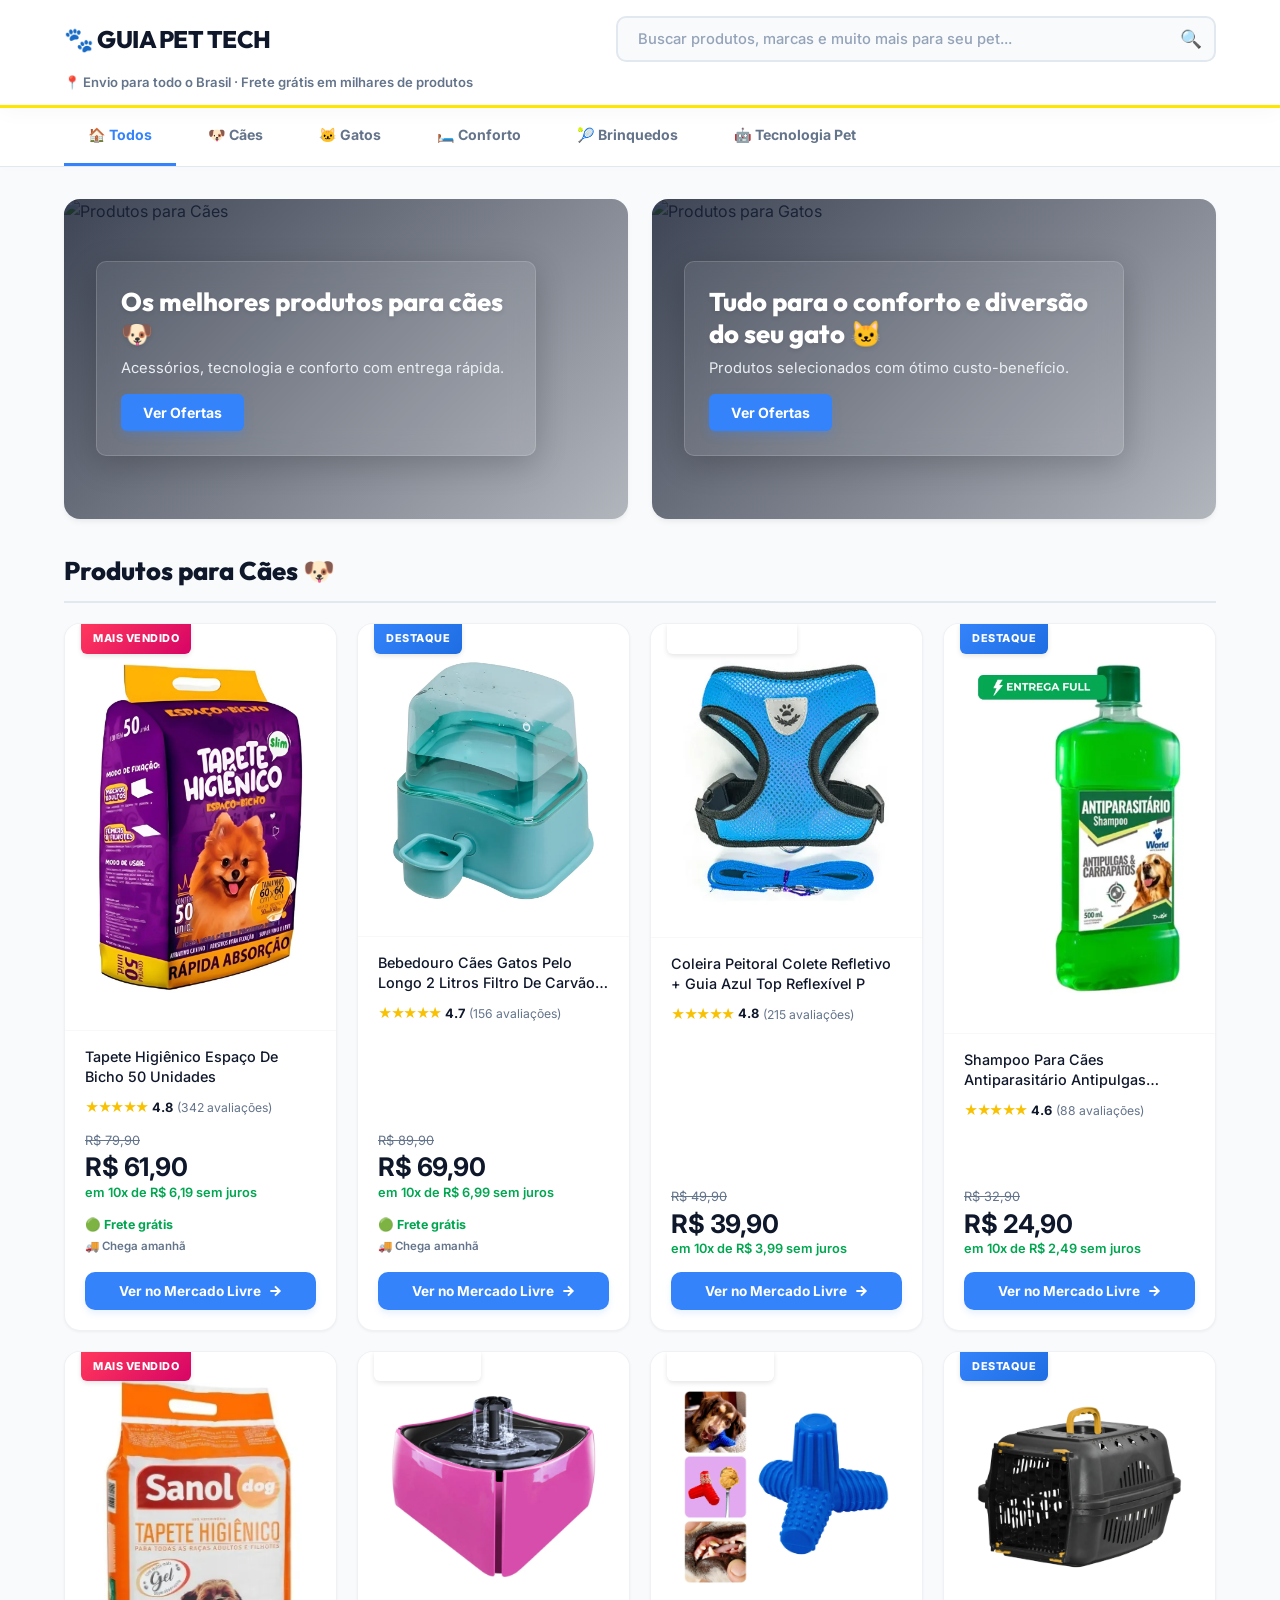
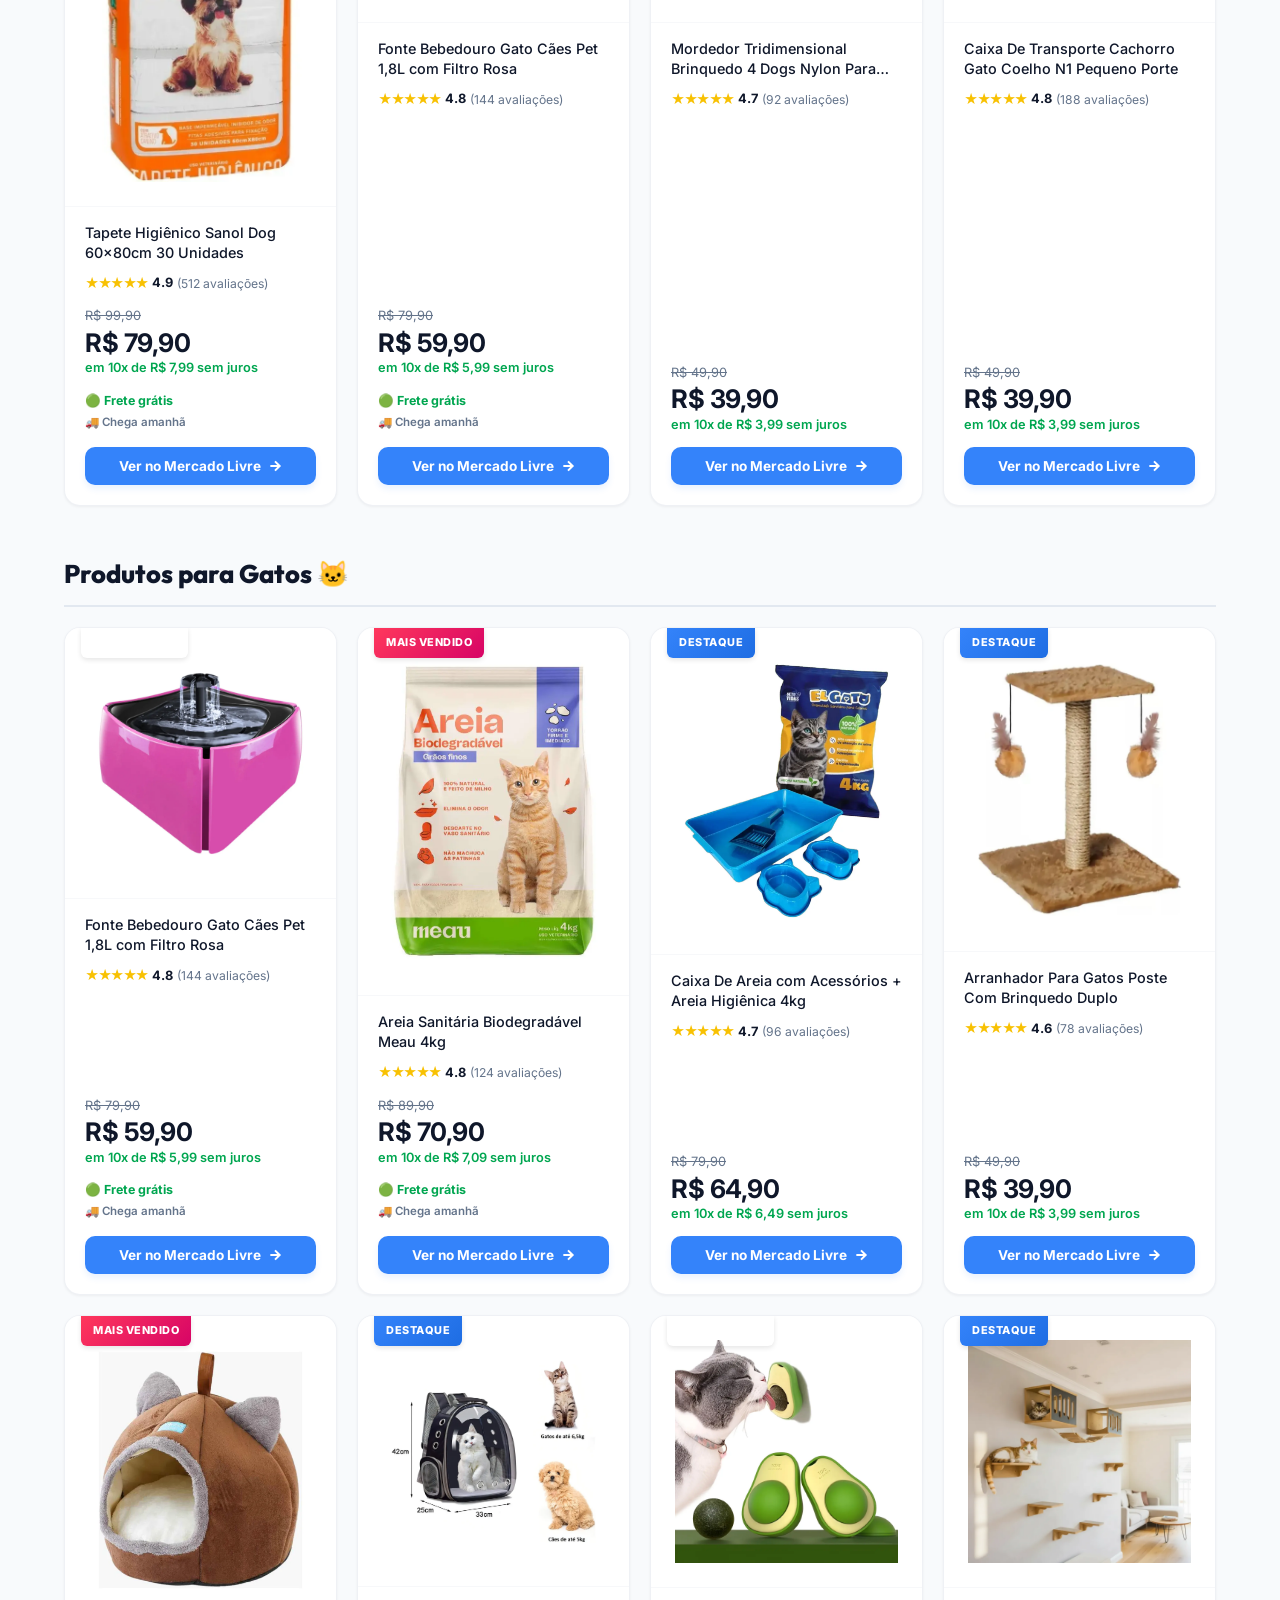
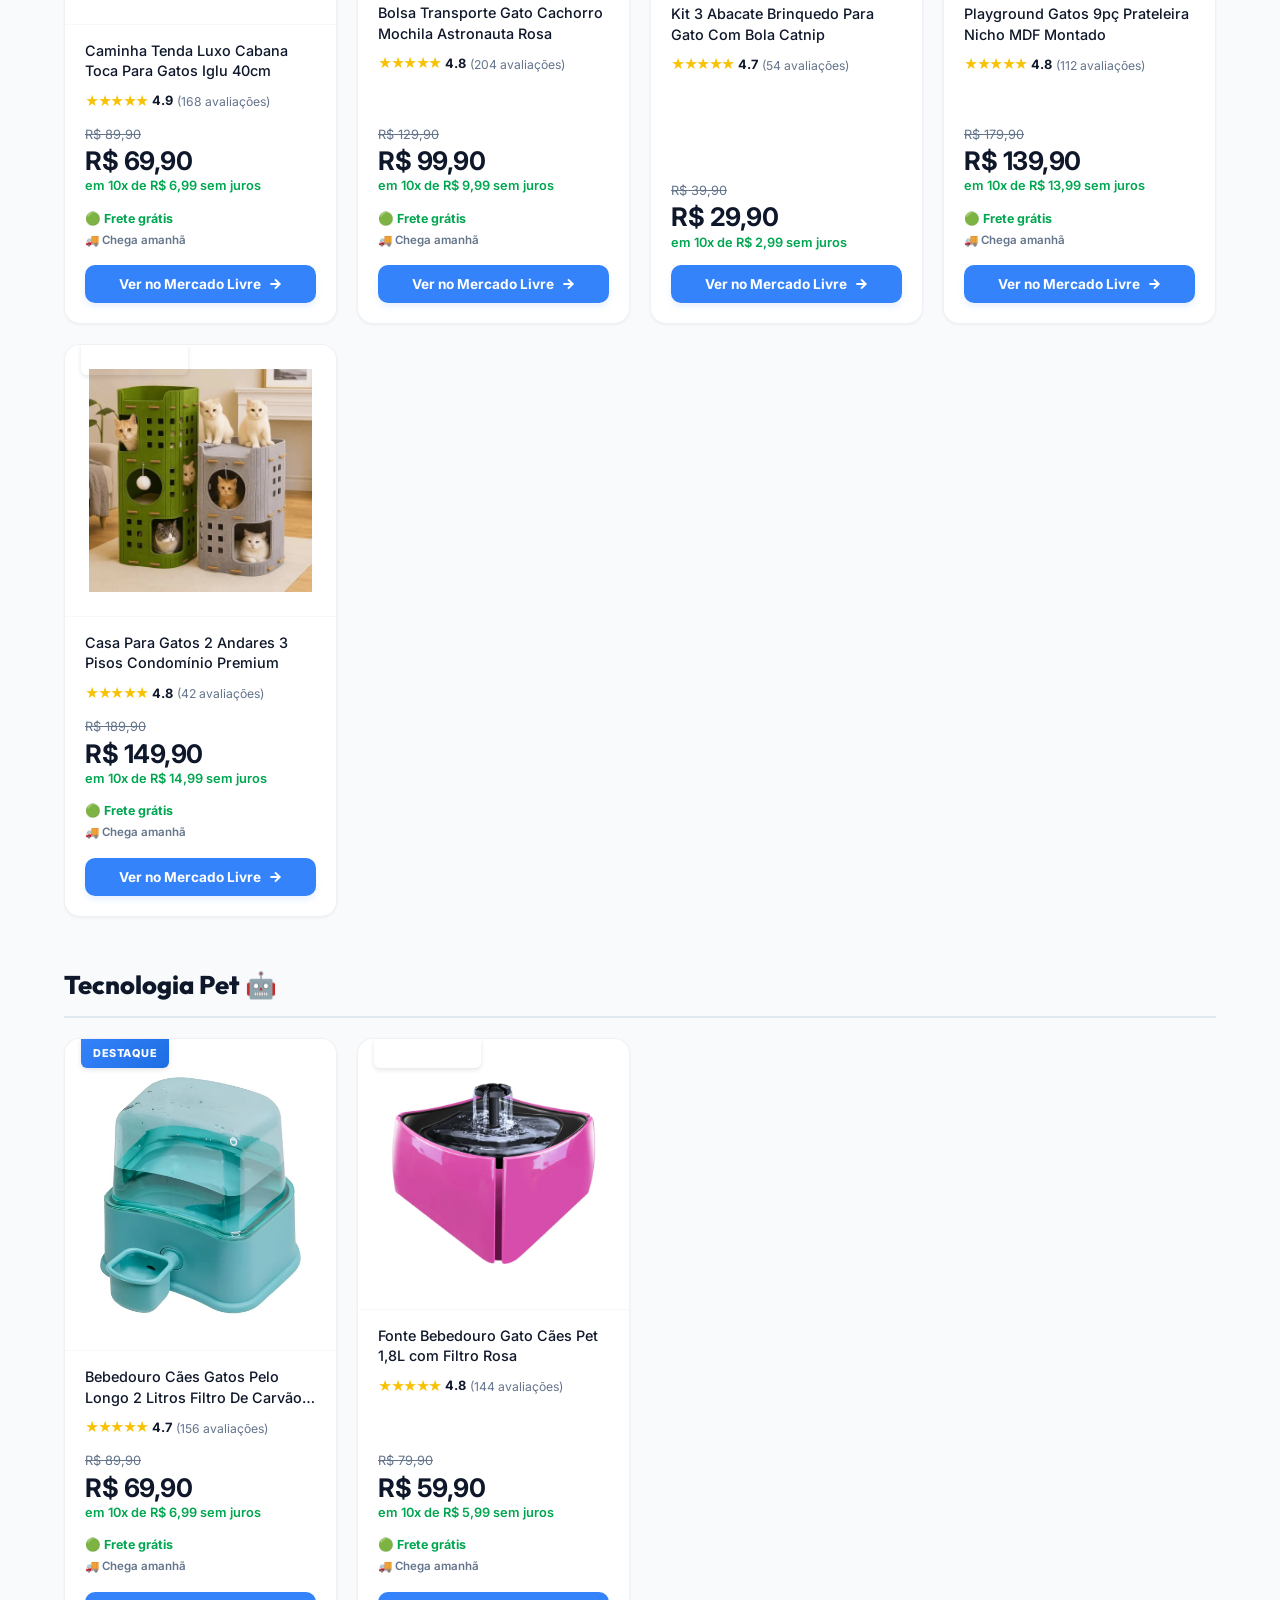
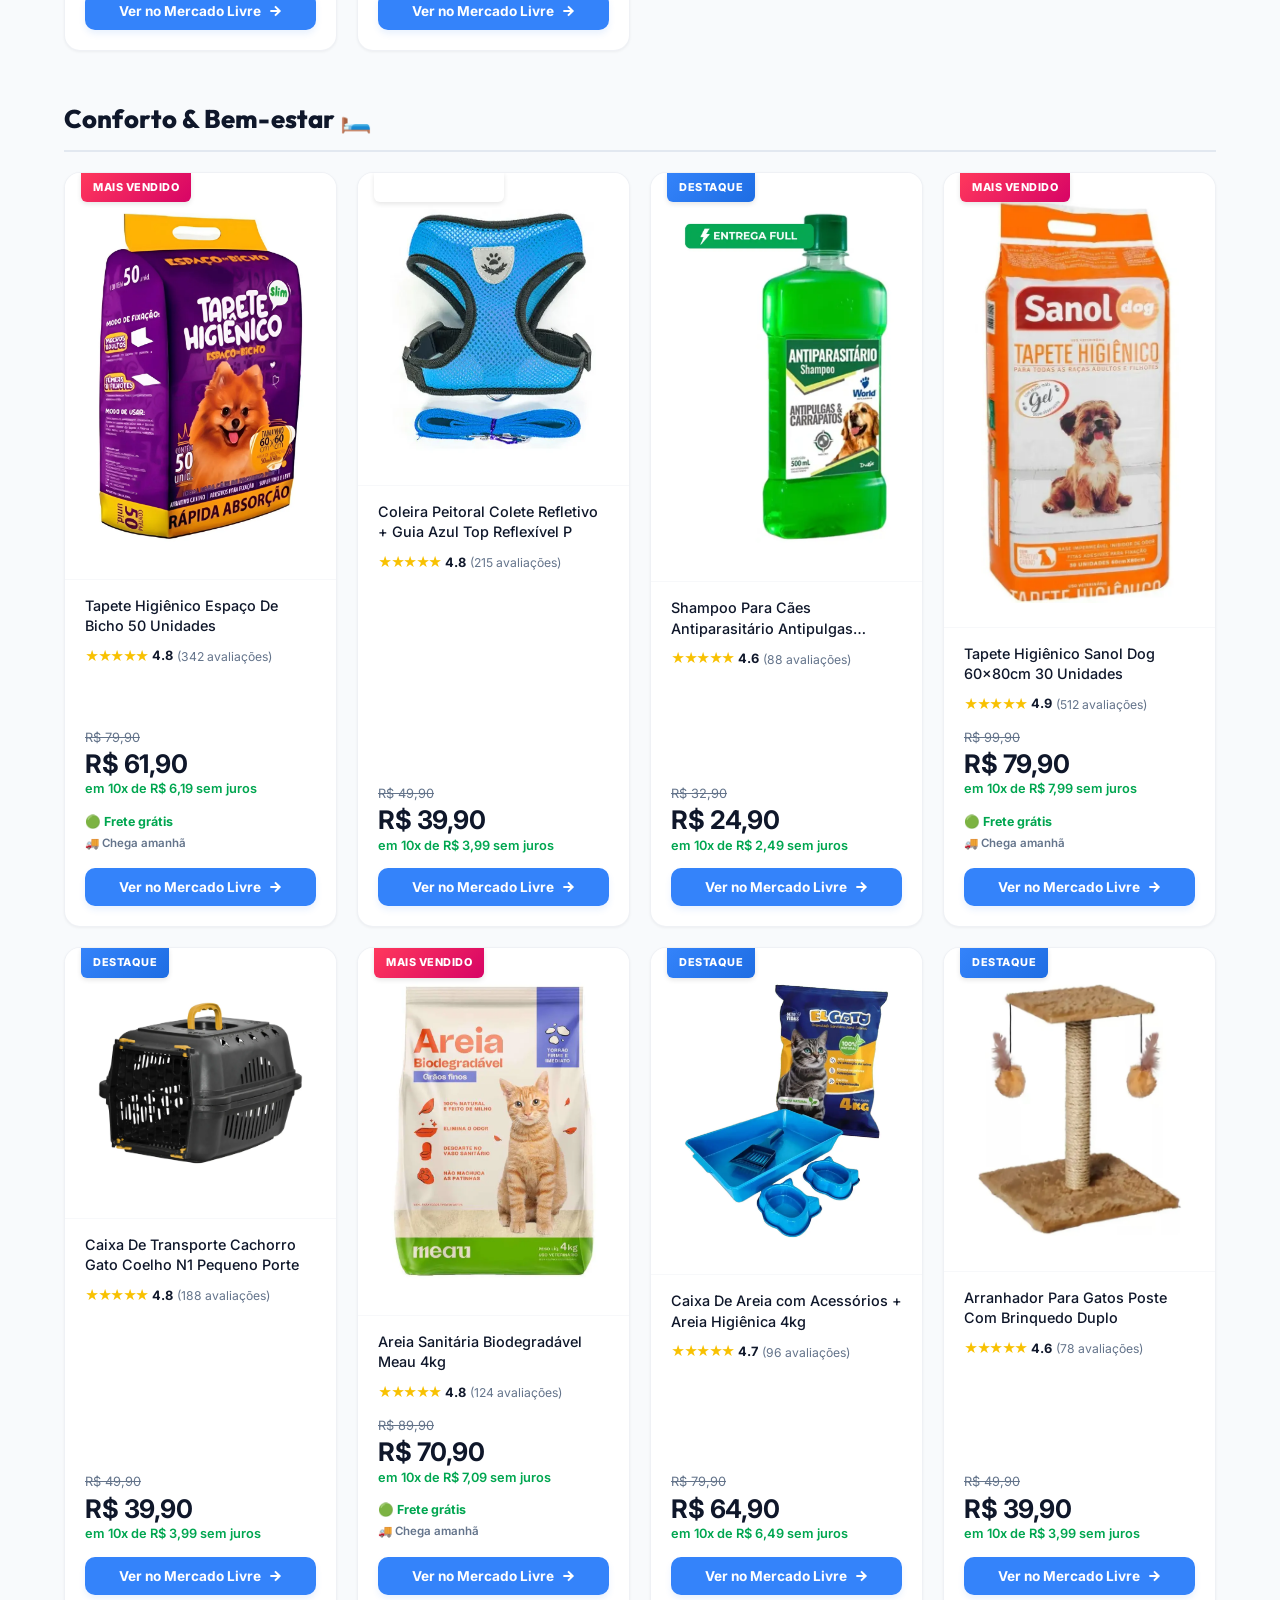
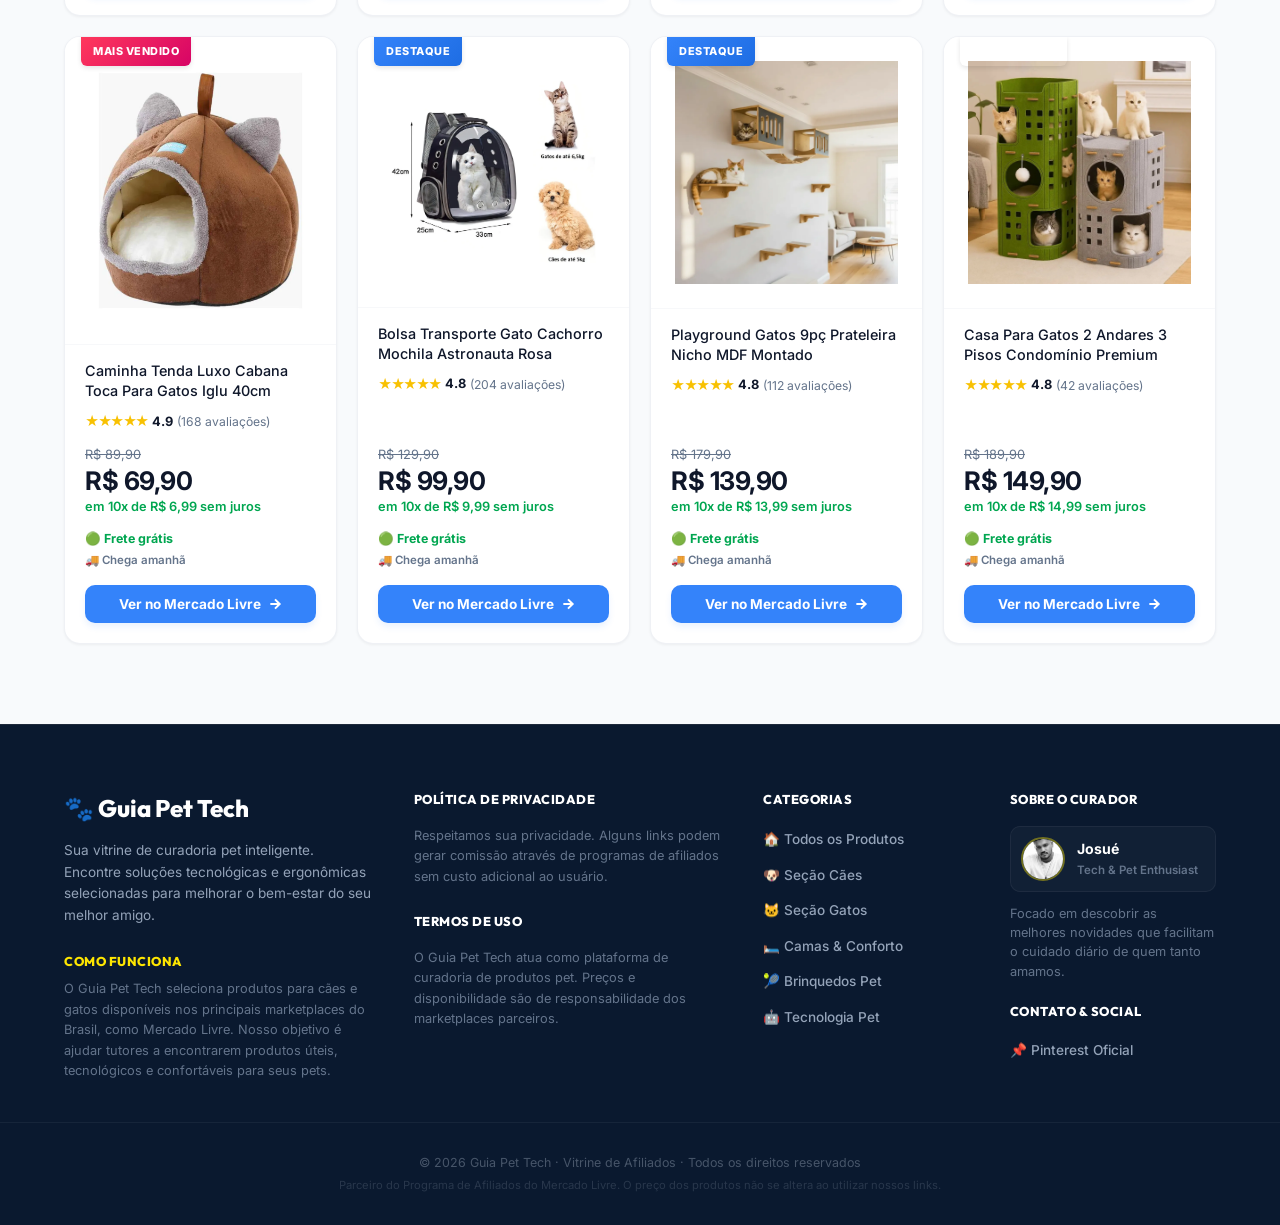
==== commit 541731a4: "feat: vitrine premium de afiliados, secao de caes e gatos com novos produtos e cache-buster" ====
--- a/index.html
+++ b/index.html
@@ -3,8 +3,20 @@
 <head>
     <meta charset="UTF-8">
     <meta name="viewport" content="width=device-width, initial-scale=1.0">
-    <title>Guia Pet Tech | O Seu Marketplace Pet</title>
-    <meta name="description" content="Encontre os melhores produtos tech e de conforto para o seu pet. Comedouros inteligentes, rastreadores GPS, camas ortopédicas e ebooks digitais.">
+    <title>Guia Pet Tech | Vitrine de Acessórios & Tecnologia Pet</title>
+    <meta name="description" content="A melhor seleção de produtos inteligentes, tecnologia e conforto para cães e gatos. Curadoria oficial com ofertas exclusivas do Mercado Livre.">
+    
+    <!-- Open Graph / Redes Sociais -->
+    <meta property="og:type" content="website">
+    <meta property="og:url" content="https://guia-pet-tech.vercel.app/">
+    <meta property="og:title" content="Guia Pet Tech | Vitrine de Acessórios & Tecnologia Pet">
+    <meta property="og:description" content="A melhor seleção de produtos inteligentes, tecnologia e conforto para cães e gatos. Curadoria oficial com ofertas exclusivas do Mercado Livre.">
+    <meta property="og:image" content="https://guia-pet-tech.vercel.app/thumbnail.png">
+
+    <link rel="preconnect" href="https://fonts.googleapis.com">
+    <link rel="preconnect" href="https://fonts.gstatic.com" crossorigin>
+    <link href="https://fonts.googleapis.com/css2?family=Inter:wght@300;400;500;600;700;800&family=Outfit:wght@400;500;600;700;800&display=swap" rel="stylesheet">
+    
     <link rel="stylesheet" href="assets/styles.css">
     <link rel="icon" type="image/png" href="favicon.png">
 </head>
@@ -16,86 +28,149 @@
             <div class="header-top">
                 <a href="#" class="ml-logo">🐾 GUIA PET TECH</a>
                 <div class="search-bar">
-                    <input type="text" id="search-input" placeholder="Buscar produtos, marcas e muito mais...">
+                    <input type="text" id="search-input" placeholder="Buscar produtos, marcas e muito mais para seu pet...">
                     <span class="search-icon">🔍</span>
                 </div>
             </div>
             <div class="header-bottom">
-                <span>📍 Enviar para todo o Brasil · Frete grátis em milhares de produtos</span>
+                <span>📍 Envio para todo o Brasil · Frete grátis em milhares de produtos</span>
             </div>
         </div>
     </header>
 
-    <!-- CATEGORIAS -->
+    <!-- MENU DE CATEGORIAS -->
     <nav class="category-nav">
-        <ul class="category-list">
-            <li class="category-item active" data-category="all">
-                <span>🏠 Todos</span>
-            </li>
-            <li class="category-item" data-category="tech">
-                <span>⚡ Tecnologia</span>
-            </li>
-            <li class="category-item" data-category="conforto">
-                <span>🛋️ Conforto</span>
-            </li>
-        </ul>
+        <div class="category-nav-container">
+            <ul class="category-list">
+                <li class="category-item active" data-category="all">
+                    <span>🏠 Todos</span>
+                </li>
+                <li class="category-item" data-category="caes">
+                    <span>🐶 Cães</span>
+                </li>
+                <li class="category-item" data-category="gatos">
+                    <span>🐱 Gatos</span>
+                </li>
+                <li class="category-item" data-category="conforto">
+                    <span>🛏️ Conforto</span>
+                </li>
+                <li class="category-item" data-category="brinquedos">
+                    <span>🎾 Brinquedos</span>
+                </li>
+                <li class="category-item" data-category="tecnologia">
+                    <span>🤖 Tecnologia Pet</span>
+                </li>
+            </ul>
+        </div>
     </nav>
 
-    <main>
-        <!-- HERO BANNER -->
-        <div class="hero-banner">
-            <img src="https://images.unsplash.com/photo-1587300003388-59208cc962cb?auto=format&fit=crop&w=1200&q=80" alt="Pet feliz">
-            <div class="hero-overlay">
-                <h2>Tecnologia e conforto<br>para quem você mais ama 🐶</h2>
-                <p>Produtos selecionados com os melhores preços do mercado. Frete grátis e parcelamento sem juros.</p>
+    <main class="main-container">
+        
+        <!-- HERO SECTION COM BANNERS DUPLOS -->
+        <section class="hero-section">
+            <div class="hero-banners-container">
+                <!-- BANNER CÃES -->
+                <div class="hero-banner dog-banner">
+                    <img src="https://images.unsplash.com/photo-1543466835-00a7907e9de1?auto=format&fit=crop&w=800&q=80" alt="Produtos para Cães">
+                    <div class="hero-overlay">
+                        <div class="hero-glass-box">
+                            <h2>Os melhores produtos para cães 🐶</h2>
+                            <p>Acessórios, tecnologia e conforto com entrega rápida.</p>
+                            <button class="hero-cta" data-target="caes">Ver Ofertas</button>
+                        </div>
+                    </div>
+                </div>
+                <!-- BANNER GATOS -->
+                <div class="hero-banner cat-banner">
+                    <img src="https://images.unsplash.com/photo-1514888286974-6c03e2ca1dba?auto=format&fit=crop&w=800&q=80" alt="Produtos para Gatos">
+                    <div class="hero-overlay">
+                        <div class="hero-glass-box">
+                            <h2>Tudo para o conforto e diversão do seu gato 🐱</h2>
+                            <p>Produtos selecionados com ótimo custo-benefício.</p>
+                            <button class="hero-cta" data-target="gatos">Ver Ofertas</button>
+                        </div>
+                    </div>
+                </div>
             </div>
-        </div>
+        </section>
 
-        <!-- TÍTULO DA SEÇÃO -->
-        <h1 class="section-heading" id="section-title">Produtos em Destaque</h1>
-
-        <!-- GRADE DE PRODUTOS -->
-        <div id="product-grid" class="marketplace-grid">
-            <!-- Preenchido via JavaScript -->
+        <!-- CONTAINER DINÂMICO DE PRODUTOS -->
+        <div id="product-area">
+            <!-- TÍTULO DINÂMICO DA SEÇÃO -->
+            <h2 class="section-heading" id="section-title">Produtos em Destaque</h2>
+            
+            <!-- GRADE PRINCIPAL -->
+            <div id="product-grid" class="marketplace-grid">
+                <!-- Preenchido via JavaScript (cards de produtos ou skeletons) -->
+            </div>
         </div>
     </main>
 
-    <!-- FOOTER -->
+    <!-- FOOTER PREMIUM -->
     <footer class="site-footer">
         <div class="footer-top">
+            <!-- Coluna 1: Marca & Como Funciona -->
             <div class="footer-brand">
                 <h3>🐾 Guia Pet Tech</h3>
-                <p>Marketplace curado com os melhores produtos tech e de conforto para cães e gatos. Todos os links direcionam para o Mercado Livre.</p>
+                <p class="brand-desc">Sua vitrine de curadoria pet inteligente. Encontre soluções tecnológicas e ergonômicas selecionadas para melhorar o bem-estar do seu melhor amigo.</p>
+                <div class="footer-info-block">
+                    <h4>COMO FUNCIONA</h4>
+                    <p>O Guia Pet Tech seleciona produtos para cães e gatos disponíveis nos principais marketplaces do Brasil, como Mercado Livre. Nosso objetivo é ajudar tutores a encontrarem produtos úteis, tecnológicos e confortáveis para seus pets.</p>
+                </div>
             </div>
-            <div class="footer-col">
-                <h4>Categorias</h4>
-                <ul>
-                    <li><a href="#" data-cat="tech">Tecnologia</a></li>
-                    <li><a href="#" data-cat="conforto">Conforto</a></li>
+            
+            <!-- Coluna 2: Políticas & Termos -->
+            <div class="footer-col institutional-col">
+                <div class="footer-info-block">
+                    <h4>POLÍTICA DE PRIVACIDADE</h4>
+                    <p>Respeitamos sua privacidade. Alguns links podem gerar comissão através de programas de afiliados sem custo adicional ao usuário.</p>
+                </div>
+                <div class="footer-info-block" style="margin-top: 24px;">
+                    <h4>TERMOS DE USO</h4>
+                    <p>O Guia Pet Tech atua como plataforma de curadoria de produtos pet. Preços e disponibilidade são de responsabilidade dos marketplaces parceiros.</p>
+                </div>
+            </div>
+            
+            <!-- Coluna 3: Navegação rápida -->
+            <div class="footer-col links-col">
+                <h4>CATEGORIAS</h4>
+                <ul class="footer-links">
+                    <li><a href="#" data-cat="all">🏠 Todos os Produtos</a></li>
+                    <li><a href="#" data-cat="caes">🐶 Seção Cães</a></li>
+                    <li><a href="#" data-cat="gatos">🐱 Seção Gatos</a></li>
+                    <li><a href="#" data-cat="conforto">🛏️ Camas & Conforto</a></li>
+                    <li><a href="#" data-cat="brinquedos">🎾 Brinquedos Pet</a></li>
+                    <li><a href="#" data-cat="tecnologia">🤖 Tecnologia Pet</a></li>
                 </ul>
             </div>
-            <div class="footer-col">
-                <h4>Sobre</h4>
-                <ul>
-                    <li><a href="#">Como Funciona</a></li>
-                    <li><a href="#">Política de Privacidade</a></li>
-                    <li><a href="#">Termos de Uso</a></li>
-                </ul>
-            </div>
-            <div class="footer-col">
-                <h4>Contato</h4>
-                <ul>
-                    <li><a href="https://br.pinterest.com/guiapettech/?actingBusinessId=856317454056580444" target="_blank" rel="noopener noreferrer">Pinterest</a></li>
+            
+            <!-- Coluna 4: Autor / Contato -->
+            <div class="footer-col author-col">
+                <h4>SOBRE O CURADOR</h4>
+                <div class="author-box">
+                    <img src="foto-josue.jpg" alt="Josué - Curador do Guia Pet Tech" class="author-img">
+                    <div class="author-info">
+                        <span class="author-name">Josué</span>
+                        <span class="author-role">Tech & Pet Enthusiast</span>
+                    </div>
+                </div>
+                <p class="author-desc">Focado em descobrir as melhores novidades que facilitam o cuidado diário de quem tanto amamos.</p>
+                
+                <h4 style="margin-top: 20px;">CONTATO & SOCIAL</h4>
+                <ul class="footer-links">
+                    <li><a href="https://br.pinterest.com/guiapettech/?actingBusinessId=856317454056580444" target="_blank" rel="noopener noreferrer">📌 Pinterest Oficial</a></li>
                 </ul>
             </div>
         </div>
+        
         <div class="footer-bottom">
-            <p>© 2026 Guia Pet Tech · Marketplace de Afiliados · Todos os direitos reservados</p>
+            <p>© 2026 Guia Pet Tech · Vitrine de Afiliados · Todos os direitos reservados</p>
+            <p style="opacity: 0.5; font-size: 0.7rem; margin-top: 4px;">Parceiro do Programa de Afiliados do Mercado Livre. O preço dos produtos não se altera ao utilizar nossos links.</p>
         </div>
     </footer>
 
     <!-- Scripts -->
-    <script src="assets/products.js"></script>
+    <script src="assets/products.js?v=2.0"></script>
     <script src="assets/scripts.js"></script>
 </body>
 </html>
--- a/assets/styles.css
+++ b/assets/styles.css
@@ -1,148 +1,200 @@
 @import url('https://fonts.googleapis.com/css2?family=Inter:wght@300;400;500;600;700;800&family=Outfit:wght@400;500;600;700;800&display=swap');
 
 :root {
-    --ml-yellow: #FFF159;
-    --ml-blue: #3483FA;
-    --ml-bg: #F5F5F5;
-    --ml-text: #333333;
-    --ml-green: #00A650;
+    /* Paleta Premium Guia Pet Tech */
+    --ml-yellow: #FEE600;       /* Amarelo de Destaque Estratégico */
+    --ml-yellow-hover: #E2CC00;
+    --ml-blue: #3483FA;         /* Azul Mercado Livre para CTAs */
+    --ml-blue-hover: #1E6DE3;
+    --ml-bg: #F8FAFC;           /* Fundo Limpo e Moderno (Slate 50) */
+    --ml-text-dark: #0F172A;    /* Slate 900 */
+    --ml-text-medium: #334155;  /* Slate 700 */
+    --ml-text-light: #64748B;   /* Slate 500 */
+    --ml-green: #00A650;        /* Verde Confiança (Frete Grátis) */
     --ml-white: #FFFFFF;
-    --ml-gray: #666666;
-    --ml-light-gray: #EEEEEE;
+    --ml-gray-light: #E2E8F0;   /* Slate 200 */
+    
+    /* Tipografia */
     --primary-font: 'Inter', sans-serif;
     --heading-font: 'Outfit', sans-serif;
-    --shadow-sm: 0 1px 3px rgba(0,0,0,0.08);
-    --shadow-md: 0 4px 12px rgba(0,0,0,0.08);
-    --shadow-lg: 0 10px 25px rgba(0,0,0,0.12);
+    
+    /* Sombras & Efeitos */
+    --shadow-sm: 0 1px 3px rgba(0,0,0,0.05);
+    --shadow-md: 0 4px 6px -1px rgba(0,0,0,0.05), 0 2px 4px -1px rgba(0,0,0,0.03);
+    --shadow-premium: 0 10px 25px -5px rgba(15, 23, 42, 0.05), 0 8px 10px -6px rgba(15, 23, 42, 0.03);
+    --shadow-hover: 0 20px 25px -5px rgba(15, 23, 42, 0.1), 0 10px 10px -5px rgba(15, 23, 42, 0.04);
+    
+    /* Transições & Bordas */
     --transition: all 0.3s cubic-bezier(0.4, 0, 0.2, 1);
-    --radius-sm: 4px;
-    --radius-md: 8px;
-    --radius-lg: 12px;
-}
-
-* { margin: 0; padding: 0; box-sizing: border-box; }
+    --radius-sm: 6px;
+    --radius-md: 10px;
+    --radius-lg: 16px;
+}
+
+* { 
+    margin: 0; 
+    padding: 0; 
+    box-sizing: border-box; 
+}
+
+html {
+    scroll-behavior: smooth;
+}
 
 body {
     font-family: var(--primary-font);
     background-color: var(--ml-bg);
-    color: var(--ml-text);
-    line-height: 1.5;
+    color: var(--ml-text-medium);
+    line-height: 1.6;
     -webkit-font-smoothing: antialiased;
 }
 
-/* ====== HEADER ====== */
+/* ====== HEADER PREMIUM ====== */
 .ml-header {
-    background: linear-gradient(135deg, #FFE600 0%, #FFF159 50%, #FFE600 100%);
-    padding: 12px 0;
+    background: var(--ml-white);
+    border-bottom: 3px solid var(--ml-yellow);
+    padding: 16px 0 12px;
     position: sticky;
     top: 0;
     z-index: 1000;
-    box-shadow: 0 2px 8px rgba(0,0,0,0.1);
+    box-shadow: 0 4px 20px rgba(15, 23, 42, 0.03);
 }
 
 .ml-header-container {
     max-width: 1200px;
     margin: 0 auto;
-    padding: 0 20px;
+    padding: 0 24px;
     display: flex;
     flex-direction: column;
-    gap: 8px;
+    gap: 10px;
 }
 
 .header-top {
     display: flex;
     align-items: center;
-    gap: 20px;
+    justify-content: space-between;
+    gap: 30px;
 }
 
 .ml-logo {
     font-family: var(--heading-font);
     font-weight: 800;
-    font-size: 1.3rem;
-    color: #333;
+    font-size: 1.5rem;
+    color: var(--ml-text-dark);
     text-decoration: none;
     white-space: nowrap;
     letter-spacing: -0.5px;
     transition: var(--transition);
-}
-.ml-logo:hover { opacity: 0.8; }
+    display: flex;
+    align-items: center;
+    gap: 8px;
+}
+.ml-logo:hover { 
+    color: var(--ml-blue);
+    transform: scale(1.02);
+}
 
 .search-bar {
     flex-grow: 1;
+    max-width: 600px;
     position: relative;
 }
 
 .search-bar input {
     width: 100%;
-    padding: 11px 45px 11px 18px;
-    border: none;
+    padding: 12px 50px 12px 20px;
+    border: 2px solid var(--ml-gray-light);
     border-radius: var(--radius-md);
-    box-shadow: var(--shadow-sm);
-    font-size: 0.9rem;
+    background: #F8FAFC;
+    color: var(--ml-text-dark);
+    font-size: 0.92rem;
     font-family: var(--primary-font);
+    font-weight: 500;
     outline: none;
     transition: var(--transition);
 }
+.search-bar input::placeholder {
+    color: #94A3B8;
+}
 .search-bar input:focus {
-    box-shadow: 0 0 0 3px rgba(52,131,250,0.25);
+    border-color: var(--ml-blue);
+    background: var(--ml-white);
+    box-shadow: 0 0 0 4px rgba(52, 131, 250, 0.15);
 }
 
 .search-icon {
     position: absolute;
-    right: 1px;
-    top: 1px;
-    bottom: 1px;
-    width: 44px;
+    right: 2px;
+    top: 2px;
+    bottom: 2px;
+    width: 46px;
     display: flex;
     align-items: center;
     justify-content: center;
-    background: var(--ml-light-gray);
+    background: transparent;
     border-radius: 0 var(--radius-md) var(--radius-md) 0;
     cursor: pointer;
-    font-size: 1rem;
+    font-size: 1.1rem;
+    transition: var(--transition);
+}
+.search-bar input:focus + .search-icon {
+    color: var(--ml-blue);
 }
 
 .header-bottom {
-    font-size: 0.78rem;
-    color: #555;
-}
-
-/* ====== CATEGORIAS ====== */
+    font-size: 0.82rem;
+    color: var(--ml-text-light);
+    font-weight: 600;
+    display: flex;
+    align-items: center;
+    gap: 6px;
+}
+
+/* ====== MENU DE CATEGORIAS ====== */
 .category-nav {
     background: var(--ml-white);
-    padding: 0;
-    box-shadow: var(--shadow-sm);
+    border-bottom: 1px solid var(--ml-gray-light);
     position: sticky;
-    top: 58px;
+    top: 83px;
     z-index: 999;
-}
-
-.category-list {
+    box-shadow: 0 2px 10px rgba(0,0,0,0.01);
+}
+
+.category-nav-container {
     max-width: 1200px;
     margin: 0 auto;
-    display: flex;
-    justify-content: center;
-    gap: 0;
+    padding: 0 24px;
+}
+
+.category-list {
+    display: flex;
+    justify-content: flex-start;
+    gap: 8px;
     list-style: none;
+    overflow-x: auto;
+    scrollbar-width: none; /* Firefox */
+}
+.category-list::-webkit-scrollbar {
+    display: none; /* Chrome/Safari */
 }
 
 .category-item {
     display: flex;
     align-items: center;
-    gap: 6px;
+    gap: 8px;
     cursor: pointer;
-    color: var(--ml-gray);
+    color: var(--ml-text-light);
     transition: var(--transition);
-    padding: 14px 28px;
-    font-size: 0.82rem;
-    font-weight: 600;
+    padding: 16px 24px;
+    font-size: 0.88rem;
+    font-weight: 700;
     border-bottom: 3px solid transparent;
-    position: relative;
+    white-space: nowrap;
 }
 
 .category-item:hover {
-    color: var(--ml-blue);
-    background: rgba(52,131,250,0.04);
+    color: var(--ml-text-dark);
+    background: rgba(15, 23, 42, 0.02);
 }
 
 .category-item.active {
@@ -150,303 +202,632 @@
     border-bottom-color: var(--ml-blue);
 }
 
-.category-item span { font-size: 0.82rem; }
-
-/* ====== HERO BANNER ====== */
+/* ====== CONTAINER PRINCIPAL ====== */
+.main-container {
+    max-width: 1200px;
+    margin: 0 auto;
+    padding: 0 24px;
+}
+
+/* ====== HERO BANNER SECTION ====== */
+.hero-section {
+    margin: 32px 0;
+}
+
+.hero-banners-container {
+    display: grid;
+    grid-template-columns: 1fr 1fr;
+    gap: 24px;
+}
+
 .hero-banner {
-    max-width: 1200px;
-    margin: 24px auto;
-    height: 280px;
+    height: 320px;
     border-radius: var(--radius-lg);
     overflow: hidden;
     position: relative;
+    box-shadow: var(--shadow-md);
+    transition: var(--transition);
 }
 
 .hero-banner img {
     width: 100%;
     height: 100%;
     object-fit: cover;
-    transition: transform 6s ease;
-}
-.hero-banner:hover img { transform: scale(1.03); }
+    transition: transform 6s cubic-bezier(0.4, 0, 0.2, 1);
+}
+
+.hero-banner:hover img {
+    transform: scale(1.04);
+}
 
 .hero-overlay {
     position: absolute;
     inset: 0;
-    background: linear-gradient(135deg, rgba(52,131,250,0.85) 0%, rgba(0,166,80,0.7) 100%);
+    background: linear-gradient(135deg, rgba(15, 23, 42, 0.8) 0%, rgba(15, 23, 42, 0.3) 100%);
     display: flex;
     flex-direction: column;
     justify-content: center;
-    padding: 0 60px;
-    color: #fff;
-}
-
-.hero-overlay h2 {
+    padding: 32px;
+}
+
+.hero-glass-box {
+    backdrop-filter: blur(12px);
+    -webkit-backdrop-filter: blur(12px);
+    background: rgba(255, 255, 255, 0.08);
+    border: 1px solid rgba(255, 255, 255, 0.15);
+    border-radius: var(--radius-md);
+    padding: 24px;
+    max-width: 440px;
+    color: var(--ml-white);
+    box-shadow: 0 8px 32px 0 rgba(0, 0, 0, 0.2);
+}
+
+.hero-glass-box h2 {
     font-family: var(--heading-font);
-    font-size: 2rem;
+    font-size: 1.6rem;
     font-weight: 800;
-    line-height: 1.15;
+    line-height: 1.25;
     margin-bottom: 8px;
-    text-shadow: 0 2px 8px rgba(0,0,0,0.2);
-}
-
-.hero-overlay p {
-    font-size: 1rem;
-    opacity: 0.9;
-    max-width: 500px;
-}
-
-/* ====== SECTION TITLE ====== */
+    color: var(--ml-white);
+    text-shadow: 0 2px 4px rgba(0,0,0,0.1);
+}
+
+.hero-glass-box p {
+    font-size: 0.92rem;
+    opacity: 0.95;
+    margin-bottom: 16px;
+    line-height: 1.4;
+    color: #F1F5F9;
+}
+
+.hero-cta {
+    background: var(--ml-blue);
+    color: var(--ml-white);
+    border: none;
+    padding: 10px 22px;
+    font-family: var(--primary-font);
+    font-weight: 700;
+    font-size: 0.88rem;
+    border-radius: var(--radius-sm);
+    cursor: pointer;
+    transition: var(--transition);
+    box-shadow: 0 4px 10px rgba(52, 131, 250, 0.25);
+    display: inline-block;
+}
+.hero-cta:hover {
+    background: var(--ml-blue-hover);
+    transform: translateY(-2px);
+    box-shadow: 0 6px 15px rgba(52, 131, 250, 0.4);
+}
+
+/* ====== SECTION HEADINGS ====== */
 .section-heading {
-    max-width: 1200px;
-    margin: 0 auto 16px;
-    padding: 0 20px;
+    margin: 32px 0 20px;
     font-family: var(--heading-font);
-    font-size: 1.3rem;
-    font-weight: 700;
-    color: var(--ml-text);
-}
-
-/* ====== GRID DE PRODUTOS ====== */
+    font-size: 1.6rem;
+    font-weight: 800;
+    color: var(--ml-text-dark);
+    display: flex;
+    align-items: center;
+    gap: 10px;
+    border-bottom: 2px solid var(--ml-gray-light);
+    padding-bottom: 10px;
+}
+
+.section-category {
+    margin-bottom: 48px;
+    animation: fadeInUp 0.6s cubic-bezier(0.4, 0, 0.2, 1) both;
+}
+
+/* ====== PRODUCT GRID ====== */
 .marketplace-grid {
-    max-width: 1200px;
-    margin: 0 auto 40px;
     display: grid;
-    grid-template-columns: repeat(auto-fill, minmax(230px, 1fr));
-    gap: 16px;
-    padding: 0 20px;
-}
-
+    grid-template-columns: repeat(auto-fill, minmax(220px, 1fr));
+    gap: 20px;
+    margin-bottom: 32px;
+}
+
+/* ====== PRODUCT CARDS (MARKETPLACE) ====== */
 .ml-card {
     background: var(--ml-white);
-    border-radius: var(--radius-md);
+    border-radius: var(--radius-lg);
     overflow: hidden;
     transition: var(--transition);
     cursor: pointer;
-    border: 1px solid rgba(0,0,0,0.06);
+    border: 1px solid rgba(148, 163, 184, 0.15);
     display: flex;
     flex-direction: column;
+    position: relative;
+    box-shadow: var(--shadow-sm);
     animation: fadeInUp 0.5s ease both;
 }
 
 @keyframes fadeInUp {
-    from { opacity: 0; transform: translateY(16px); }
+    from { opacity: 0; transform: translateY(20px); }
     to { opacity: 1; transform: translateY(0); }
 }
 
 .ml-card:hover {
-    box-shadow: var(--shadow-lg);
-    transform: translateY(-4px);
-    border-color: rgba(52,131,250,0.15);
-}
-
+    box-shadow: var(--shadow-premium);
+    transform: translateY(-6px);
+    border-color: rgba(52, 131, 250, 0.25);
+}
+
+/* Badges de Destaque */
 .card-badge {
     display: inline-block;
-    padding: 4px 10px;
-    font-size: 0.65rem;
-    font-weight: 700;
+    padding: 6px 12px;
+    font-size: 0.68rem;
+    font-weight: 800;
     text-transform: uppercase;
     letter-spacing: 0.5px;
-    background: linear-gradient(135deg, #3483FA, #2968c8);
-    color: #fff;
+    color: var(--ml-white);
     border-radius: 0 0 var(--radius-sm) var(--radius-sm);
     position: absolute;
     top: 0;
-    left: 12px;
+    left: 16px;
+    z-index: 10;
+    box-shadow: 0 2px 5px rgba(0,0,0,0.1);
+}
+.card-badge.mais-vendido {
+    background: linear-gradient(135deg, #FF385C 0%, #D70466 100%);
+}
+.card-badge.destaque {
+    background: linear-gradient(135deg, #3483FA 0%, #1E6DE3 100%);
+}
+.card-badge.lançamento {
+    background: linear-gradient(135deg, #00A650 0%, #008744 100%);
+}
+.card-badge.tecnologia-pet {
+    background: linear-gradient(135deg, #7C3AED 0%, #6D28D9 100%);
+}
+.card-badge.conforto {
+    background: linear-gradient(135deg, #0EA5E9 0%, #0284C7 100%);
 }
 
 .card-img {
     width: 100%;
     aspect-ratio: 1/1;
-    padding: 16px;
+    padding: 24px;
     position: relative;
-    background: #fafafa;
+    background: var(--ml-white);
+    display: flex;
+    align-items: center;
+    justify-content: center;
+    border-bottom: 1px solid rgba(148, 163, 184, 0.08);
 }
 
 .card-img img {
-    width: 100%;
-    height: 100%;
+    max-width: 100%;
+    max-height: 100%;
     object-fit: contain;
-    transition: transform 0.4s ease;
-}
-.ml-card:hover .card-img img { transform: scale(1.05); }
+    transition: transform 0.5s cubic-bezier(0.4, 0, 0.2, 1);
+}
+
+.ml-card:hover .card-img img {
+    transform: scale(1.06);
+}
 
 .card-content {
-    padding: 16px;
+    padding: 16px 20px 20px;
     flex: 1;
     display: flex;
     flex-direction: column;
 }
 
 .card-title {
-    font-size: 0.85rem;
-    color: #333;
+    font-size: 0.9rem;
+    color: var(--ml-text-dark);
     margin-bottom: 10px;
     display: -webkit-box;
     -webkit-line-clamp: 2;
     -webkit-box-orient: vertical;
     overflow: hidden;
-    line-height: 1.35;
-    font-weight: 400;
-}
-
+    line-height: 1.4;
+    font-weight: 500;
+    height: 2.5rem; /* Reserva de espaço */
+}
+
+/* Avaliações */
+.card-rating {
+    display: flex;
+    align-items: center;
+    gap: 4px;
+    margin-bottom: 12px;
+}
+.rating-stars {
+    color: #F8C102;
+    font-size: 0.85rem;
+    letter-spacing: -1.5px;
+}
+.rating-value {
+    font-size: 0.8rem;
+    font-weight: 700;
+    color: var(--ml-text-dark);
+}
+.rating-count {
+    font-size: 0.76rem;
+    color: var(--ml-text-light);
+}
+
+/* Preços */
 .card-price-row {
     display: flex;
     flex-direction: column;
     gap: 1px;
     margin-top: auto;
+    margin-bottom: 12px;
 }
 
 .old-price {
-    font-size: 0.75rem;
-    color: #999;
+    font-size: 0.8rem;
+    color: var(--ml-text-light);
     text-decoration: line-through;
 }
 
 .new-price {
-    font-size: 1.5rem;
-    font-weight: 400;
-    color: #333;
+    font-size: 1.6rem;
+    font-weight: 700;
+    color: var(--ml-text-dark);
     letter-spacing: -0.5px;
+    line-height: 1.15;
 }
 
 .installments {
-    font-size: 0.78rem;
+    font-size: 0.8rem;
     color: var(--ml-green);
-    font-weight: 500;
+    font-weight: 600;
 }
 
 .shipping-badge {
     color: var(--ml-green);
     font-size: 0.78rem;
     font-weight: 700;
-    margin-top: 6px;
     display: flex;
     align-items: center;
     gap: 4px;
+    margin-bottom: 2px;
 }
 
 .delivery-info {
     font-size: 0.72rem;
-    color: var(--ml-green);
+    color: var(--ml-text-light);
     font-weight: 600;
-    margin-top: 2px;
-}
-
-/* ====== FOOTER ====== */
+    margin-bottom: 16px;
+}
+
+/* CTA */
+.card-cta-btn {
+    width: 100%;
+    padding: 11px 16px;
+    background: var(--ml-blue);
+    color: var(--ml-white);
+    border: none;
+    border-radius: var(--radius-md);
+    font-family: var(--primary-font);
+    font-weight: 700;
+    font-size: 0.85rem;
+    cursor: pointer;
+    transition: var(--transition);
+    display: flex;
+    align-items: center;
+    justify-content: center;
+    gap: 6px;
+    box-shadow: 0 4px 6px rgba(52, 131, 250, 0.1);
+}
+
+.ml-card:hover .card-cta-btn {
+    background: var(--ml-blue-hover);
+    box-shadow: 0 6px 12px rgba(52, 131, 250, 0.2);
+}
+
+/* ====== SKELETON LOADING ====== */
+.skeleton-card {
+    background: var(--ml-white);
+    border-radius: var(--radius-lg);
+    border: 1px solid rgba(148, 163, 184, 0.12);
+    padding: 20px;
+    display: flex;
+    flex-direction: column;
+    gap: 14px;
+    height: 420px;
+}
+
+.skeleton-img {
+    width: 100%;
+    aspect-ratio: 1/1;
+    background: #E2E8F0;
+    border-radius: var(--radius-md);
+}
+
+.skeleton-title {
+    height: 16px;
+    background: #E2E8F0;
+    border-radius: 4px;
+    width: 90%;
+}
+.skeleton-title.short {
+    width: 60%;
+}
+
+.skeleton-price {
+    height: 24px;
+    background: #E2E8F0;
+    border-radius: 4px;
+    width: 40%;
+    margin-top: auto;
+}
+
+.skeleton-text {
+    height: 12px;
+    background: #E2E8F0;
+    border-radius: 4px;
+    width: 50%;
+}
+
+.skeleton-btn {
+    height: 40px;
+    background: #E2E8F0;
+    border-radius: var(--radius-md);
+    width: 100%;
+}
+
+.pulse {
+    animation: pulse 1.4s infinite ease-in-out;
+}
+
+@keyframes pulse {
+    0% { opacity: 0.5; }
+    50% { opacity: 0.85; }
+    100% { opacity: 0.5; }
+}
+
+/* ====== FOOTER PREMIUM ====== */
 .site-footer {
-    background: #1a1a2e;
-    color: #ccc;
-    margin-top: 60px;
+    background: #0A192F; /* Navy Escuro Confiança */
+    color: #94A3B8;
+    margin-top: 80px;
+    border-top: 1px solid #1E293B;
 }
 
 .footer-top {
     max-width: 1200px;
     margin: 0 auto;
-    padding: 48px 20px 32px;
+    padding: 64px 24px 40px;
     display: grid;
-    grid-template-columns: 2fr 1fr 1fr 1fr;
+    grid-template-columns: 1.5fr 1.5fr 1fr 1fr;
     gap: 40px;
 }
 
 .footer-brand h3 {
     font-family: var(--heading-font);
-    font-size: 1.3rem;
+    font-size: 1.5rem;
+    font-weight: 800;
+    color: var(--ml-white);
+    margin-bottom: 12px;
+}
+.brand-desc {
+    font-size: 0.85rem;
+    line-height: 1.6;
+    color: #94A3B8;
+    margin-bottom: 24px;
+}
+
+.footer-info-block h4 {
+    font-family: var(--heading-font);
+    font-size: 0.8rem;
     font-weight: 800;
     color: var(--ml-yellow);
-    margin-bottom: 10px;
-}
-.footer-brand p {
-    font-size: 0.82rem;
+    margin-bottom: 8px;
+    letter-spacing: 0.5px;
+    text-transform: uppercase;
+}
+.footer-info-block p {
+    font-size: 0.8rem;
     line-height: 1.6;
-    color: #999;
+    color: #64748B;
 }
 
 .footer-col h4 {
     font-family: var(--heading-font);
-    font-size: 0.85rem;
-    font-weight: 700;
-    color: #fff;
-    margin-bottom: 14px;
+    font-size: 0.8rem;
+    font-weight: 800;
+    color: var(--ml-white);
+    margin-bottom: 16px;
     text-transform: uppercase;
     letter-spacing: 0.5px;
 }
 
-.footer-col ul {
+.footer-links {
     list-style: none;
-}
-
-.footer-col li {
-    margin-bottom: 8px;
-}
-
-.footer-col a {
-    color: #999;
+    display: flex;
+    flex-direction: column;
+    gap: 10px;
+}
+
+.footer-links a {
+    color: #94A3B8;
     text-decoration: none;
+    font-size: 0.85rem;
+    font-weight: 500;
+    transition: var(--transition);
+    display: inline-block;
+}
+.footer-links a:hover { 
+    color: var(--ml-yellow); 
+    transform: translateX(4px);
+}
+
+/* Autor Box */
+.author-box {
+    display: flex;
+    align-items: center;
+    gap: 12px;
+    margin-bottom: 12px;
+    background: rgba(255,255,255,0.03);
+    padding: 10px;
+    border-radius: var(--radius-md);
+    border: 1px solid rgba(255,255,255,0.05);
+}
+.author-img {
+    width: 44px;
+    height: 44px;
+    border-radius: 50%;
+    object-fit: cover;
+    border: 2px solid rgba(254, 230, 0, 0.4);
+}
+.author-info {
+    display: flex;
+    flex-direction: column;
+}
+.author-name {
+    font-weight: 700;
+    color: var(--ml-white);
+    font-size: 0.88rem;
+}
+.author-role {
+    font-size: 0.72rem;
+    color: #64748B;
+    font-weight: 600;
+}
+.author-desc {
     font-size: 0.8rem;
-    transition: var(--transition);
-}
-.footer-col a:hover { color: var(--ml-yellow); }
+    line-height: 1.5;
+    color: #64748B;
+}
 
 .footer-bottom {
-    border-top: 1px solid rgba(255,255,255,0.08);
+    border-top: 1px solid rgba(255,255,255,0.05);
     text-align: center;
-    padding: 20px;
-    font-size: 0.75rem;
-    color: #666;
+    padding: 30px 24px;
+    font-size: 0.78rem;
+    color: #475569;
 }
 
 /* ====== EMPTY STATE ====== */
 .empty-state {
     grid-column: 1 / -1;
     text-align: center;
-    padding: 60px 20px;
-    color: #999;
-}
-.empty-state span { font-size: 2.5rem; display: block; margin-bottom: 12px; }
-.empty-state p { font-size: 0.95rem; }
-
-/* ====== RESPONSIVO ====== */
+    padding: 60px 24px;
+    color: var(--ml-text-light);
+}
+.empty-state span { 
+    font-size: 3rem; 
+    display: block; 
+    margin-bottom: 12px; 
+}
+.empty-state p { 
+    font-size: 0.95rem; 
+    font-weight: 600;
+}
+
+/* ====== RESPONSIVIDADE E MOBILE ====== */
+@media (max-width: 1024px) {
+    .footer-top {
+        grid-template-columns: 1fr 1fr;
+        gap: 32px;
+    }
+}
+
 @media (max-width: 768px) {
+    .ml-header {
+        padding: 12px 0 10px;
+    }
+    .ml-logo {
+        font-size: 1.25rem;
+    }
+    .search-bar input {
+        padding: 10px 42px 10px 14px;
+        font-size: 0.85rem;
+    }
+    .category-nav {
+        top: 73px;
+    }
+    .category-item {
+        padding: 12px 16px;
+        font-size: 0.82rem;
+    }
+    .hero-banners-container {
+        grid-template-columns: 1fr;
+        gap: 16px;
+    }
+    .hero-banner {
+        height: 220px;
+    }
+    .hero-overlay {
+        padding: 20px;
+    }
+    .hero-glass-box {
+        padding: 16px;
+        max-width: 100%;
+    }
+    .hero-glass-box h2 {
+        font-size: 1.25rem;
+    }
+    .hero-glass-box p {
+        font-size: 0.8rem;
+        margin-bottom: 10px;
+    }
+    .hero-cta {
+        padding: 8px 16px;
+        font-size: 0.8rem;
+    }
     .marketplace-grid {
         grid-template-columns: 1fr 1fr;
-        gap: 10px;
-        padding: 0 12px;
-    }
-    .hero-banner {
-        height: 180px;
-        margin: 12px;
-        border-radius: var(--radius-md);
-    }
-    .hero-overlay { padding: 0 24px; }
-    .hero-overlay h2 { font-size: 1.2rem; }
-    .hero-overlay p { font-size: 0.8rem; }
-    .category-nav { top: 54px; }
-    .category-list {
-        gap: 0;
-        overflow-x: auto;
-        justify-content: flex-start;
-        -webkit-overflow-scrolling: touch;
-    }
-    .category-item { padding: 12px 18px; white-space: nowrap; }
-    .ml-logo { font-size: 1rem; }
+        gap: 12px;
+    }
+    .section-heading {
+        font-size: 1.25rem;
+        margin: 24px 0 16px;
+    }
+    .card-content {
+        padding: 12px 15px 15px;
+    }
+    .card-title {
+        font-size: 0.82rem;
+        margin-bottom: 6px;
+        height: 2.3rem;
+    }
+    .new-price {
+        font-size: 1.35rem;
+    }
+    .old-price {
+        font-size: 0.72rem;
+    }
+    .installments, .shipping-badge, .delivery-info {
+        font-size: 0.72rem;
+    }
+    .delivery-info {
+        margin-bottom: 10px;
+    }
+    .card-cta-btn {
+        padding: 9px 12px;
+        font-size: 0.8rem;
+    }
     .footer-top {
         grid-template-columns: 1fr;
-        gap: 24px;
-        padding: 32px 20px 20px;
-    }
-    .new-price { font-size: 1.2rem; }
-    .card-content { padding: 10px; }
-    .section-heading { font-size: 1.1rem; padding: 0 12px; }
+        gap: 32px;
+        padding: 48px 24px 30px;
+    }
 }
 
 @media (max-width: 480px) {
+    .header-top {
+        flex-direction: column;
+        align-items: stretch;
+        gap: 12px;
+    }
+    .ml-logo {
+        text-align: center;
+        justify-content: center;
+    }
+    .category-nav {
+        top: 125px; /* Altura combinada do cabeçalho de duas linhas */
+    }
     .marketplace-grid {
         grid-template-columns: 1fr;
     }
-}
-
-/* Esconder elementos antigos */
-.store-header, .featured-scroll, .category-scroller, .bottom-nav, .whatsapp-float {
-    display: none !important;
-}
+    .skeleton-card {
+        height: 380px;
+    }
+}
